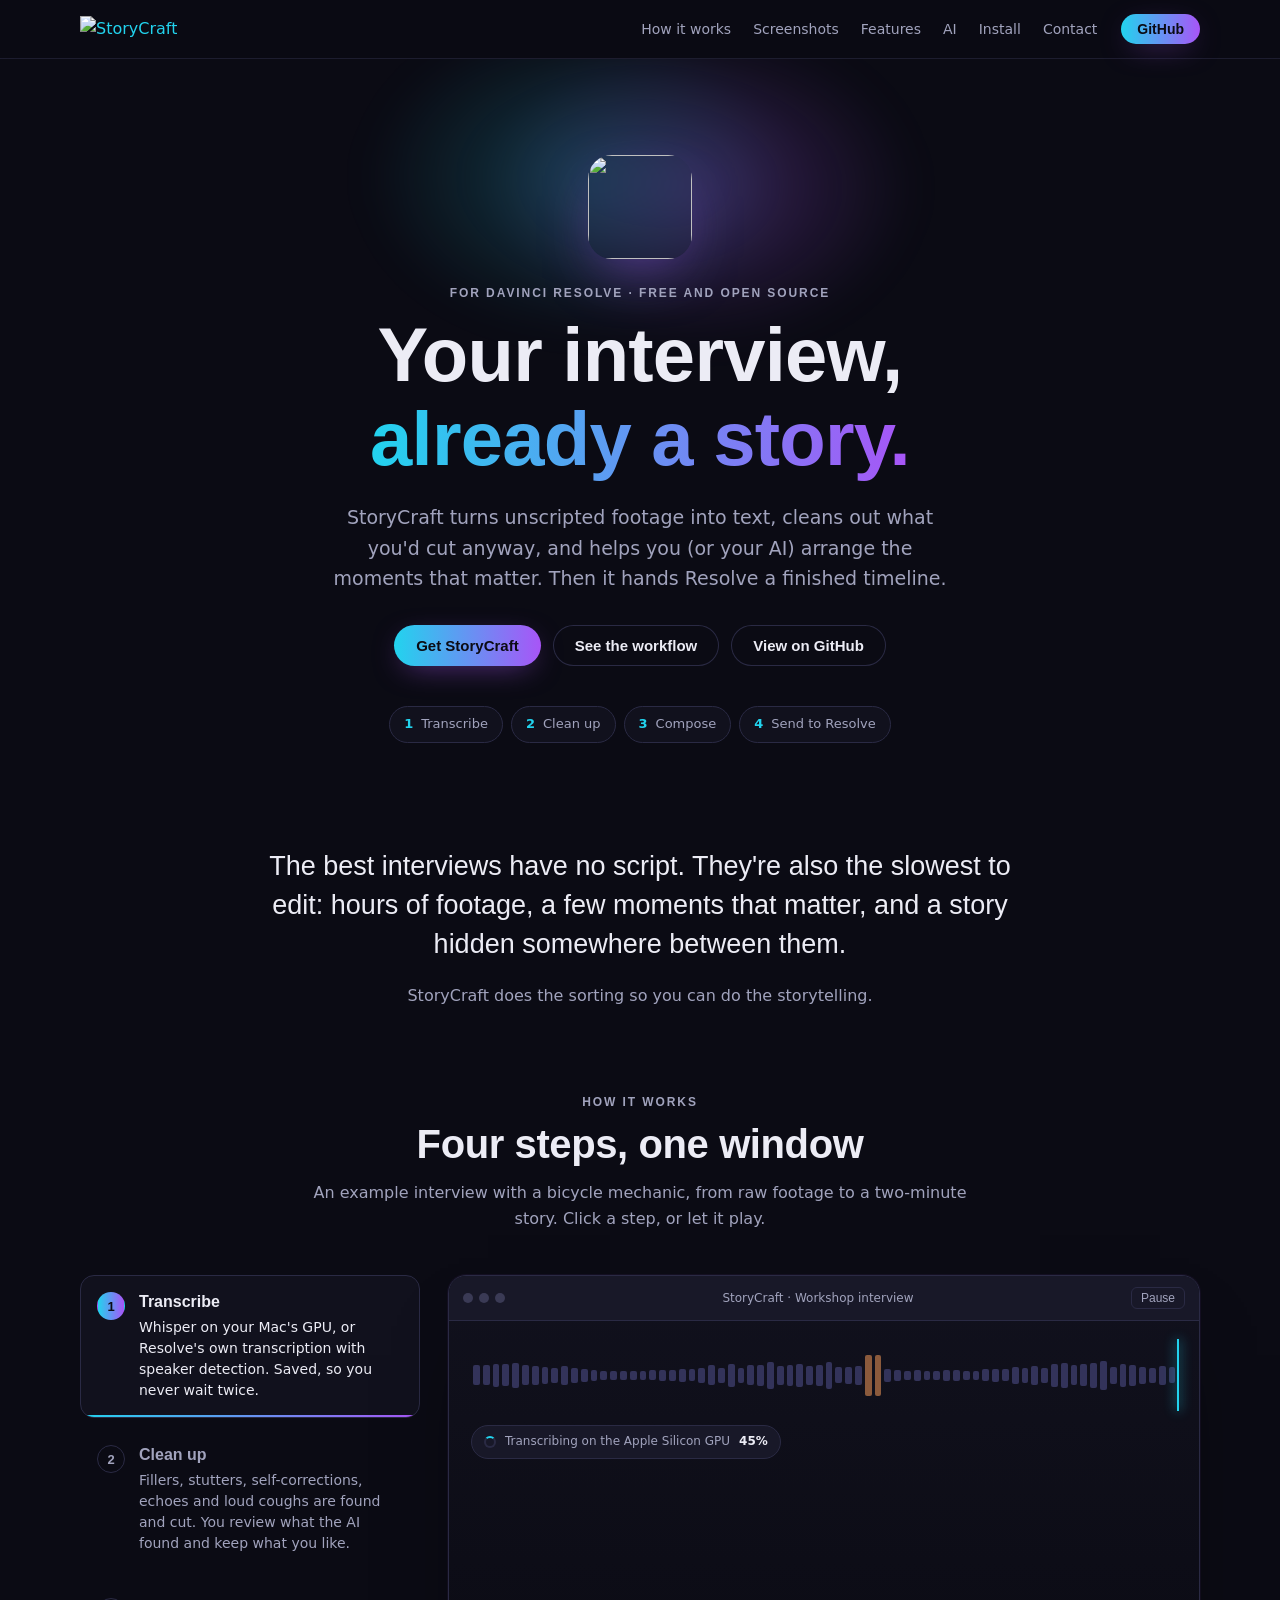
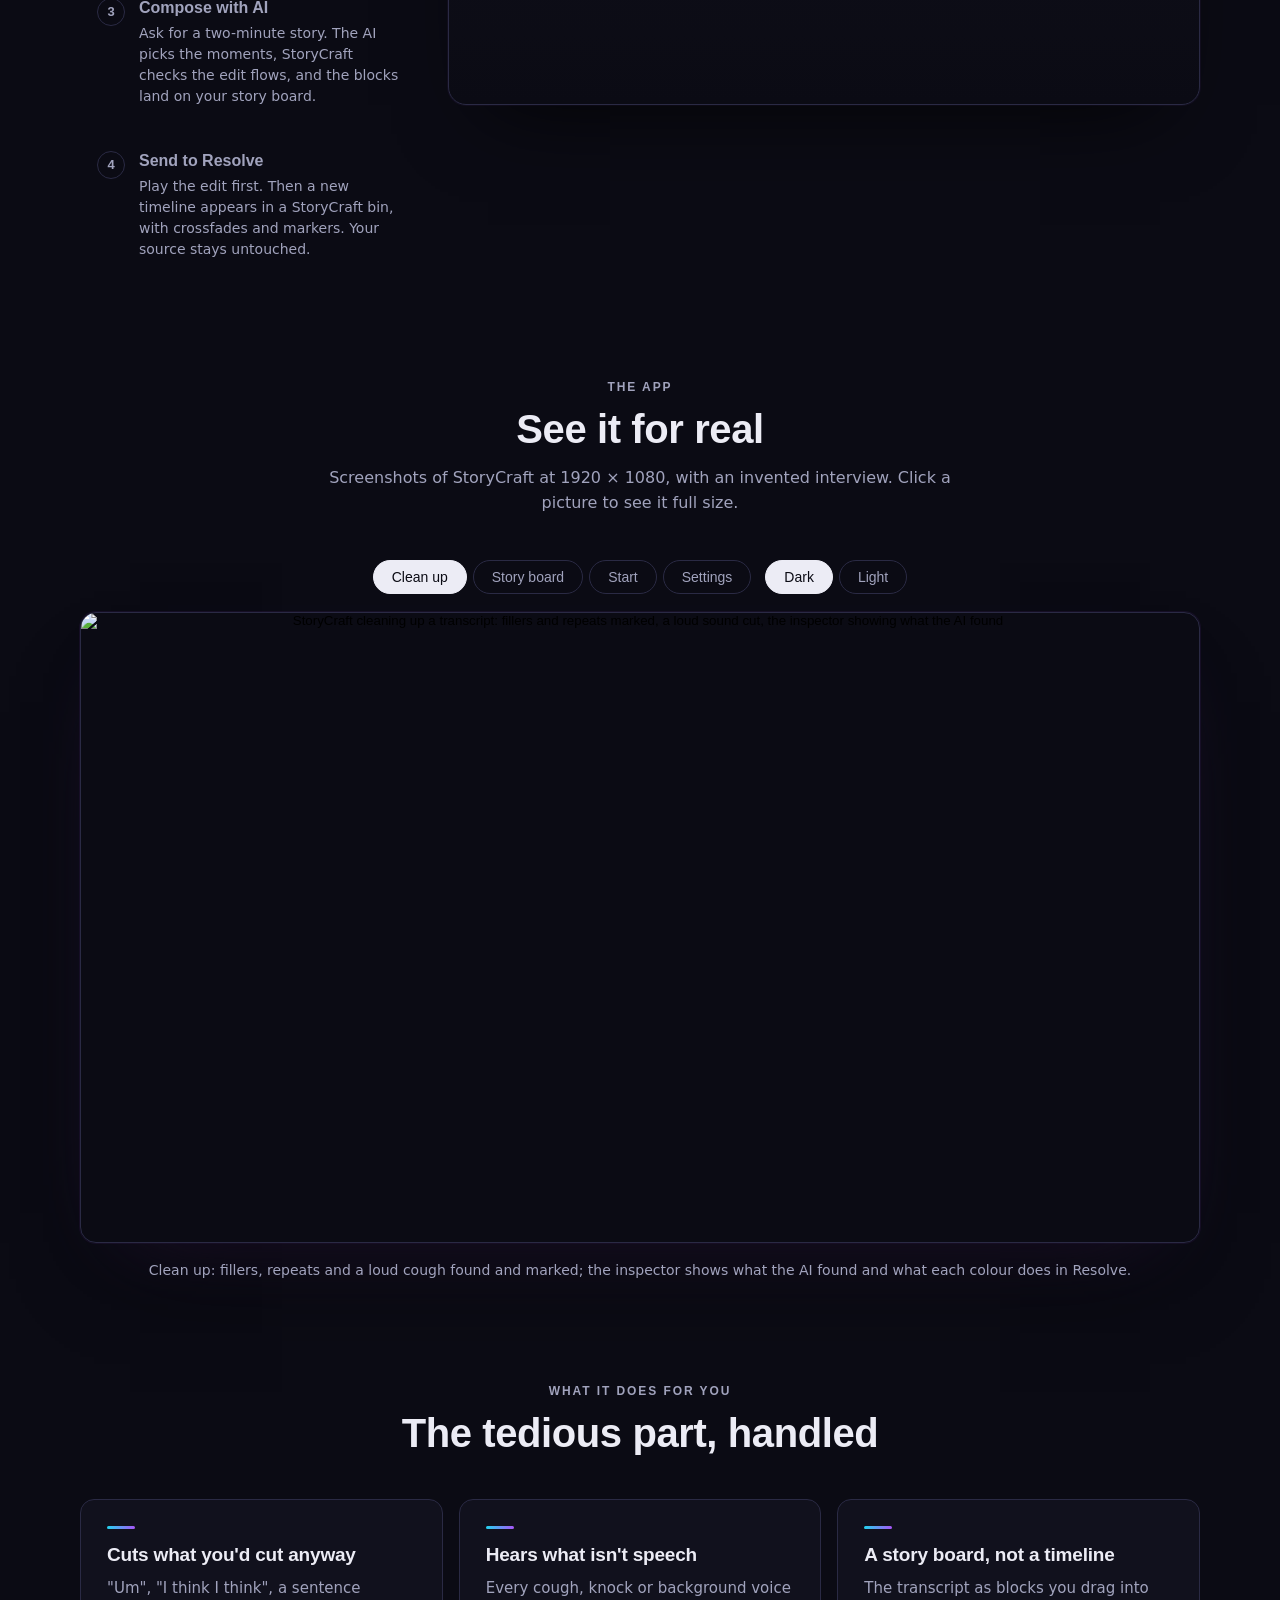
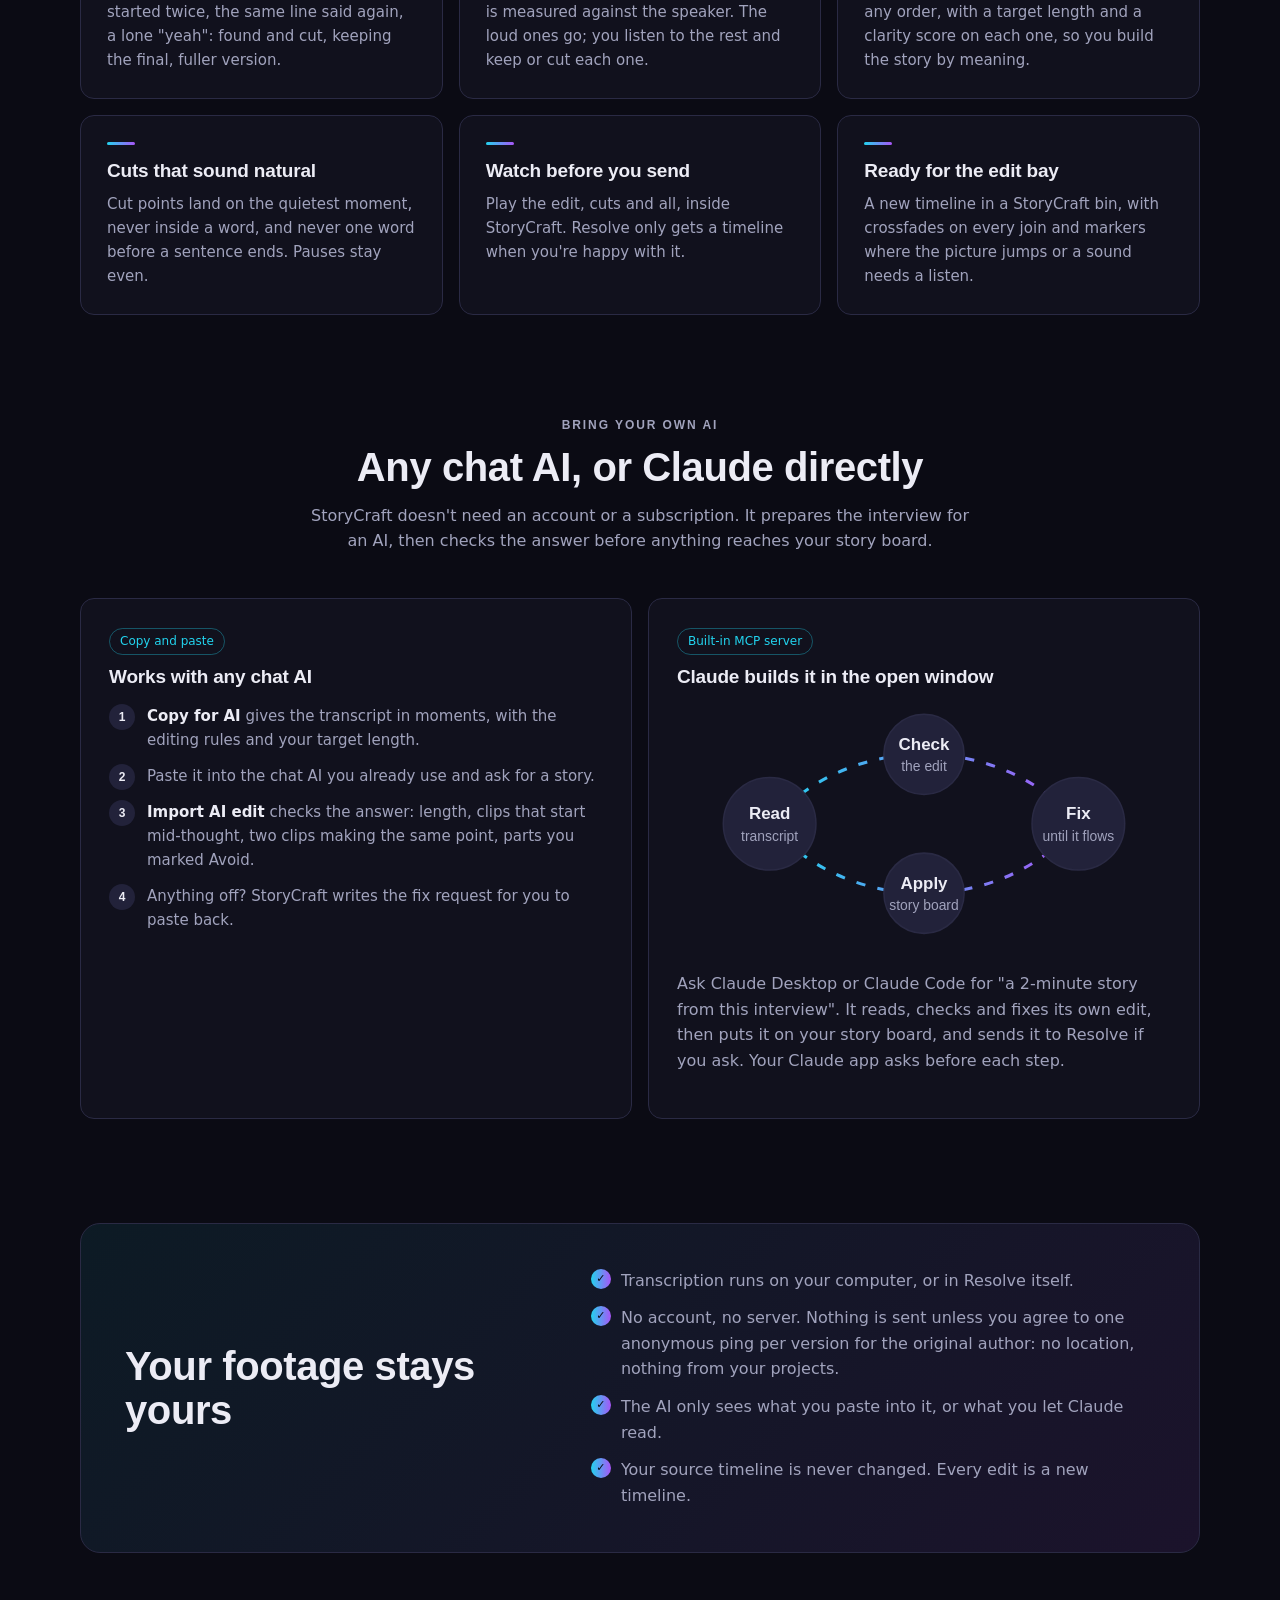
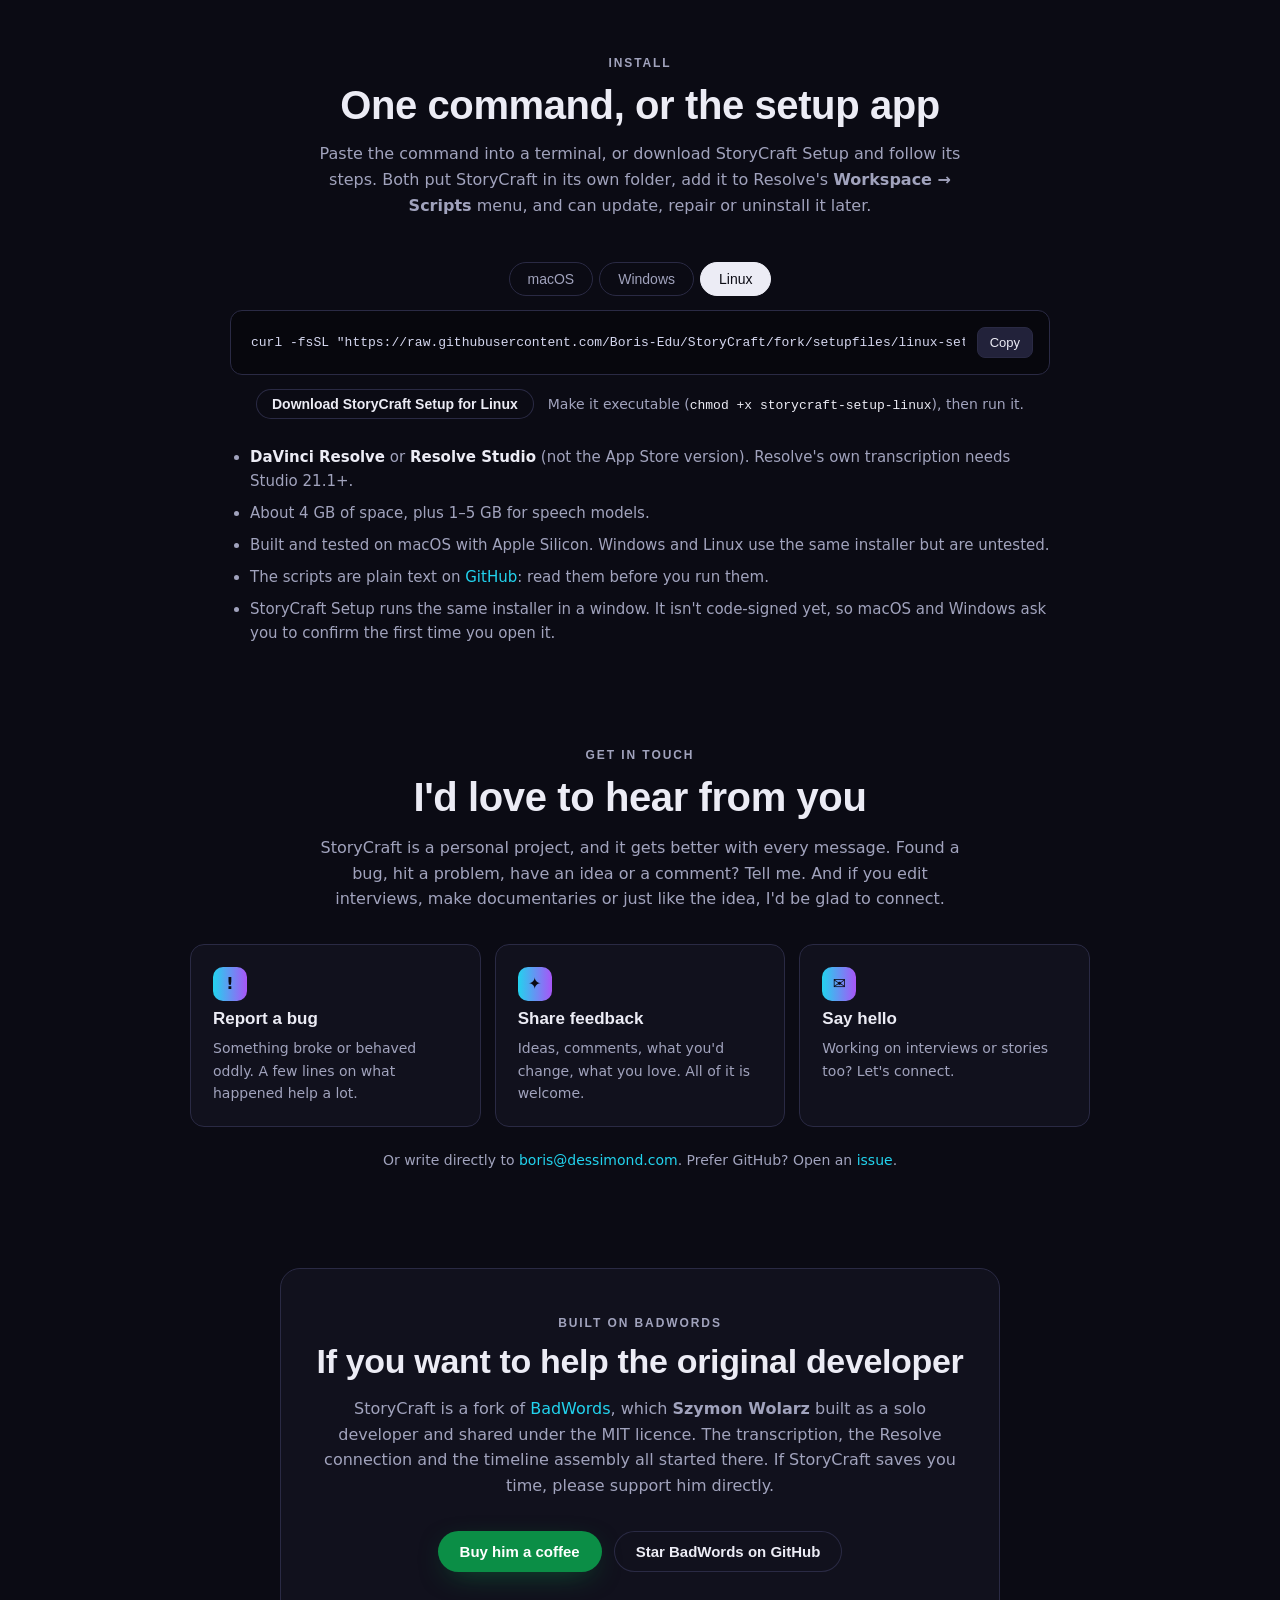
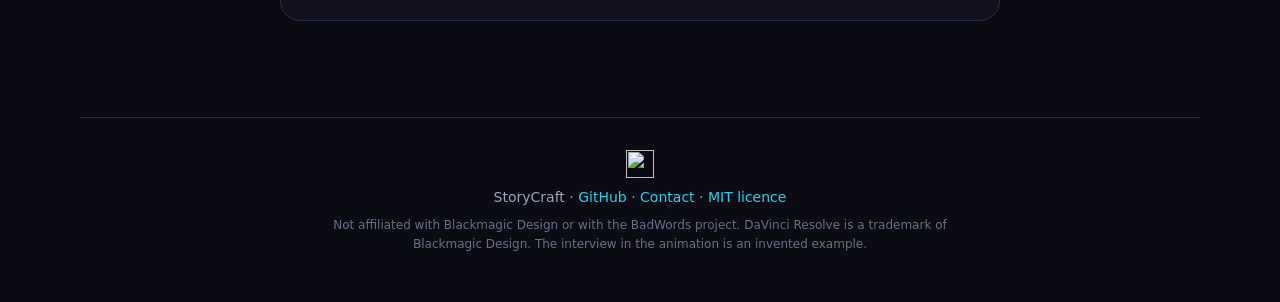
==== website/index.html @ 9e608525 "docs: link StoryCraft Setup from the README and the website Download buttons per system next to the " ====
<!doctype html>
<html lang="en">
<head>
<meta charset="utf-8">
<meta name="viewport" content="width=device-width, initial-scale=1">
<title>StoryCraft for DaVinci Resolve</title>
<meta name="description" content="StoryCraft turns an unscripted interview into a story inside DaVinci Resolve: it transcribes, cleans up, helps you or your AI build the edit, and hands Resolve a finished timeline. Free and open source.">
<meta name="theme-color" content="#0b0b14">
<meta property="og:title" content="StoryCraft for DaVinci Resolve">
<meta property="og:description" content="Turn an unscripted interview into a story, inside DaVinci Resolve.">
<meta property="og:image" content="assets/brand/icon-512.png">
<link rel="icon" href="assets/brand/favicon.svg" type="image/svg+xml">
<link rel="icon" href="assets/brand/favicon.ico" sizes="any">
<link rel="apple-touch-icon" href="assets/brand/apple-touch-icon.png">
<link rel="stylesheet" href="styles.css?v=7">
</head>
<body>

<header class="nav">
  <a class="nav-brand" href="#top" aria-label="StoryCraft home"><img src="assets/brand/storycraft-wordmark.svg" alt="StoryCraft" height="26"></a>
  <nav class="nav-links" aria-label="Sections">
    <a href="#how">How it works</a>
    <a href="#screens">Screenshots</a>
    <a href="#features">Features</a>
    <a href="#ai">AI</a>
    <a href="#install">Install</a>
    <a href="#contact">Contact</a>
  </nav>
  <a class="btn btn-small" href="https://github.com/Boris-Edu/StoryCraft">GitHub</a>
</header>

<main id="top">

<!-- ── Hero ─────────────────────────────────────────── -->
<section class="hero">
  <div class="hero-glow" aria-hidden="true"></div>
  <img class="hero-mark" src="assets/brand/storycraft-mark.svg" alt="" width="104" height="104">
  <p class="eyebrow">For DaVinci Resolve · Free and open source</p>
  <h1>Your interview,<br><span class="grad">already a story.</span></h1>
  <p class="lede">StoryCraft turns unscripted footage into text, cleans out what you'd cut anyway, and helps you (or your AI) arrange the moments that matter. Then it hands Resolve a finished timeline.</p>
  <div class="hero-cta">
    <a class="btn" href="#install">Get StoryCraft</a>
    <a class="btn btn-ghost" href="#how">See the workflow</a>
    <a class="btn btn-ghost" href="https://github.com/Boris-Edu/StoryCraft">View on GitHub</a>
  </div>
  <ol class="flow-pills" aria-label="The workflow">
    <li>Transcribe</li><li>Clean up</li><li>Compose</li><li>Send to Resolve</li>
  </ol>
</section>

<!-- ── Why ──────────────────────────────────────────── -->
<section class="why wrap">
  <p class="why-quote">The best interviews have no script. They're also the slowest to edit: hours of footage, a few moments that matter, and a story hidden somewhere between them.</p>
  <p class="why-answer">StoryCraft does the sorting so you can do the storytelling.</p>
</section>

<!-- ── How it works (animated) ──────────────────────── -->
<section id="how" class="how wrap">
  <div class="section-head">
    <p class="eyebrow">How it works</p>
    <h2>Four steps, one window</h2>
    <p class="section-lede">An example interview with a bicycle mechanic, from raw footage to a two-minute story. Click a step, or let it play.</p>
  </div>

  <div class="how-grid">
    <ol class="steps" role="tablist" aria-label="Workflow steps">
      <li><button class="step" role="tab" data-step="0" aria-selected="true">
        <span class="step-num">1</span>
        <span class="step-text"><b>Transcribe</b><span>Whisper on your Mac's GPU, or Resolve's own transcription with speaker detection. Saved, so you never wait twice.</span></span>
        <span class="step-progress" aria-hidden="true"></span>
      </button></li>
      <li><button class="step" role="tab" data-step="1" aria-selected="false">
        <span class="step-num">2</span>
        <span class="step-text"><b>Clean up</b><span>Fillers, stutters, self-corrections, echoes and loud coughs are found and cut. You review what the AI found and keep what you like.</span></span>
        <span class="step-progress" aria-hidden="true"></span>
      </button></li>
      <li><button class="step" role="tab" data-step="2" aria-selected="false">
        <span class="step-num">3</span>
        <span class="step-text"><b>Compose with AI</b><span>Ask for a two-minute story. The AI picks the moments, StoryCraft checks the edit flows, and the blocks land on your story board.</span></span>
        <span class="step-progress" aria-hidden="true"></span>
      </button></li>
      <li><button class="step" role="tab" data-step="3" aria-selected="false">
        <span class="step-num">4</span>
        <span class="step-text"><b>Send to Resolve</b><span>Play the edit first. Then a new timeline appears in a StoryCraft bin, with crossfades and markers. Your source stays untouched.</span></span>
        <span class="step-progress" aria-hidden="true"></span>
      </button></li>
    </ol>

    <div class="stage" aria-live="polite">
      <div class="stage-bar">
        <span class="dots" aria-hidden="true"><i></i><i></i><i></i></span>
        <span class="stage-title" id="stage-title">StoryCraft · Workshop interview</span>
        <button class="stage-pause" type="button" aria-label="Pause the animation">Pause</button>
      </div>

      <!-- Scene 1: transcribe -->
      <div class="scene" data-scene="0" aria-label="Transcribing the interview">
        <div class="wave" data-wave aria-hidden="true"><span class="wave-head" data-at="0" data-cls="run"></span></div>
        <div class="status-chip"><span class="spin" aria-hidden="true"></span>Transcribing on the Apple Silicon GPU
          <b class="pct"><span data-at="0" data-cls="count">0</span>%</b></div>
        <div class="transcript">
          <p class="line" data-at="500"><time>0:00</time> Um, so I, I started fixing bikes in my garage.</p>
          <p class="line" data-at="1300"><time>0:07</time> A neighbour brought me a broken one. Broken one.</p>
          <p class="line" data-at="2100"><time>0:12</time> <span class="sound">sound without words</span></p>
          <p class="line" data-at="2700"><time>0:14</time> It changed everything. You know? Changed everything.</p>
          <p class="line" data-at="3500"><time>0:21</time> Now kids come by after school to learn.</p>
        </div>
      </div>

      <!-- Scene 2: clean up -->
      <div class="scene" data-scene="1" aria-label="Cleaning up the transcript">
        <div class="clean" data-at="3900" data-cls="go">
          <div class="transcript">
            <p class="line show"><time>0:00</time> <span class="cut filler" data-at="700">Um, </span>so <span class="cut retake" data-at="1100">I, </span>I started fixing bikes in my garage.</p>
            <p class="line show"><time>0:07</time> A neighbour brought me a broken one.<span class="cut retake" data-at="1600"> Broken one.</span></p>
            <p class="line show gone-line"><time>0:12</time> <span class="cut sound loud" data-at="2100">sound without words · +15 dB</span></p>
            <p class="line show"><time>0:14</time> It changed everything.<span class="cut retake" data-at="2600"> You know? Changed everything.</span></p>
            <p class="line show"><time>0:21</time> Now kids come by after school to learn.</p>
          </div>
          <aside class="found">
            <p class="found-title">What the AI found</p>
            <p class="found-row" data-at="700"><i class="sw red"></i>Fillers<b>1</b></p>
            <p class="found-row" data-at="1100"><i class="sw blue"></i>Repeats &amp; restarts<b>3</b></p>
            <p class="found-row" data-at="2100"><i class="sw cocoa"></i>Loud sounds<b>1 cut</b></p>
            <p class="found-row" data-at="3000"><i class="sw tan"></i>Pauses<b>−0:41</b></p>
            <p class="found-total" data-at="3500">4:12 <span aria-hidden="true">→</span> <b>3:20</b> after cuts</p>
          </aside>
        </div>
      </div>

      <!-- Scene 3: compose with AI -->
      <div class="scene" data-scene="2" aria-label="Building the story with AI">
        <div class="compose">
          <div class="chat">
            <p class="bubble user" data-at="200">Build a 2-minute story from this interview.</p>
            <p class="tool" data-at="1000"><span class="tick ok"></span><code>get_transcript</code> 38 moments</p>
            <p class="tool" data-at="1700"><span class="tick warn"></span><code>check_edit</code> 2:31 · clips 3 and 5 make the same point</p>
            <p class="tool" data-at="2600"><span class="tick ok"></span><code>check_edit</code> 1:58 · the edit flows</p>
            <p class="tool" data-at="3200"><span class="tick ok"></span><code>apply_edit</code> on the story board</p>
            <p class="bubble reply" data-at="3700">Opens in the garage, the first bike, what changed, the kids, and ends on why it matters.</p>
          </div>
          <div class="board" data-at="2600" data-cls="sorted-meter">
            <div class="board-head"><span>Story board</span><span class="target">Target 2:00 · <b><span class="t-a" data-at="1700" data-cls="hide">—</span><span data-at="2600" data-cls="hide"><span class="t-b" data-at="1700">2:31</span></span><span class="t-c" data-at="2600">1:58</span></b></span></div>
            <div class="meter"><span data-at="1700" data-cls="over"></span></div>
            <div class="blocks">
              <div class="block" style="--from:0;--to:0" data-at="2600" data-cls="sorted"><i style="--c:#22d3ee"></i>The garage<em>0:14</em></div>
              <div class="block" style="--from:1;--to:3" data-at="2600" data-cls="sorted"><i style="--c:#60a5fa"></i>Kids after school<em>0:21</em></div>
              <div class="block" style="--from:2;--to:1" data-at="2600" data-cls="sorted"><i style="--c:#818cf8"></i>The first bike<em>0:26</em></div>
              <div class="block" style="--from:3;--to:2" data-at="2600" data-cls="sorted"><i style="--c:#a78bfa"></i>It changed everything<em>0:17</em></div>
              <div class="block drop" style="--from:4;--to:5" data-at="1700" data-cls="flag"><i style="--c:#c084fc"></i>Changed everything, again<em>0:33</em></div>
              <div class="block" style="--from:5;--to:4" data-at="2600" data-cls="sorted"><i style="--c:#a855f7"></i>Why it matters<em>0:40</em></div>
            </div>
          </div>
        </div>
      </div>

      <!-- Scene 4: send to Resolve -->
      <div class="scene" data-scene="3" aria-label="Sending the edit to DaVinci Resolve">
        <div class="resolve">
          <aside class="pool">
            <p class="pool-title">Media Pool</p>
            <p class="bin">Master</p>
            <p class="item">Workshop interview</p>
            <p class="bin open" data-at="400">StoryCraft</p>
            <p class="item new" data-at="900">Workshop interview StoryCraft Edit 1</p>
          </aside>
          <div class="tl">
            <div class="ruler"><span>00:00</span><span>00:30</span><span>01:00</span><span>01:30</span><span>02:00</span></div>
            <div class="track"><b>V1</b><div class="lane">
              <span class="clip v" style="--x:0;--w:12" data-at="1000"></span>
              <span class="clip v" style="--x:12;--w:22" data-at="1250"></span>
              <span class="clip v" style="--x:34;--w:14" data-at="1500"></span>
              <span class="clip v" style="--x:48;--w:18" data-at="1750"></span>
              <span class="clip v" style="--x:66;--w:34" data-at="2000"></span>
              <span class="marker" style="--x:34" data-at="2600" title="Jump cut"></span>
            </div></div>
            <div class="track"><b>A1</b><div class="lane">
              <span class="clip a" style="--x:0;--w:12" data-at="1000"></span>
              <span class="clip a" style="--x:12;--w:22" data-at="1250"></span>
              <span class="clip a" style="--x:34;--w:14" data-at="1500"></span>
              <span class="clip a" style="--x:48;--w:18" data-at="1750"></span>
              <span class="clip a" style="--x:66;--w:34" data-at="2000"></span>
              <span class="fade" style="--x:12" data-at="2300"></span><span class="fade" style="--x:34" data-at="2350"></span>
              <span class="fade" style="--x:48" data-at="2400"></span><span class="fade" style="--x:66" data-at="2450"></span>
            </div></div>
            <span class="playhead" data-at="3000" data-cls="run"></span>
            <p class="marker-note" data-at="2700"><i></i>Jump cut · cover with a punch-in or B-roll</p>
          </div>
        </div>
        <p class="toast" data-at="3300"><span class="tick ok"></span>Sent: 5 clips, 1:58 · 4 crossfades · 1 jump-cut marker · source timeline unchanged</p>
      </div>
    </div>
  </div>
</section>

<!-- ── Screenshots ──────────────────────────────────── -->
<section id="screens" class="screens wrap">
  <div class="section-head">
    <p class="eyebrow">The app</p>
    <h2>See it for real</h2>
    <p class="section-lede">Screenshots of StoryCraft at 1920 × 1080, with an invented interview. Click a picture to see it full size.</p>
  </div>
  <div class="screens-bar">
    <div class="tabs screens-tabs" role="tablist" aria-label="Screens">
      <button class="tab" role="tab" aria-selected="true" data-shot="clean-up">Clean up</button>
      <button class="tab" role="tab" aria-selected="false" data-shot="story-board">Story board</button>
      <button class="tab" role="tab" aria-selected="false" data-shot="start">Start</button>
      <button class="tab" role="tab" aria-selected="false" data-shot="settings">Settings</button>
    </div>
    <div class="tabs mode-tabs" role="group" aria-label="Theme">
      <button class="tab" aria-pressed="true" data-mode="dark">Dark</button>
      <button class="tab" aria-pressed="false" data-mode="light">Light</button>
    </div>
  </div>
  <figure class="shot">
    <button class="shot-open" type="button" aria-label="Open the screenshot full size">
      <img id="shot-img" src="assets/shots/clean-up.jpg?v=2" width="1920" height="1080" alt="StoryCraft cleaning up a transcript: fillers and repeats marked, a loud sound cut, the inspector showing what the AI found" loading="lazy">
    </button>
    <figcaption id="shot-caption">Clean up: fillers, repeats and a loud cough found and marked; the inspector shows what the AI found and what each colour does in Resolve.</figcaption>
  </figure>
</section>
<dialog class="lightbox" id="lightbox" aria-label="Screenshot">
  <form method="dialog"><button class="lightbox-close" aria-label="Close">×</button></form>
  <img id="lightbox-img" src="" alt="">
</dialog>

<!-- ── Features ─────────────────────────────────────── -->
<section id="features" class="features wrap">
  <div class="section-head">
    <p class="eyebrow">What it does for you</p>
    <h2>The tedious part, handled</h2>
  </div>
  <div class="cards">
    <article class="card">
      <h3>Cuts what you'd cut anyway</h3>
      <p>"Um", "I think I think", a sentence started twice, the same line said again, a lone "yeah": found and cut, keeping the final, fuller version.</p>
    </article>
    <article class="card">
      <h3>Hears what isn't speech</h3>
      <p>Every cough, knock or background voice is measured against the speaker. The loud ones go; you listen to the rest and keep or cut each one.</p>
    </article>
    <article class="card">
      <h3>A story board, not a timeline</h3>
      <p>The transcript as blocks you drag into any order, with a target length and a clarity score on each one, so you build the story by meaning.</p>
    </article>
    <article class="card">
      <h3>Cuts that sound natural</h3>
      <p>Cut points land on the quietest moment, never inside a word, and never one word before a sentence ends. Pauses stay even.</p>
    </article>
    <article class="card">
      <h3>Watch before you send</h3>
      <p>Play the edit, cuts and all, inside StoryCraft. Resolve only gets a timeline when you're happy with it.</p>
    </article>
    <article class="card">
      <h3>Ready for the edit bay</h3>
      <p>A new timeline in a StoryCraft bin, with crossfades on every join and markers where the picture jumps or a sound needs a listen.</p>
    </article>
  </div>
</section>

<!-- ── AI ───────────────────────────────────────────── -->
<section id="ai" class="ai wrap">
  <div class="section-head">
    <p class="eyebrow">Bring your own AI</p>
    <h2>Any chat AI, or Claude directly</h2>
    <p class="section-lede">StoryCraft doesn't need an account or a subscription. It prepares the interview for an AI, then checks the answer before anything reaches your story board.</p>
  </div>
  <div class="ai-grid">
    <article class="ai-card">
      <p class="ai-tag">Copy and paste</p>
      <h3>Works with any chat AI</h3>
      <ol class="loop">
        <li><b>Copy for AI</b> gives the transcript in moments, with the editing rules and your target length.</li>
        <li>Paste it into the chat AI you already use and ask for a story.</li>
        <li><b>Import AI edit</b> checks the answer: length, clips that start mid-thought, two clips making the same point, parts you marked Avoid.</li>
        <li>Anything off? StoryCraft writes the fix request for you to paste back.</li>
      </ol>
    </article>
    <article class="ai-card">
      <p class="ai-tag">Built-in MCP server</p>
      <h3>Claude builds it in the open window</h3>
      <svg class="loop-diagram" viewBox="0 0 320 150" role="img" aria-label="Claude reads the transcript, checks its edit until it flows, then applies it to the story board">
        <defs><linearGradient id="g" x1="0" x2="1"><stop offset="0" stop-color="#22d3ee"/><stop offset="1" stop-color="#a855f7"/></linearGradient></defs>
        <path class="flow" d="M60 75 C 110 15, 210 15, 260 75 C 210 135, 110 135, 60 75" fill="none" stroke="url(#g)" stroke-width="2"/>
        <g class="node"><circle cx="60" cy="75" r="30"/><text x="60" y="72">Read</text><text x="60" y="86" class="sub">transcript</text></g>
        <g class="node"><circle cx="160" cy="30" r="26"/><text x="160" y="27">Check</text><text x="160" y="41" class="sub">the edit</text></g>
        <g class="node"><circle cx="260" cy="75" r="30"/><text x="260" y="72">Fix</text><text x="260" y="86" class="sub">until it flows</text></g>
        <g class="node"><circle cx="160" cy="120" r="26"/><text x="160" y="117">Apply</text><text x="160" y="131" class="sub">story board</text></g>
      </svg>
      <p>Ask Claude Desktop or Claude Code for "a 2-minute story from this interview". It reads, checks and fixes its own edit, then puts it on your story board, and sends it to Resolve if you ask. Your Claude app asks before each step.</p>
    </article>
  </div>
</section>

<!-- ── Privacy ──────────────────────────────────────── -->
<section class="privacy wrap">
  <div class="privacy-inner">
    <h2>Your footage stays yours</h2>
    <ul class="ticks">
      <li>Transcription runs on your computer, or in Resolve itself.</li>
      <li>No account, no server. Nothing is sent unless you agree to one anonymous ping per version for the original author: no location, nothing from your projects.</li>
      <li>The AI only sees what you paste into it, or what you let Claude read.</li>
      <li>Your source timeline is never changed. Every edit is a new timeline.</li>
    </ul>
  </div>
</section>

<!-- ── Install ──────────────────────────────────────── -->
<section id="install" class="install wrap">
  <div class="section-head">
    <p class="eyebrow">Install</p>
    <h2>One command, or the setup app</h2>
    <p class="section-lede">Paste the command into a terminal, or download StoryCraft Setup and follow its steps. Both put StoryCraft in its own folder, add it to Resolve's <b>Workspace → Scripts</b> menu, and can update, repair or uninstall it later.</p>
  </div>
  <div class="tabs" role="tablist" aria-label="Operating system">
    <button class="tab" role="tab" aria-selected="true" data-os="mac">macOS</button>
    <button class="tab" role="tab" aria-selected="false" data-os="win">Windows</button>
    <button class="tab" role="tab" aria-selected="false" data-os="linux">Linux</button>
  </div>
  <div class="cmd" data-os="mac"><code>curl -fsSL "https://raw.githubusercontent.com/Boris-Edu/StoryCraft/fork/setupfiles/mac-setup.sh" | bash</code><button class="copy" type="button">Copy</button></div>
  <div class="cmd" data-os="win" hidden><code>irm "https://raw.githubusercontent.com/Boris-Edu/StoryCraft/fork/setupfiles/windows-setup.ps1" | iex</code><button class="copy" type="button">Copy</button></div>
  <div class="cmd" data-os="linux" hidden><code>curl -fsSL "https://raw.githubusercontent.com/Boris-Edu/StoryCraft/fork/setupfiles/linux-setup.sh" | bash</code><button class="copy" type="button">Copy</button></div>
  <p class="dl" data-os="mac"><a class="btn btn-ghost btn-small" href="https://github.com/Boris-Edu/StoryCraft/releases/latest/download/StoryCraft-Setup-macOS.zip">Download StoryCraft Setup for macOS</a><span>Unzip, then right-click the app and choose Open the first time.</span></p>
  <p class="dl" data-os="win" hidden><a class="btn btn-ghost btn-small" href="https://github.com/Boris-Edu/StoryCraft/releases/latest/download/storycraft-setup-windows.exe">Download StoryCraft Setup for Windows</a><span>If SmartScreen stops it: More info → Run anyway.</span></p>
  <p class="dl" data-os="linux" hidden><a class="btn btn-ghost btn-small" href="https://github.com/Boris-Edu/StoryCraft/releases/latest/download/storycraft-setup-linux">Download StoryCraft Setup for Linux</a><span>Make it executable (<code>chmod +x storycraft-setup-linux</code>), then run it.</span></p>
  <ul class="reqs">
    <li><b>DaVinci Resolve</b> or <b>Resolve Studio</b> (not the App Store version). Resolve's own transcription needs Studio 21.1+.</li>
    <li>About 4 GB of space, plus 1–5 GB for speech models.</li>
    <li>Built and tested on macOS with Apple Silicon. Windows and Linux use the same installer but are untested.</li>
    <li>The scripts are plain text on <a href="https://github.com/Boris-Edu/StoryCraft/tree/fork/setupfiles">GitHub</a>: read them before you run them.</li>
    <li>StoryCraft Setup runs the same installer in a window. It isn't code-signed yet, so macOS and Windows ask you to confirm the first time you open it.</li>
  </ul>
</section>

<!-- ── Contact ──────────────────────────────────────── -->
<section id="contact" class="contact wrap">
  <div class="contact-inner">
    <p class="eyebrow">Get in touch</p>
    <h2>I'd love to hear from you</h2>
    <p class="contact-lede">StoryCraft is a personal project, and it gets better with every message. Found a bug, hit a problem, have an idea or a comment? Tell me. And if you edit interviews, make documentaries or just like the idea, I'd be glad to connect.</p>
    <div class="contact-grid">
      <a class="contact-card" href="mailto:boris@dessimond.com?subject=StoryCraft%20bug%20report&amp;body=What%20happened%3A%0A%0AWhat%20I%20expected%3A%0A%0AmacOS%20%2F%20Windows%20%2F%20Linux%2C%20DaVinci%20Resolve%20version%3A%0A">
        <span class="contact-icon" aria-hidden="true">!</span>
        <b>Report a bug</b>
        <span>Something broke or behaved oddly. A few lines on what happened help a lot.</span>
      </a>
      <a class="contact-card" href="mailto:boris@dessimond.com?subject=StoryCraft%20feedback">
        <span class="contact-icon" aria-hidden="true">✦</span>
        <b>Share feedback</b>
        <span>Ideas, comments, what you'd change, what you love. All of it is welcome.</span>
      </a>
      <a class="contact-card" href="mailto:boris@dessimond.com?subject=Hello%20from%20a%20StoryCraft%20user">
        <span class="contact-icon" aria-hidden="true">✉</span>
        <b>Say hello</b>
        <span>Working on interviews or stories too? Let's connect.</span>
      </a>
    </div>
    <p class="contact-alt">Or write directly to <a href="mailto:boris@dessimond.com">boris@dessimond.com</a>. Prefer GitHub? Open an <a href="https://github.com/Boris-Edu/StoryCraft/issues">issue</a>.</p>
  </div>
</section>

<!-- ── Credits ──────────────────────────────────────── -->
<section class="credits wrap">
  <div class="credits-inner">
    <p class="eyebrow">Built on BadWords</p>
    <h2>If you want to help the original developer</h2>
    <p>StoryCraft is a fork of <a href="https://github.com/veritus-git/BadWords">BadWords</a>, which <b>Szymon Wolarz</b> built as a solo developer and shared under the MIT licence. The transcription, the Resolve connection and the timeline assembly all started there. If StoryCraft saves you time, please support him directly.</p>
    <div class="hero-cta">
      <a class="btn btn-coffee" href="https://www.buymeacoffee.com/BadWords">Buy him a coffee</a>
      <a class="btn btn-ghost" href="https://github.com/veritus-git/BadWords">Star BadWords on GitHub</a>
    </div>
  </div>
</section>

</main>

<footer class="footer wrap">
  <img src="assets/brand/storycraft-glyph.svg" alt="" width="28" height="28">
  <p>StoryCraft · <a href="https://github.com/Boris-Edu/StoryCraft">GitHub</a> · <a href="mailto:boris@dessimond.com">Contact</a> · <a href="https://github.com/Boris-Edu/StoryCraft/blob/fork/LICENSE">MIT licence</a></p>
  <p class="fine">Not affiliated with Blackmagic Design or with the BadWords project. DaVinci Resolve is a trademark of Blackmagic Design. The interview in the animation is an invented example.</p>
</footer>

<script src="app.js?v=8"></script>
</body>
</html>
---- website/styles.css ----
@font-face { font-family: "Outfit"; src: url("assets/fonts/Outfit-Variable.ttf") format("truetype"); font-weight: 100 900; font-display: swap; }
@font-face { font-family: "Inter"; src: url("assets/fonts/Inter-Variable.ttf") format("truetype"); font-weight: 100 900; font-display: swap; }

:root {
  --ink: #0b0b14;
  --ink-2: #11111d;
  --ink-3: #181828;
  --ink-4: #22223a;
  --line: #2a2a44;
  --text: #ececf5;
  --muted: #a1a3bd;
  --faint: #6c6e8a;
  --cyan: #22d3ee;
  --violet: #a855f7;
  --grad: linear-gradient(90deg, var(--cyan), var(--violet));
  --red: #f05252;
  --blue: #5b8def;
  --tan: #c8a97e;
  --cocoa: #8b5a3c;
  --yellow: #f5c542;
  --green: #34d399;
  --radius: 14px;
}

* { box-sizing: border-box; }
html { scroll-behavior: smooth; }
body {
  margin: 0;
  background: var(--ink);
  color: var(--text);
  font: 16px/1.6 "Inter", system-ui, sans-serif;
  -webkit-font-smoothing: antialiased;
  overflow-x: hidden;
}
a { color: var(--cyan); text-decoration: none; }
a:hover { text-decoration: underline; }
h1, h2, h3 { font-family: "Outfit", "Inter", sans-serif; line-height: 1.1; margin: 0; letter-spacing: -0.01em; }
h2 { font-size: clamp(28px, 4vw, 40px); font-weight: 600; }
h3 { font-size: 19px; font-weight: 600; }
code { font: 13px/1.4 ui-monospace, "SF Mono", Menlo, monospace; }
.wrap { width: min(1120px, 100% - 32px); margin-inline: auto; }
.grad { background: var(--grad); -webkit-background-clip: text; background-clip: text; color: transparent; }
.eyebrow { font: 600 12px/1 "Outfit", sans-serif; letter-spacing: .16em; text-transform: uppercase; color: var(--muted); margin: 0 0 14px; }
.section-head { text-align: center; max-width: 680px; margin: 0 auto 44px; }
.section-lede { color: var(--muted); margin: 14px 0 0; }

/* ── Buttons ── */
.btn {
  display: inline-flex; align-items: center; justify-content: center; gap: 8px;
  padding: 13px 22px; border-radius: 999px; border: 0;
  background: var(--grad); color: #0b0b14; font: 600 15px/1 "Inter", sans-serif;
  box-shadow: 0 8px 30px -10px rgba(168, 85, 247, .6);
  transition: transform .2s, box-shadow .2s;
}
.btn:hover { text-decoration: none; transform: translateY(-1px); box-shadow: 0 12px 34px -10px rgba(168, 85, 247, .8); }
.btn-ghost { background: transparent; color: var(--text); box-shadow: inset 0 0 0 1px var(--line); }
.btn-ghost:hover { box-shadow: inset 0 0 0 1px var(--muted); }
.btn-small { padding: 8px 16px; font-size: 14px; }
.btn-coffee { background: #0b8e46; color: #fff; box-shadow: 0 8px 30px -12px rgba(11, 142, 70, .8); }

/* ── Nav ── */
.nav {
  position: sticky; top: 0; z-index: 10;
  display: flex; align-items: center; gap: 24px;
  padding: 14px max(16px, calc((100% - 1120px) / 2));
  background: rgba(11, 11, 20, .78); backdrop-filter: blur(12px);
  border-bottom: 1px solid rgba(42, 42, 68, .6);
}
.nav-brand { display: flex; }
.nav-links { display: flex; gap: 22px; margin-left: auto; }
.nav-links a { color: var(--muted); font-size: 14px; }
.nav-links a:hover { color: var(--text); text-decoration: none; }

/* ── Hero ── */
.hero { position: relative; text-align: center; padding: 96px 16px 72px; overflow: hidden; }
.hero-glow {
  position: absolute; inset: -20% 10% auto; height: 560px; z-index: -1;
  background: radial-gradient(closest-side, rgba(34, 211, 238, .22), transparent 70%) 35% 40% / 60% 80% no-repeat,
              radial-gradient(closest-side, rgba(168, 85, 247, .28), transparent 70%) 65% 50% / 60% 80% no-repeat;
  filter: blur(20px);
  animation: breathe 9s ease-in-out infinite alternate;
}
@keyframes breathe { from { opacity: .7; transform: scale(.96); } to { opacity: 1; transform: scale(1.04); } }
.hero-mark { display: block; margin: 0 auto 28px; border-radius: 24px; box-shadow: 0 20px 60px -20px rgba(168, 85, 247, .6); }
.hero h1 { font-size: clamp(40px, 7vw, 76px); font-weight: 600; }
.lede { max-width: 640px; margin: 22px auto 0; color: var(--muted); font-size: clamp(16px, 2vw, 19px); }
.hero-cta { display: flex; gap: 12px; justify-content: center; flex-wrap: wrap; margin-top: 32px; }
.flow-pills { list-style: none; display: flex; flex-wrap: wrap; justify-content: center; gap: 8px; padding: 0; margin: 40px 0 0; counter-reset: p; }
.flow-pills li {
  counter-increment: p; font-size: 13px; color: var(--muted);
  padding: 7px 14px; border-radius: 999px; border: 1px solid var(--line); background: var(--ink-2);
}
.flow-pills li::before { content: counter(p); color: var(--cyan); font-weight: 600; margin-right: 8px; }

/* ── Why ── */
.why { text-align: center; max-width: 760px; padding: 32px 0 88px; }
.why-quote { font: 500 clamp(20px, 2.6vw, 27px)/1.45 "Outfit", sans-serif; margin: 0; }
.why-answer { color: var(--muted); margin: 18px 0 0; }

/* ── How: steps ── */
.how { padding-bottom: 104px; }
.how-grid > *, .clean > *, .compose > *, .resolve > *, .ai-grid > *, .cards > * { min-width: 0; }
.how-grid { display: grid; grid-template-columns: minmax(260px, 340px) 1fr; gap: 28px; align-items: start; }
.steps { list-style: none; margin: 0; padding: 0; display: grid; gap: 10px; }
.step {
  position: relative; overflow: hidden; width: 100%; text-align: left; cursor: pointer;
  display: flex; gap: 14px; padding: 16px; border-radius: var(--radius);
  background: transparent; border: 1px solid transparent; color: var(--muted); font: inherit;
  transition: background .25s, border-color .25s, color .25s;
}
.step:hover { background: var(--ink-2); }
.step[aria-selected="true"] { background: var(--ink-2); border-color: var(--line); color: var(--text); }
.step-num {
  flex: none; width: 28px; height: 28px; border-radius: 50%; display: grid; place-items: center;
  font: 600 13px/1 "Outfit", sans-serif; border: 1px solid var(--line); color: var(--muted);
}
.step[aria-selected="true"] .step-num { background: var(--grad); color: #0b0b14; border-color: transparent; }
.step-text { display: grid; gap: 4px; }
.step-text b { font: 600 16px/1.3 "Outfit", sans-serif; }
.step-text span { font-size: 14px; line-height: 1.5; }
.step-progress { position: absolute; left: 0; bottom: 0; height: 2px; width: 0; background: var(--grad); }
.step[aria-selected="true"] .step-progress { animation: progress var(--dur, 6s) linear forwards; }
.paused .step[aria-selected="true"] .step-progress { animation-play-state: paused; }
@keyframes progress { to { width: 100%; } }

/* ── How: stage ── */
.stage {
  position: relative; min-height: 430px; border-radius: 18px; overflow: hidden;
  background: linear-gradient(180deg, var(--ink-2), var(--ink));
  border: 1px solid var(--line);
  box-shadow: 0 40px 80px -40px rgba(0, 0, 0, .8), 0 0 0 1px rgba(168, 85, 247, .06);
}
.stage-bar { display: flex; align-items: center; gap: 12px; padding: 11px 14px; border-bottom: 1px solid var(--line); background: var(--ink-3); }
.dots { display: flex; gap: 6px; }
.dots i { width: 10px; height: 10px; border-radius: 50%; background: #3a3a55; }
.stage-title { font-size: 12px; color: var(--muted); flex: 1; text-align: center; }
.stage-pause { font: 12px "Inter", sans-serif; color: var(--muted); background: transparent; border: 1px solid var(--line); border-radius: 6px; padding: 3px 9px; cursor: pointer; }
.stage-pause:hover { color: var(--text); }
.scene { position: absolute; inset: 45px 0 0; padding: 22px; opacity: 0; visibility: hidden; transition: opacity .4s; }
.scene.active { opacity: 1; visibility: visible; }

/* animated pieces: [data-at] elements get their class at their time */
.resetting, .resetting * { transition: none !important; }
[data-at] { transition: opacity .45s, transform .45s, max-width .5s, color .3s, background-color .3s; }

/* Scene 1: transcribe */
.wave { position: relative; height: 64px; display: flex; align-items: center; gap: 3px; padding: 0 2px; margin-bottom: 18px; }
.wave > i { flex: 1; border-radius: 2px; background: #33335a; min-height: 3px; }
.wave-head { position: absolute; top: -4px; bottom: -4px; left: 0; width: 2px; background: var(--cyan); box-shadow: 0 0 12px var(--cyan); }
.wave-head.run { animation: sweep 4s linear forwards; }
@keyframes sweep { to { left: 100%; } }
.status-chip { display: inline-flex; align-items: center; gap: 9px; font-size: 12px; color: var(--muted); padding: 6px 12px; border-radius: 999px; background: var(--ink-3); border: 1px solid var(--line); margin-bottom: 16px; }
.status-chip .pct { color: var(--text); font-weight: 600; min-width: 3.4ch; }
.spin { width: 12px; height: 12px; border-radius: 50%; border: 2px solid var(--line); border-top-color: var(--cyan); animation: rot 0.9s linear infinite; }
@keyframes rot { to { transform: rotate(360deg); } }
.transcript { display: grid; gap: 4px; }
.line { margin: 0; padding: 7px 10px; border-radius: 8px; font-size: 15px; opacity: 0; transform: translateY(6px); }
.line.on, .line.show { opacity: 1; transform: none; }
.line:hover { background: var(--ink-3); }
.line time { display: inline-block; width: 42px; color: var(--faint); font: 12px ui-monospace, Menlo, monospace; }
.sound { font-size: 13px; color: #d9b49a; background: rgba(139, 90, 60, .28); border: 1px solid rgba(139, 90, 60, .6); border-radius: 6px; padding: 1px 8px; }

/* Scene 2: clean up */
.clean { display: grid; grid-template-columns: 1fr 210px; gap: 18px; }
.cut { display: inline-block; vertical-align: bottom; white-space: pre; max-width: 30em; overflow: hidden; border-radius: 4px; }
.cut.on { text-decoration: line-through; text-decoration-thickness: 2px; }
.cut.filler.on { background-color: rgba(240, 82, 82, .22); color: #ffb4b4; }
.cut.retake.on { background-color: rgba(91, 141, 239, .22); color: #b9cdfa; }
.cut.sound { color: #d9b49a; background: rgba(139, 90, 60, .28); padding: 0 8px; }
.cut.sound.on { background-color: rgba(139, 90, 60, .5); color: #f3d3bd; }
.go .cut { max-width: 0; padding: 0; opacity: 0; }
.gone-line { max-height: 3em; transition: max-height .5s, padding .5s, opacity .4s; overflow: hidden; }
.go .gone-line { max-height: 0; padding-block: 0; opacity: 0; }
.found { background: var(--ink-3); border: 1px solid var(--line); border-radius: 12px; padding: 14px; align-self: start; }
.found-title { margin: 0 0 10px; font: 600 13px "Outfit", sans-serif; }
.found-row { display: flex; align-items: center; gap: 8px; margin: 0; padding: 6px 0; font-size: 13px; color: var(--muted); opacity: .25; }
.found-row.on { opacity: 1; }
.found-row b { margin-left: auto; color: var(--text); }
.sw { width: 10px; height: 10px; border-radius: 3px; }
.sw.red { background: var(--red); } .sw.blue { background: var(--blue); } .sw.cocoa { background: var(--cocoa); } .sw.tan { background: var(--tan); }
.found-total { margin: 10px 0 0; padding-top: 10px; border-top: 1px solid var(--line); font-size: 13px; color: var(--muted); opacity: 0; }
.found-total.on { opacity: 1; }
.found-total b { color: var(--text); font-size: 16px; }

/* Scene 3: compose */
.compose { display: grid; grid-template-columns: 1fr 1fr; gap: 18px; }
.chat { display: flex; flex-direction: column; gap: 8px; min-width: 0; }
.bubble { margin: 0; padding: 10px 13px; border-radius: 12px; font-size: 14px; opacity: 0; transform: translateY(6px); }
.bubble.user { background: var(--ink-4); align-self: flex-end; border-bottom-right-radius: 4px; max-width: 90%; }
.bubble.reply { background: rgba(168, 85, 247, .14); border: 1px solid rgba(168, 85, 247, .35); border-bottom-left-radius: 4px; }
.tool { margin: 0; display: flex; align-items: center; gap: 8px; font-size: 12.5px; color: var(--muted); opacity: 0; transform: translateY(6px); }
.tool code { color: var(--cyan); font-size: 12px; }
.bubble.on, .tool.on { opacity: 1; transform: none; }
.tick { flex: none; width: 16px; height: 16px; border-radius: 50%; display: grid; place-items: center; font-size: 10px; font-weight: 700; color: #0b0b14; }
.tick.ok { background: var(--green); } .tick.ok::after { content: "✓"; }
.tick.warn { background: var(--yellow); } .tick.warn::after { content: "!"; }
.board { background: var(--ink-3); border: 1px solid var(--line); border-radius: 12px; padding: 12px; }
.board-head { display: flex; justify-content: space-between; font: 600 13px "Outfit", sans-serif; margin-bottom: 8px; }
.target { color: var(--muted); font: 12px "Inter", sans-serif; }
.target b { color: var(--text); display: inline-grid; }
.target b > span { grid-area: 1 / 1; }
.target .t-c { opacity: 0; }
.target b > span > span { opacity: 0; }
.target .t-a { opacity: 1; }
.target .t-b.on { opacity: 1; color: var(--yellow); }
.target .t-c.on { opacity: 1; color: var(--green); }
.target b > span.hide { opacity: 0; }
.meter { height: 4px; border-radius: 4px; background: var(--ink-4); margin-bottom: 12px; overflow: hidden; }
.meter span { display: block; height: 100%; width: 8%; background: var(--grad); transition: width .8s, background .3s; }
.meter span.over { width: 100%; background: var(--yellow); }
.sorted-meter .meter span { width: 98%; background: var(--grad); }
.blocks { position: relative; height: calc(6 * 40px); }
.block {
  position: absolute; left: 0; right: 0; height: 34px; top: calc(var(--from) * 40px);
  display: flex; align-items: center; gap: 9px; padding: 0 10px; border-radius: 8px;
  background: var(--ink-4); border: 1px solid var(--line); font-size: 13px;
  transition: top .7s cubic-bezier(.6, .05, .3, 1), opacity .4s, border-color .3s;
}
.block i { width: 4px; height: 18px; border-radius: 2px; background: var(--c); }
.block em { margin-left: auto; font-style: normal; color: var(--faint); font-size: 12px; }
.block.sorted { top: calc(var(--to) * 40px); }
.block.drop.flag { border-color: var(--yellow); }
.sorted-meter .block.drop { opacity: 0; top: calc(var(--to) * 40px); }

/* Scene 4: Resolve */
.resolve { display: grid; grid-template-columns: 190px 1fr; gap: 14px; }
.pool { background: var(--ink-3); border: 1px solid var(--line); border-radius: 12px; padding: 12px; font-size: 12.5px; }
.pool-title { margin: 0 0 8px; font: 600 13px "Outfit", sans-serif; }
.pool p { margin: 0; padding: 4px 0; }
.bin { color: var(--muted); }
.bin::before { content: "▸ "; color: var(--faint); }
.bin.open { opacity: 0; } .bin.open.on { opacity: 1; }
.item { padding-left: 14px !important; color: var(--text); }
.item.new { opacity: 0; transform: translateX(-6px); color: var(--cyan); }
.item.new.on { opacity: 1; transform: none; }
.tl { position: relative; background: #121218; border: 1px solid var(--line); border-radius: 12px; padding: 10px 12px 44px; }
.ruler { display: flex; justify-content: space-between; margin-left: 30px; font: 10px ui-monospace, Menlo, monospace; color: var(--faint); padding-bottom: 6px; border-bottom: 1px solid var(--line); }
.track { display: flex; align-items: center; gap: 8px; margin-top: 10px; }
.track b { width: 22px; font: 600 11px "Inter", sans-serif; color: var(--muted); }
.lane { position: relative; flex: 1; height: 44px; background: #191921; border-radius: 6px; }
.clip { position: absolute; top: 4px; bottom: 4px; left: calc(var(--x) * 1%); width: calc(var(--w) * 1% - 2px); border-radius: 4px; opacity: 0; transform: translateY(-14px); }
.clip.v { background: linear-gradient(180deg, #3b5f9e, #2d4a7c); }
.clip.a { background: linear-gradient(180deg, #2f7a5a, #245e46); }
.clip.on { opacity: 1; transform: none; }
.fade { position: absolute; top: 4px; bottom: 4px; left: calc(var(--x) * 1% - 7px); width: 12px; opacity: 0;
  background: linear-gradient(135deg, transparent 45%, rgba(255, 255, 255, .7) 50%, transparent 55%), rgba(255, 255, 255, .15); border-radius: 2px; }
.fade.on { opacity: 1; }
.marker { position: absolute; top: -14px; left: calc(var(--x) * 1% - 6px); width: 12px; height: 14px; background: var(--yellow); clip-path: polygon(0 0, 100% 0, 100% 60%, 50% 100%, 0 60%); opacity: 0; transform: translateY(-6px); }
.marker.on { opacity: 1; transform: none; }
.playhead { position: absolute; top: 6px; bottom: 34px; left: calc(30px + 12px); width: 2px; background: #ff4d4d; opacity: 0; }
.playhead.run { opacity: 1; animation: play 2.8s linear forwards; }
@keyframes play { to { left: calc(100% - 14px); } }
.marker-note { position: absolute; left: 12px; bottom: 10px; margin: 0; font-size: 12px; color: var(--muted); display: flex; align-items: center; gap: 7px; opacity: 0; }
.marker-note i { width: 9px; height: 9px; background: var(--yellow); clip-path: polygon(0 0, 100% 0, 100% 60%, 50% 100%, 0 60%); }
.marker-note.on { opacity: 1; }
.toast { position: absolute; left: 22px; right: 22px; bottom: 22px; margin: 0; display: flex; align-items: center; gap: 10px; padding: 12px 14px; border-radius: 12px; background: var(--ink-3); border: 1px solid var(--line); font-size: 13.5px; opacity: 0; transform: translateY(10px); }
.toast.on { opacity: 1; transform: none; }

/* ── Screenshots ── */
.screens { padding-bottom: 104px; }
.screens-bar { display: flex; justify-content: center; align-items: center; gap: 14px; flex-wrap: wrap; margin-bottom: 18px; }
.screens-bar .tabs { margin: 0; flex-wrap: wrap; }
.mode-tabs .tab[aria-pressed="true"] { color: #0b0b14; background: var(--text); border-color: var(--text); }
.shot { margin: 0; }
.shot-open { display: block; width: 100%; padding: 0; border: 0; background: none; cursor: zoom-in; border-radius: 16px; }
.shot img {
  display: block; width: 100%; height: auto; border-radius: 16px; border: 1px solid var(--line);
  box-shadow: 0 50px 100px -50px rgba(0, 0, 0, .9), 0 0 0 1px rgba(168, 85, 247, .08), 0 30px 80px -60px rgba(168, 85, 247, .5);
  transition: opacity .25s;
}
.shot img.loading { opacity: .4; }
.shot figcaption { text-align: center; color: var(--muted); font-size: 14px; margin-top: 16px; }
.lightbox { padding: 0; border: 0; background: transparent; max-width: 96vw; max-height: 96vh; }
.lightbox::backdrop { background: rgba(5, 5, 10, .86); backdrop-filter: blur(4px); }
.lightbox img { display: block; max-width: 96vw; max-height: 92vh; border-radius: 10px; }
.lightbox-close { position: fixed; top: 16px; right: 20px; width: 40px; height: 40px; border-radius: 50%; border: 1px solid var(--line); background: var(--ink-3); color: var(--text); font-size: 22px; cursor: pointer; }

/* ── Features ── */
.features { padding-bottom: 104px; }
.cards { display: grid; grid-template-columns: repeat(3, 1fr); gap: 16px; }
.card { padding: 26px; border-radius: var(--radius); background: var(--ink-2); border: 1px solid var(--line); transition: border-color .25s, transform .25s; }
.card:hover { border-color: #3d3d63; transform: translateY(-2px); }
.card h3 { margin-bottom: 10px; }
.card h3::before { content: ""; display: block; width: 28px; height: 3px; border-radius: 3px; background: var(--grad); margin-bottom: 16px; }
.card p { margin: 0; color: var(--muted); font-size: 15px; }

/* ── AI ── */
.ai { padding-bottom: 104px; }
.ai-grid { display: grid; grid-template-columns: 1fr 1fr; gap: 16px; }
.ai-card { padding: 28px; border-radius: var(--radius); background: var(--ink-2); border: 1px solid var(--line); }
.ai-card p { color: var(--muted); }
.ai-tag { display: inline-block; margin: 0 0 12px; font-size: 12px; color: var(--cyan) !important; border: 1px solid rgba(34, 211, 238, .35); padding: 3px 10px; border-radius: 999px; }
.ai-card h3 { margin-bottom: 16px; }
.loop { margin: 0; padding: 0; list-style: none; counter-reset: s; display: grid; gap: 12px; }
.loop li { counter-increment: s; position: relative; padding-left: 38px; color: var(--muted); font-size: 15px; }
.loop li b { color: var(--text); }
.loop li::before { content: counter(s); position: absolute; left: 0; top: 0; width: 26px; height: 26px; border-radius: 50%; display: grid; place-items: center; background: var(--ink-4); color: var(--text); font: 600 12px "Outfit", sans-serif; }
.loop-diagram { width: 100%; height: auto; margin: 4px 0 8px; }
.loop-diagram .flow { stroke-dasharray: 6 8; animation: dash 2.4s linear infinite; }
@keyframes dash { to { stroke-dashoffset: -56; } }
.loop-diagram circle { fill: var(--ink-4); stroke: var(--line); }
.loop-diagram text { fill: var(--text); font: 600 11px "Outfit", sans-serif; text-anchor: middle; }
.loop-diagram text.sub { fill: var(--muted); font: 9px "Inter", sans-serif; }

/* ── Privacy ── */
.privacy { padding-bottom: 104px; }
.privacy-inner { padding: 44px; border-radius: 20px; background: linear-gradient(135deg, rgba(34, 211, 238, .08), rgba(168, 85, 247, .1)); border: 1px solid var(--line); display: grid; grid-template-columns: 1fr 1.3fr; gap: 32px; align-items: center; }
.ticks { list-style: none; margin: 0; padding: 0; display: grid; gap: 12px; }
.ticks li { position: relative; padding-left: 30px; color: var(--muted); }
.ticks li::before { content: "✓"; position: absolute; left: 0; top: 1px; width: 20px; height: 20px; border-radius: 50%; display: grid; place-items: center; font-size: 11px; font-weight: 700; color: #0b0b14; background: var(--grad); }

/* ── Install ── */
.install { padding-bottom: 104px; max-width: 820px; }
.tabs { display: flex; gap: 6px; justify-content: center; margin-bottom: 14px; }
.tab { font: 500 14px "Inter", sans-serif; color: var(--muted); background: transparent; border: 1px solid var(--line); padding: 8px 18px; border-radius: 999px; cursor: pointer; }
.tab[aria-selected="true"] { color: #0b0b14; background: var(--text); border-color: var(--text); }
.cmd { display: flex; align-items: center; gap: 12px; padding: 16px 16px 16px 20px; border-radius: 12px; background: #07070d; border: 1px solid var(--line); }
.cmd[hidden] { display: none; }
.cmd code { flex: 1; min-width: 0; overflow-x: auto; white-space: nowrap; color: #d6d8f0; scrollbar-width: thin; }
.copy { flex: none; font: 500 13px "Inter", sans-serif; color: var(--text); background: var(--ink-4); border: 1px solid var(--line); border-radius: 8px; padding: 7px 12px; cursor: pointer; }
.copy:hover { border-color: var(--muted); }
.dl { display: flex; flex-wrap: wrap; align-items: center; justify-content: center; gap: 8px 14px; margin: 14px 0 0; color: var(--muted); font-size: 14px; }
.dl[hidden] { display: none; }
.dl code { color: var(--text); }
.reqs { margin: 26px 0 0; padding-left: 20px; color: var(--muted); display: grid; gap: 8px; font-size: 15px; }
.reqs b { color: var(--text); }

/* ── Contact ── */
.contact { padding-bottom: 96px; }
.contact-inner { text-align: center; max-width: 900px; margin: 0 auto; }
.contact-lede { color: var(--muted); max-width: 640px; margin: 16px auto 0; }
.contact-grid { display: grid; grid-template-columns: repeat(3, 1fr); gap: 14px; margin-top: 32px; text-align: left; }
.contact-card {
  display: grid; gap: 8px; align-content: start; padding: 22px; border-radius: var(--radius);
  background: var(--ink-2); border: 1px solid var(--line); color: var(--text);
  transition: border-color .25s, transform .25s, box-shadow .25s;
}
.contact-card:hover { text-decoration: none; transform: translateY(-2px); border-color: #4a3a75; box-shadow: 0 16px 40px -24px rgba(168, 85, 247, .6); }
.contact-card b { font: 600 17px/1.2 "Outfit", sans-serif; }
.contact-card span:not(.contact-icon) { color: var(--muted); font-size: 14px; }
.contact-icon { width: 34px; height: 34px; border-radius: 10px; display: grid; place-items: center; background: var(--grad); color: #0b0b14; font-weight: 700; }
.contact-alt { color: var(--muted); font-size: 14px; margin: 22px 0 0; }

/* ── Credits ── */
.credits { padding-bottom: 96px; }
.credits-inner { text-align: center; max-width: 720px; margin: 0 auto; padding: 48px 32px; border-radius: 20px; border: 1px solid var(--line); background: var(--ink-2); }
.credits-inner h2 { font-size: clamp(24px, 3.4vw, 34px); }
.credits-inner p:not(.eyebrow) { color: var(--muted); margin: 16px 0 0; }

/* ── Footer ── */
.footer { display: grid; justify-items: center; gap: 8px; padding: 32px 0 48px; border-top: 1px solid var(--line); text-align: center; color: var(--muted); font-size: 14px; }
.footer p { margin: 0; }
.footer .fine { font-size: 12px; color: var(--faint); max-width: 620px; }

/* ── Small screens ── */
@media (max-width: 900px) {
  .how-grid { grid-template-columns: 1fr; }
  .steps { grid-template-columns: repeat(4, 1fr); gap: 6px; }
  .step { flex-direction: column; align-items: center; gap: 6px; padding: 10px 4px; text-align: center; }
  .step-text span { display: none; }
  .step-text b { font-size: 13px; }
  .cards { grid-template-columns: 1fr 1fr; }
  .ai-grid, .privacy-inner, .contact-grid { grid-template-columns: 1fr; }
}
@media (max-width: 640px) {
  .nav-links { display: none; }
  .nav .btn-small { margin-left: auto; }
  .hero { padding-top: 64px; }
  .stage { min-height: 520px; }
  .scene { padding: 14px; }
  .clean, .compose, .resolve { grid-template-columns: 1fr; }
  .found { display: grid; grid-template-columns: 1fr 1fr; gap: 0 12px; }
  .found-title, .found-total { grid-column: 1 / -1; }
  .pool { display: none; }
  .chat .bubble.reply { display: none; }
  .cards { grid-template-columns: 1fr; }
  .privacy-inner { padding: 28px; }
  .line { font-size: 14px; }
  .toast { font-size: 12.5px; }
}

/* ── Reduced motion: final states, no movement ── */
@media (prefers-reduced-motion: reduce) {
  *, *::before, *::after { animation: none !important; transition: none !important; }
  html { scroll-behavior: auto; }
}
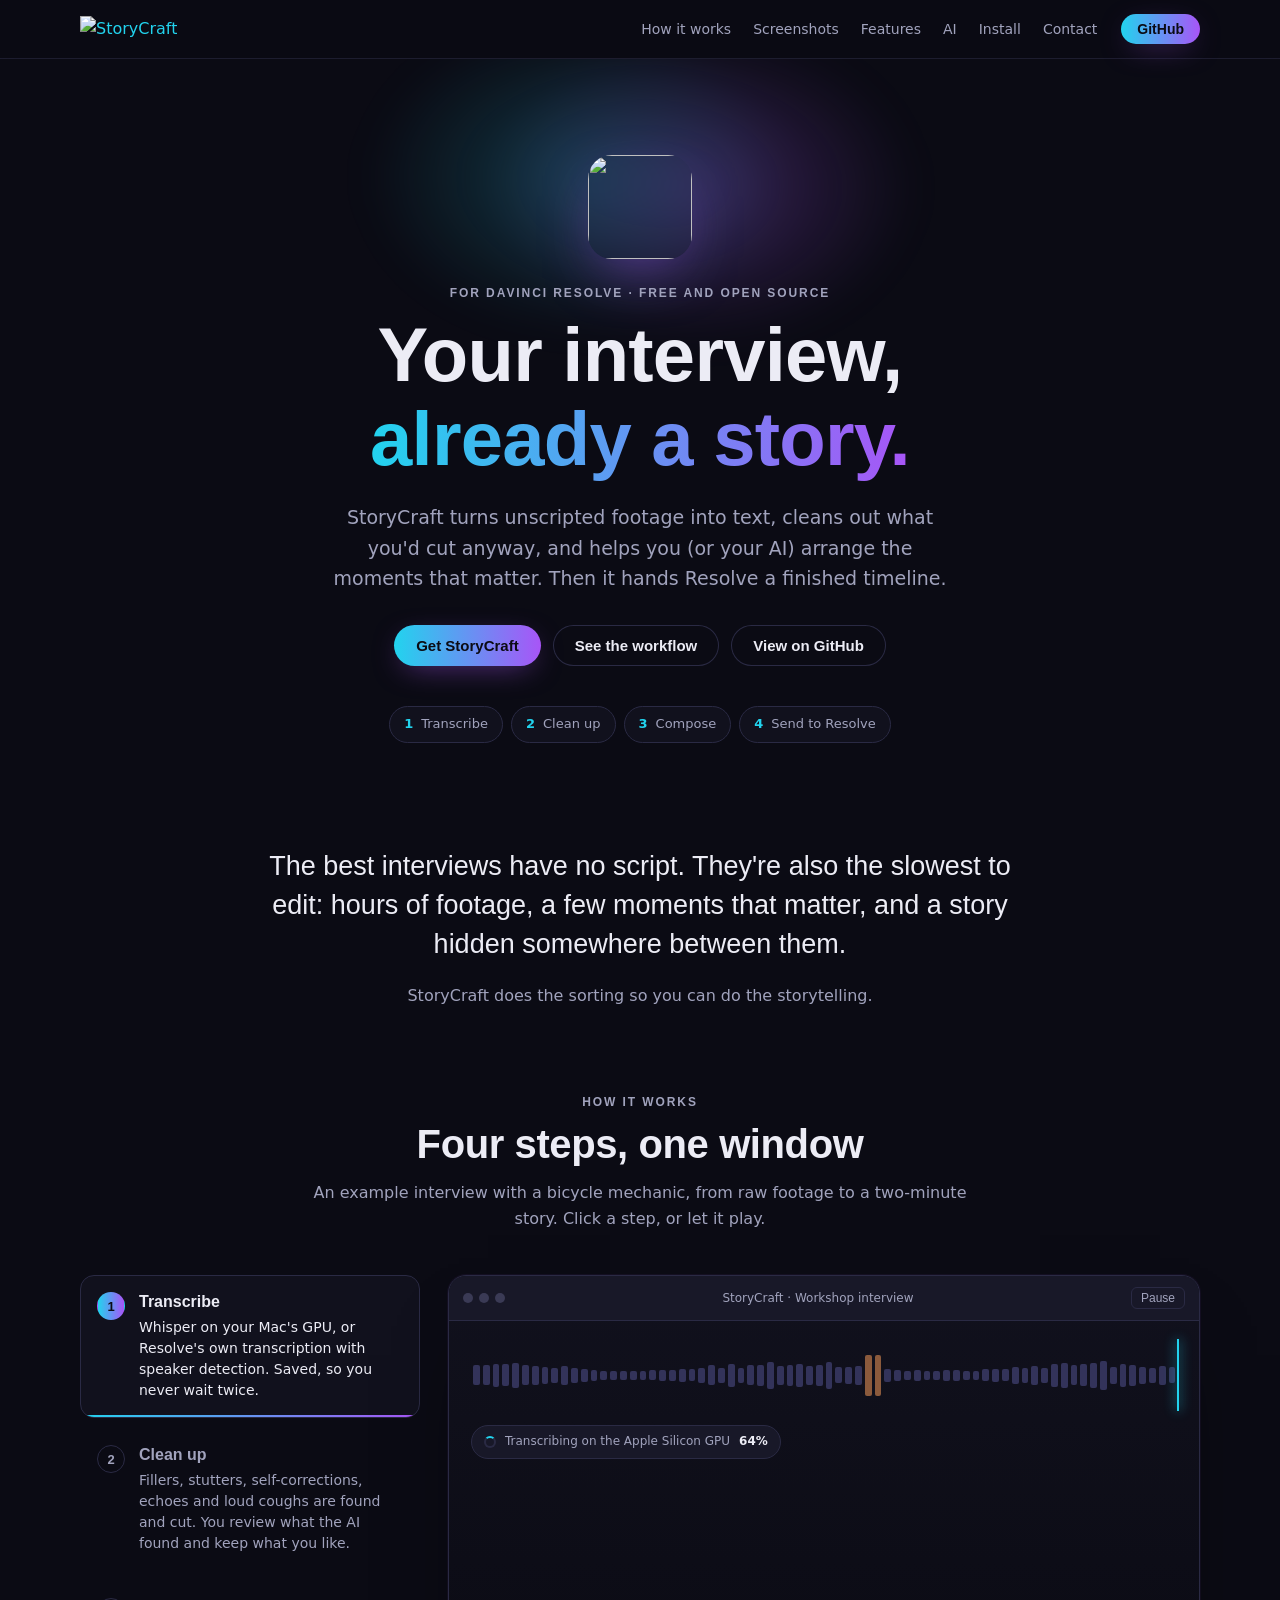
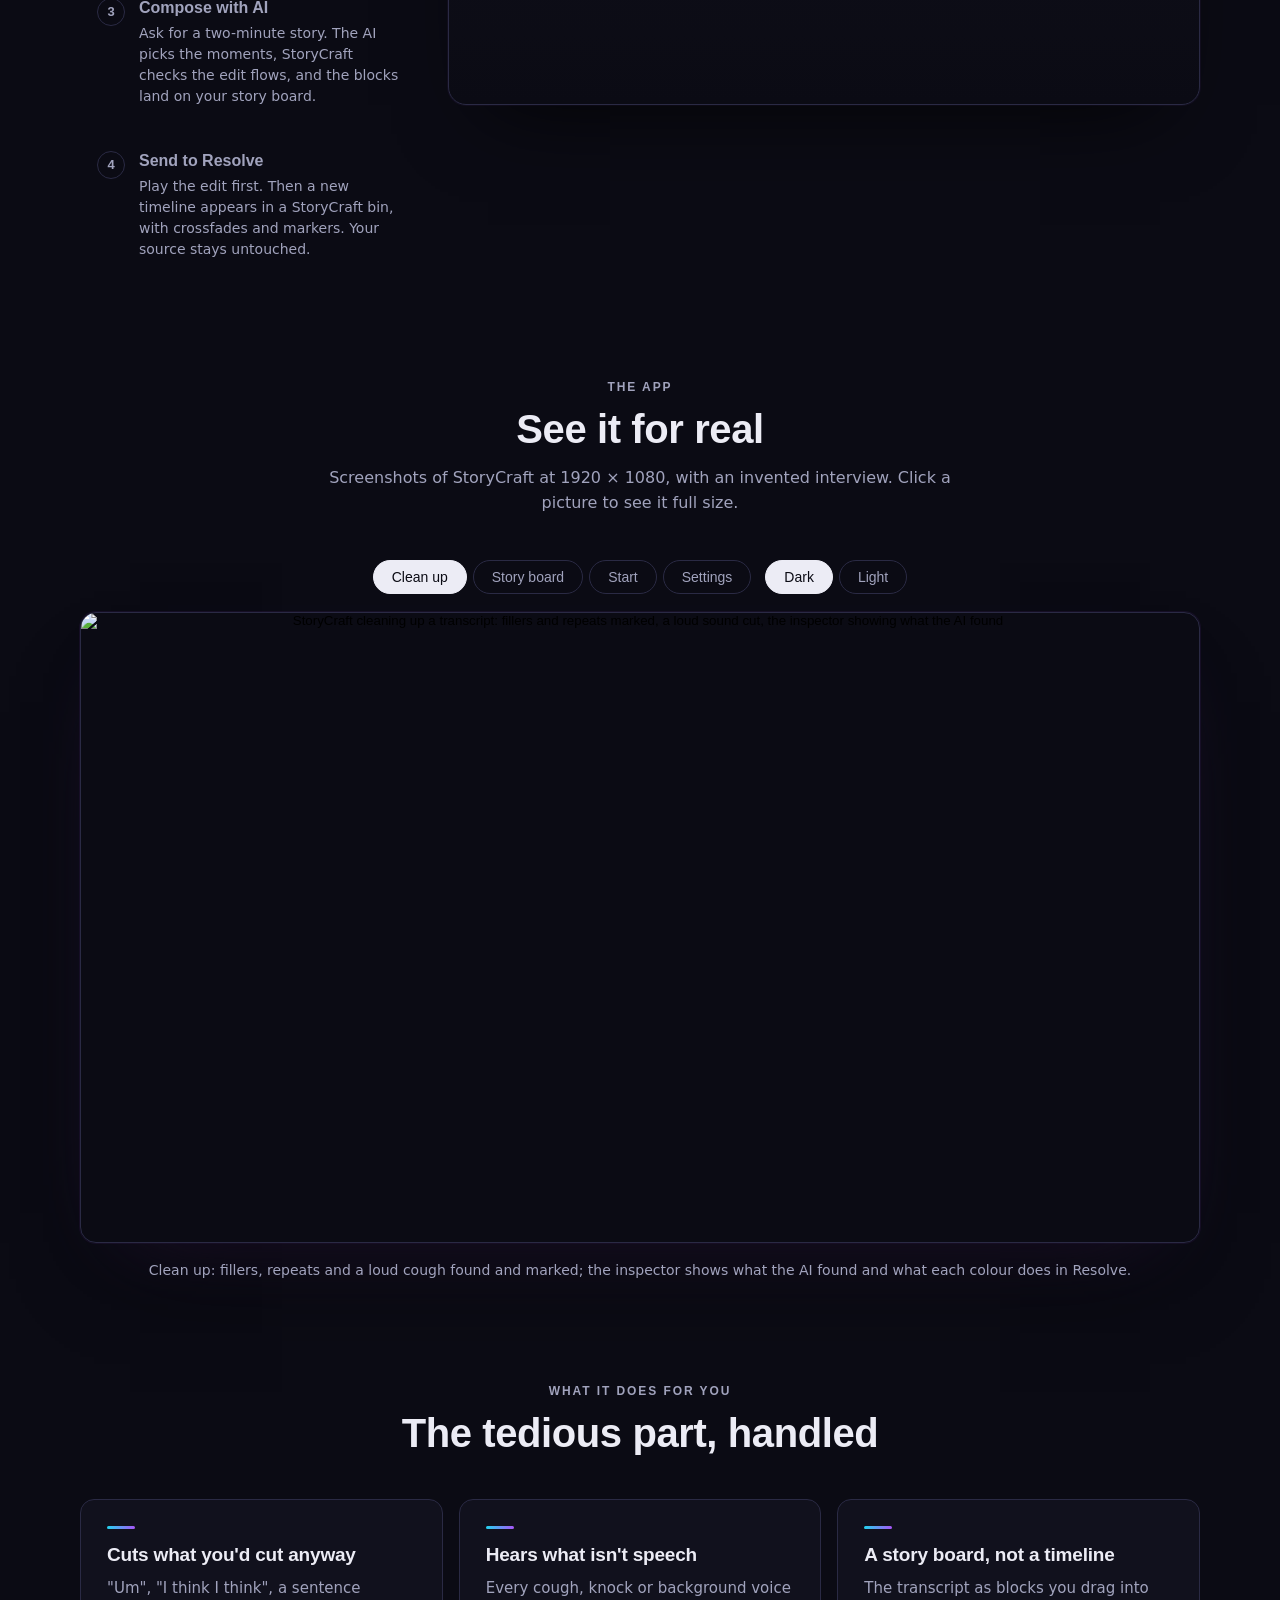
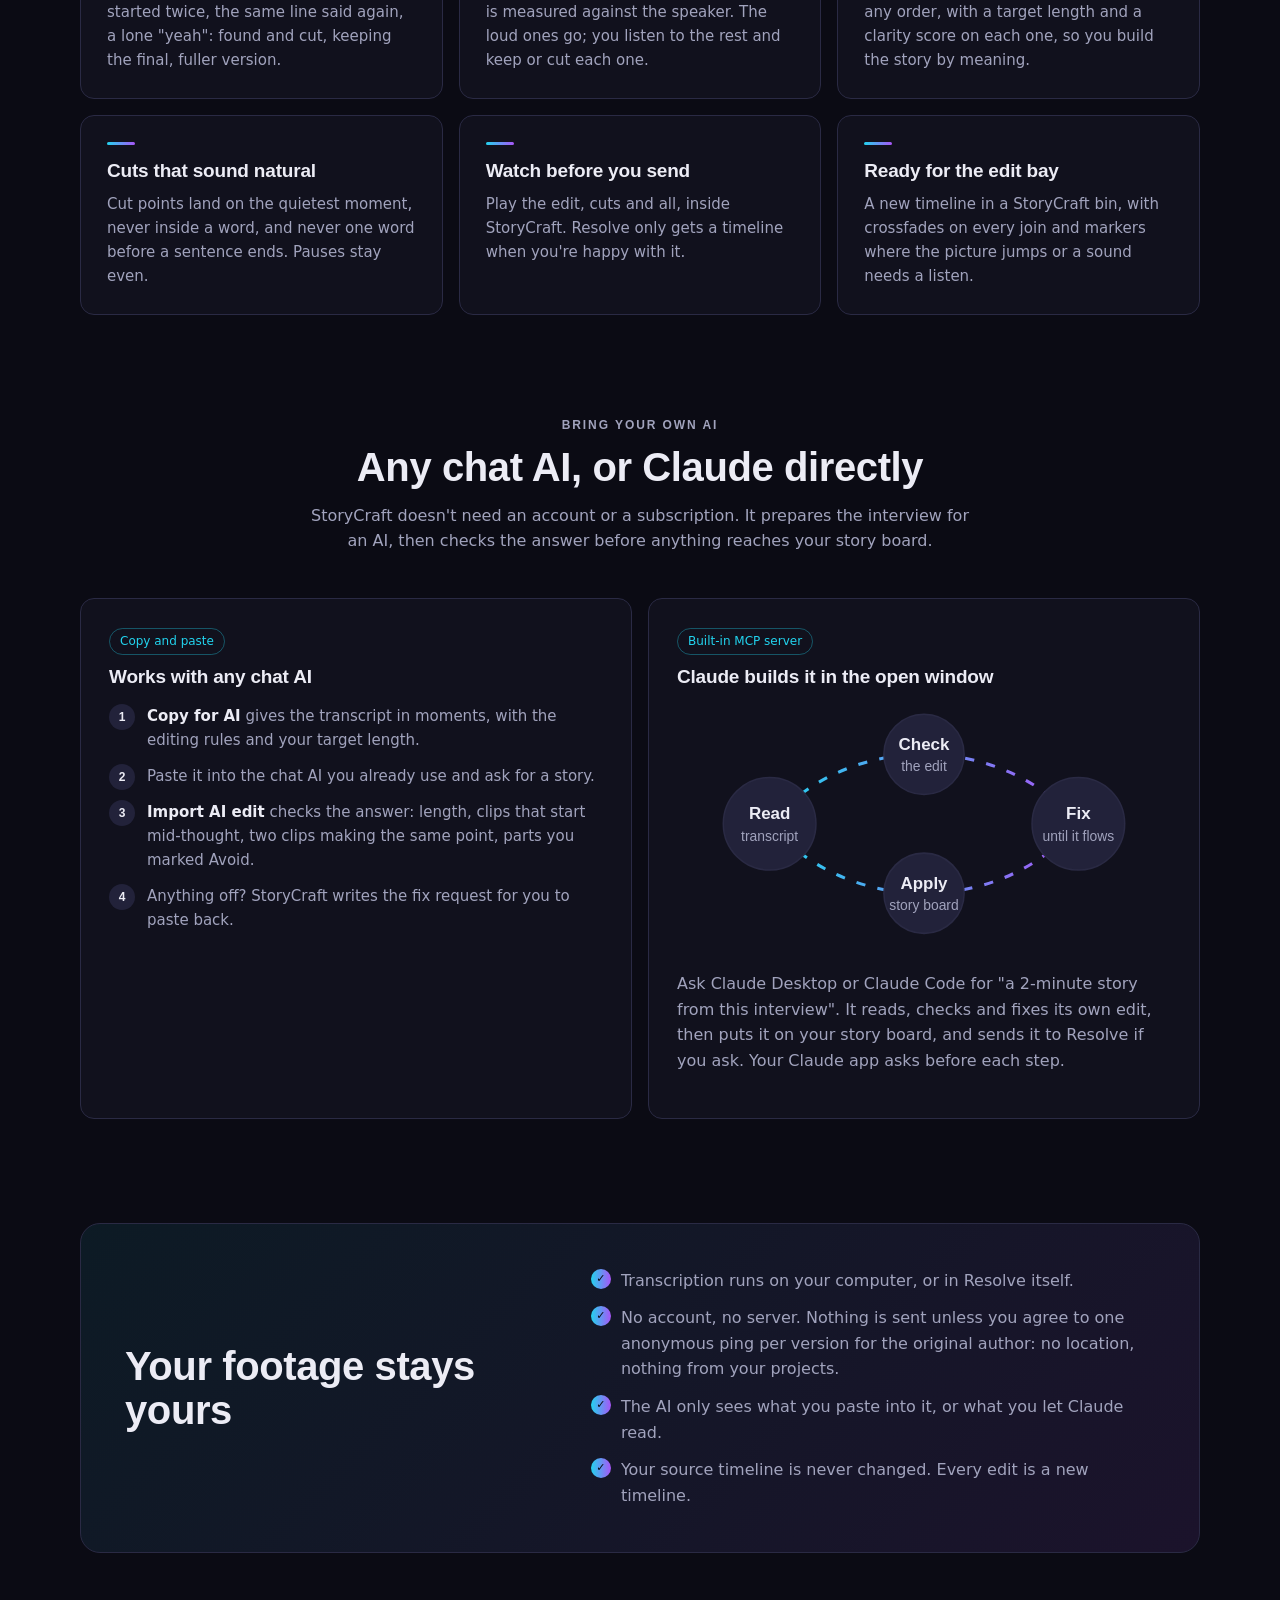
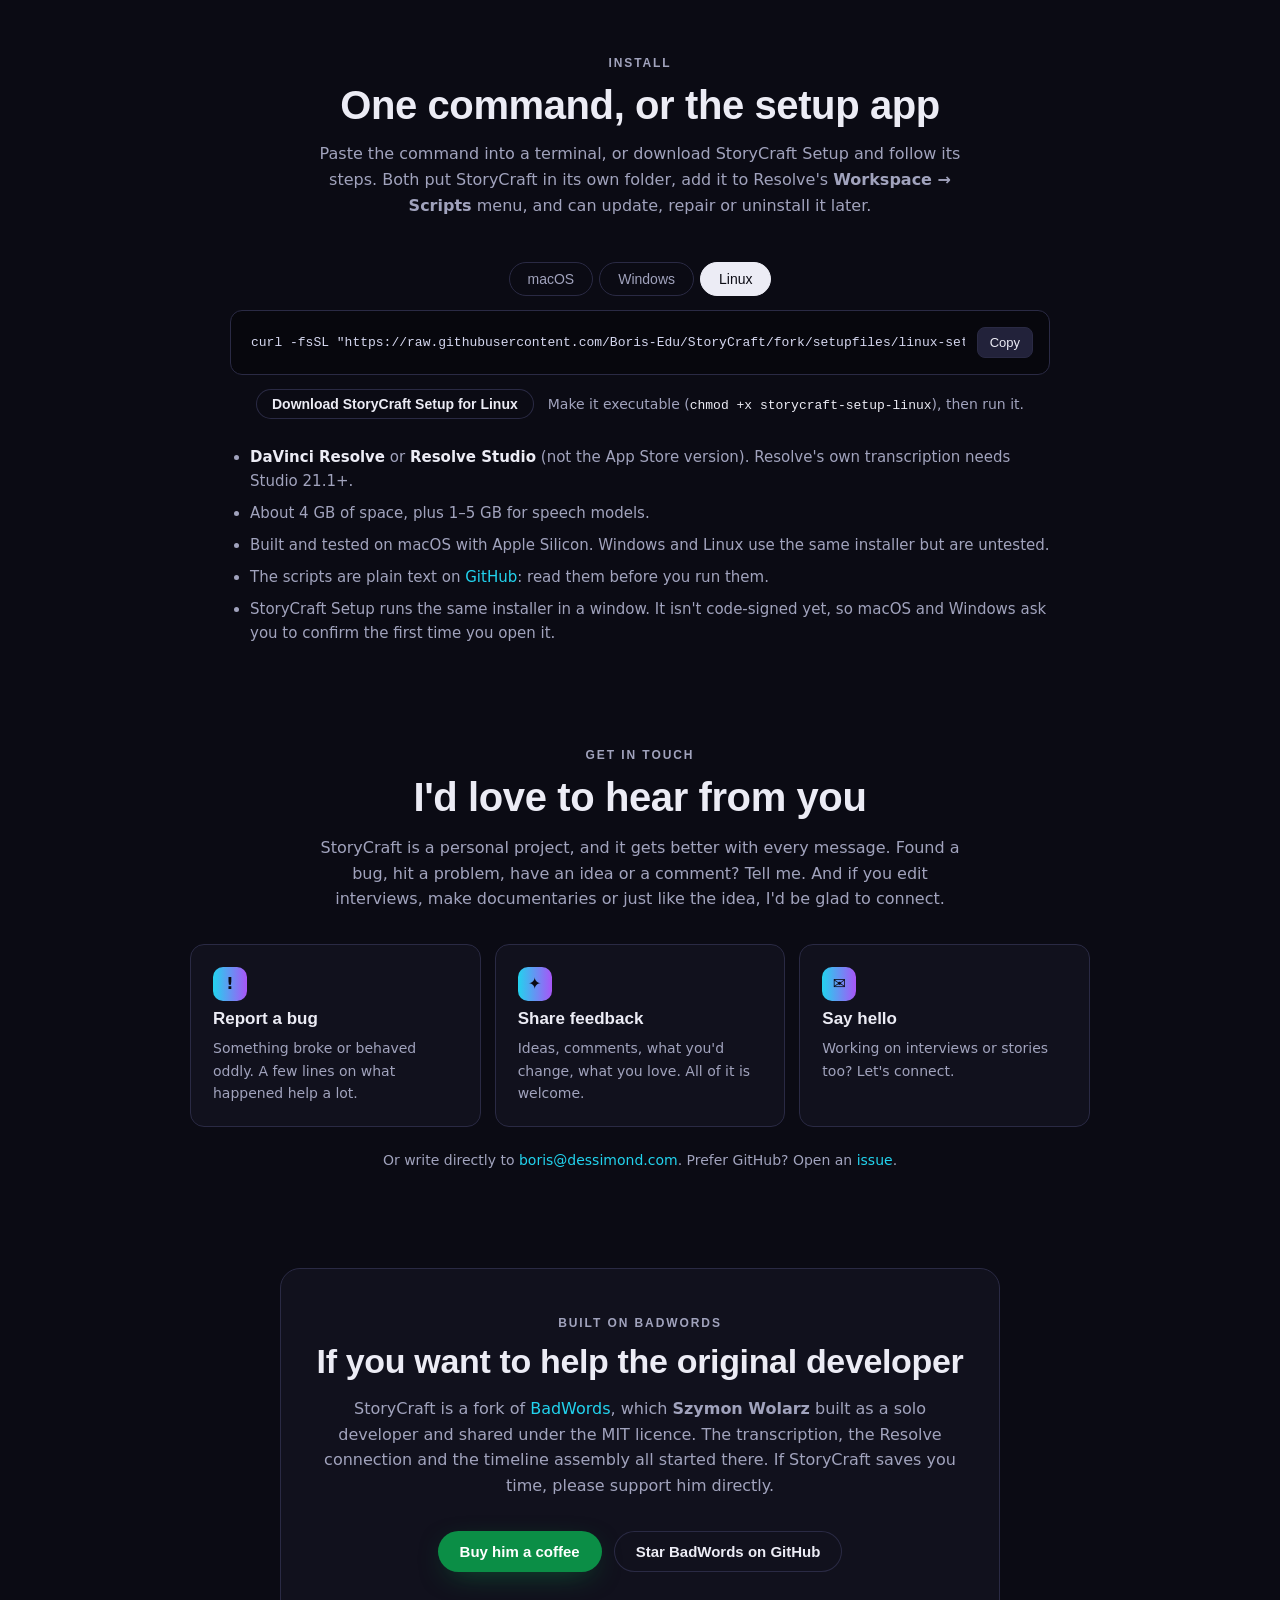
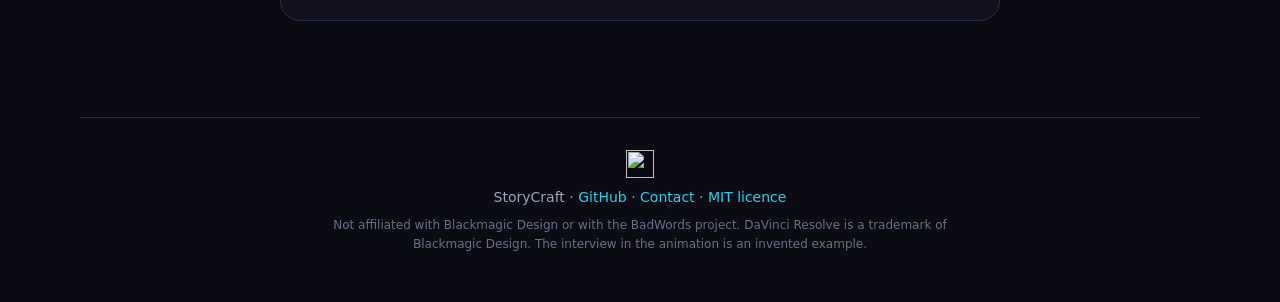
==== commit 51a0dd47: "fix(installer): ad-hoc sign the macOS app; correct the first-open hint Tested with the setup app bui" ====
--- a/website/index.html
+++ b/website/index.html
@@ -320,7 +320,7 @@
   <div class="cmd" data-os="mac"><code>curl -fsSL "https://raw.githubusercontent.com/Boris-Edu/StoryCraft/fork/setupfiles/mac-setup.sh" | bash</code><button class="copy" type="button">Copy</button></div>
   <div class="cmd" data-os="win" hidden><code>irm "https://raw.githubusercontent.com/Boris-Edu/StoryCraft/fork/setupfiles/windows-setup.ps1" | iex</code><button class="copy" type="button">Copy</button></div>
   <div class="cmd" data-os="linux" hidden><code>curl -fsSL "https://raw.githubusercontent.com/Boris-Edu/StoryCraft/fork/setupfiles/linux-setup.sh" | bash</code><button class="copy" type="button">Copy</button></div>
-  <p class="dl" data-os="mac"><a class="btn btn-ghost btn-small" href="https://github.com/Boris-Edu/StoryCraft/releases/latest/download/StoryCraft-Setup-macOS.zip">Download StoryCraft Setup for macOS</a><span>Unzip, then right-click the app and choose Open the first time.</span></p>
+  <p class="dl" data-os="mac"><a class="btn btn-ghost btn-small" href="https://github.com/Boris-Edu/StoryCraft/releases/latest/download/StoryCraft-Setup-macOS.zip">Download StoryCraft Setup for macOS</a><span>Unzip and open it. The first time, macOS can't check the app: go to System Settings → Privacy &amp; Security → Open Anyway.</span></p>
   <p class="dl" data-os="win" hidden><a class="btn btn-ghost btn-small" href="https://github.com/Boris-Edu/StoryCraft/releases/latest/download/storycraft-setup-windows.exe">Download StoryCraft Setup for Windows</a><span>If SmartScreen stops it: More info → Run anyway.</span></p>
   <p class="dl" data-os="linux" hidden><a class="btn btn-ghost btn-small" href="https://github.com/Boris-Edu/StoryCraft/releases/latest/download/storycraft-setup-linux">Download StoryCraft Setup for Linux</a><span>Make it executable (<code>chmod +x storycraft-setup-linux</code>), then run it.</span></p>
   <ul class="reqs">
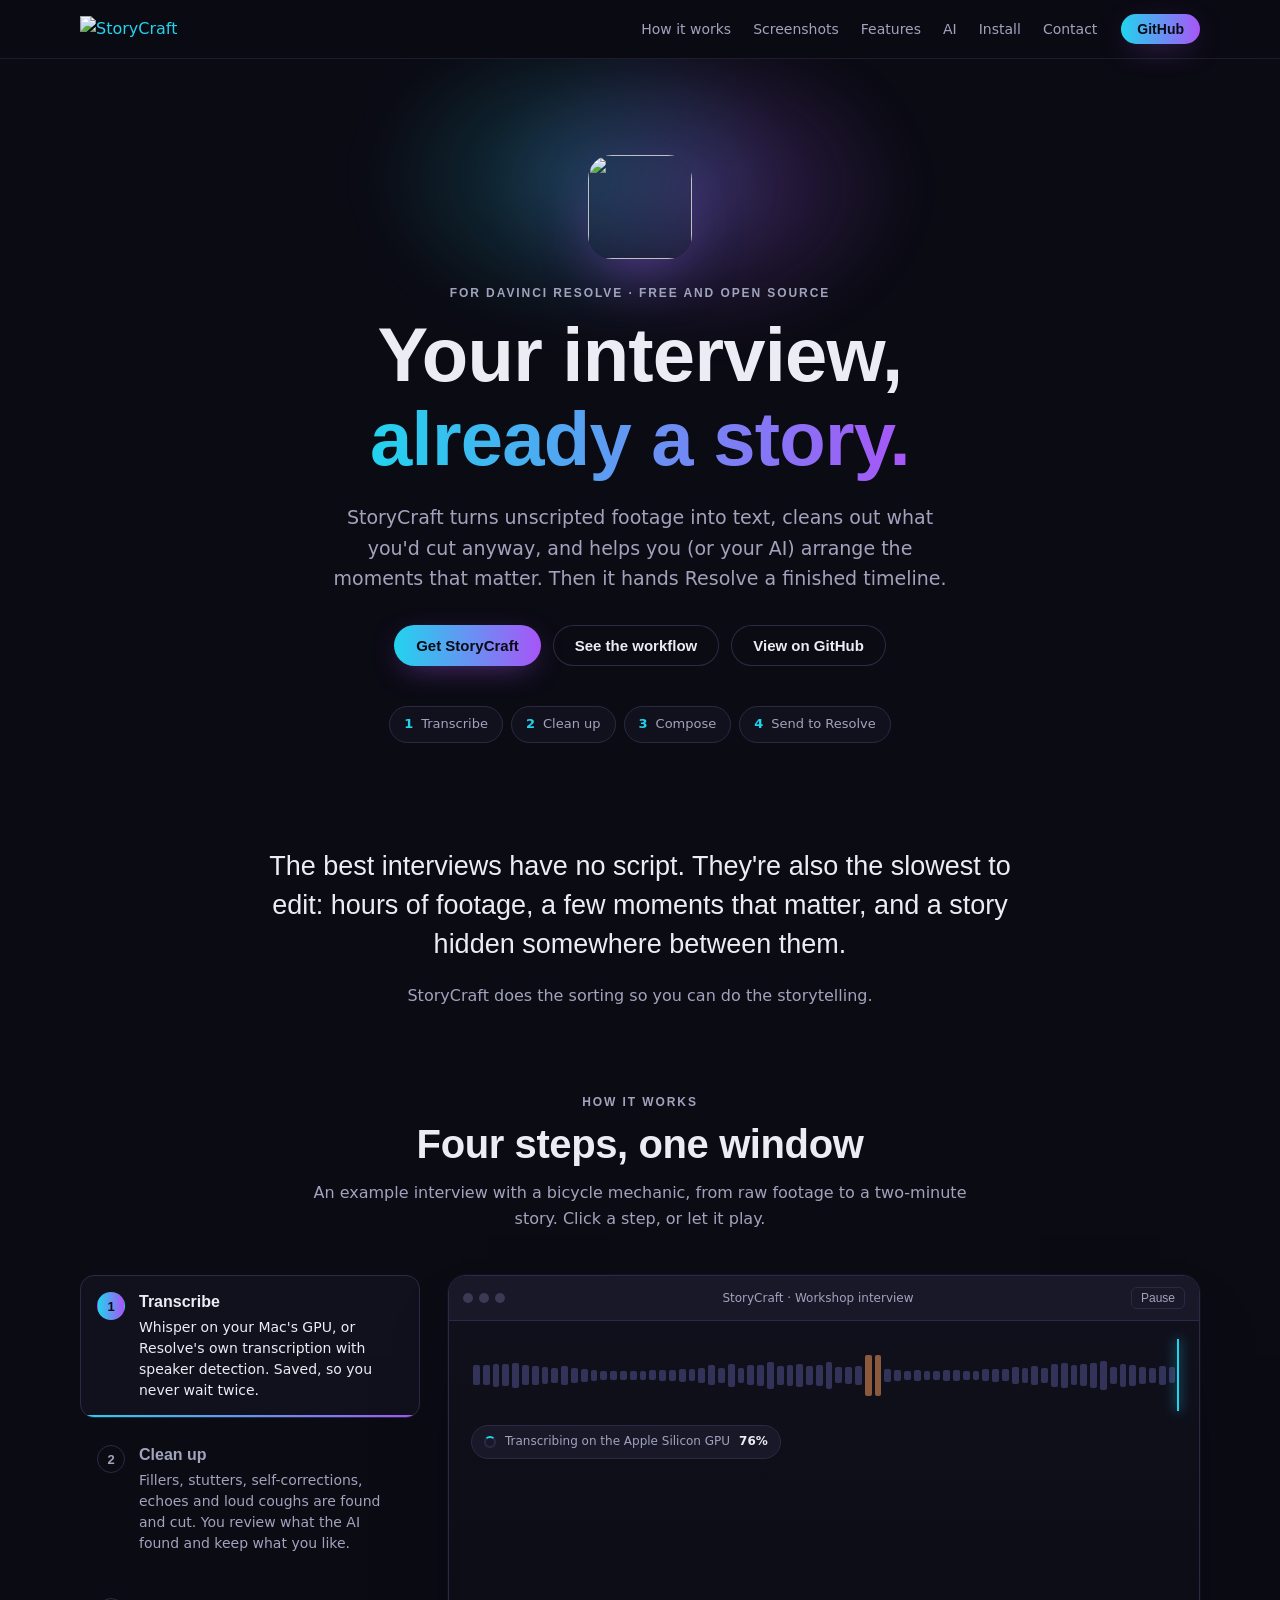
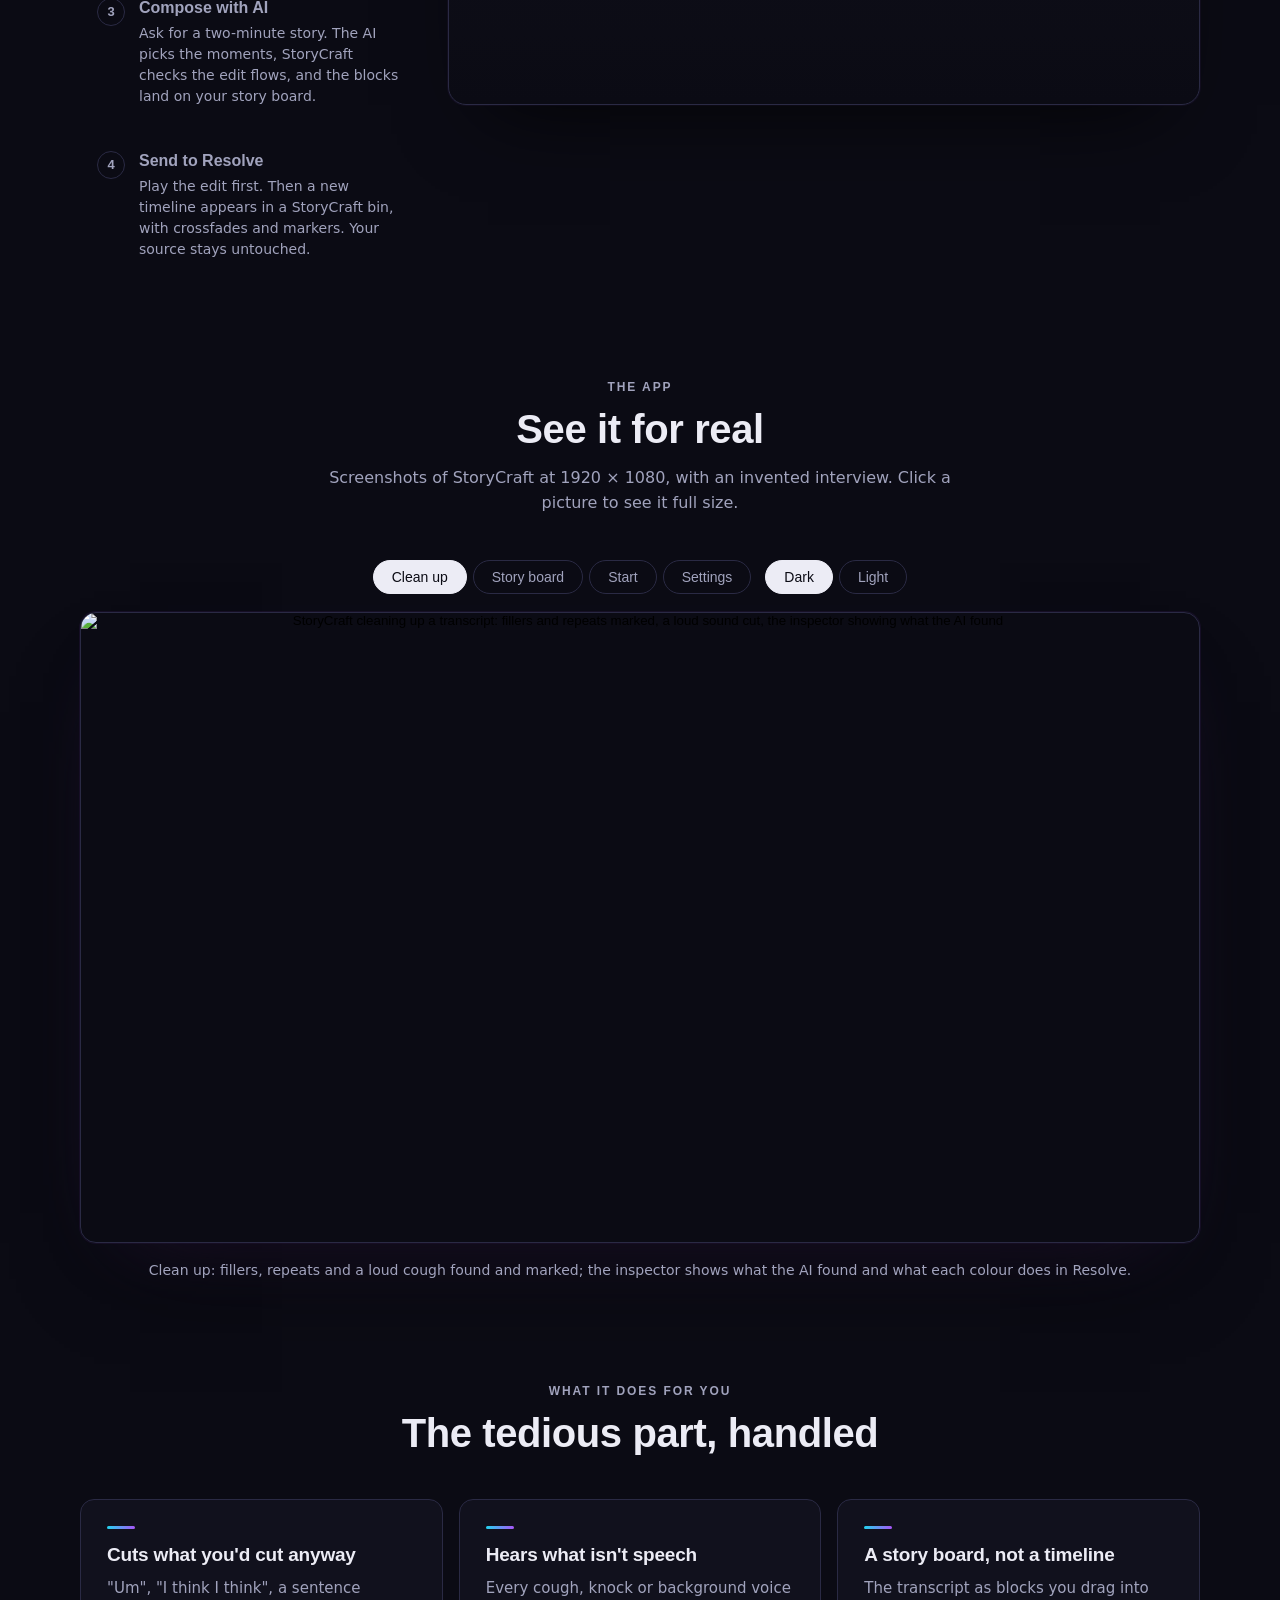
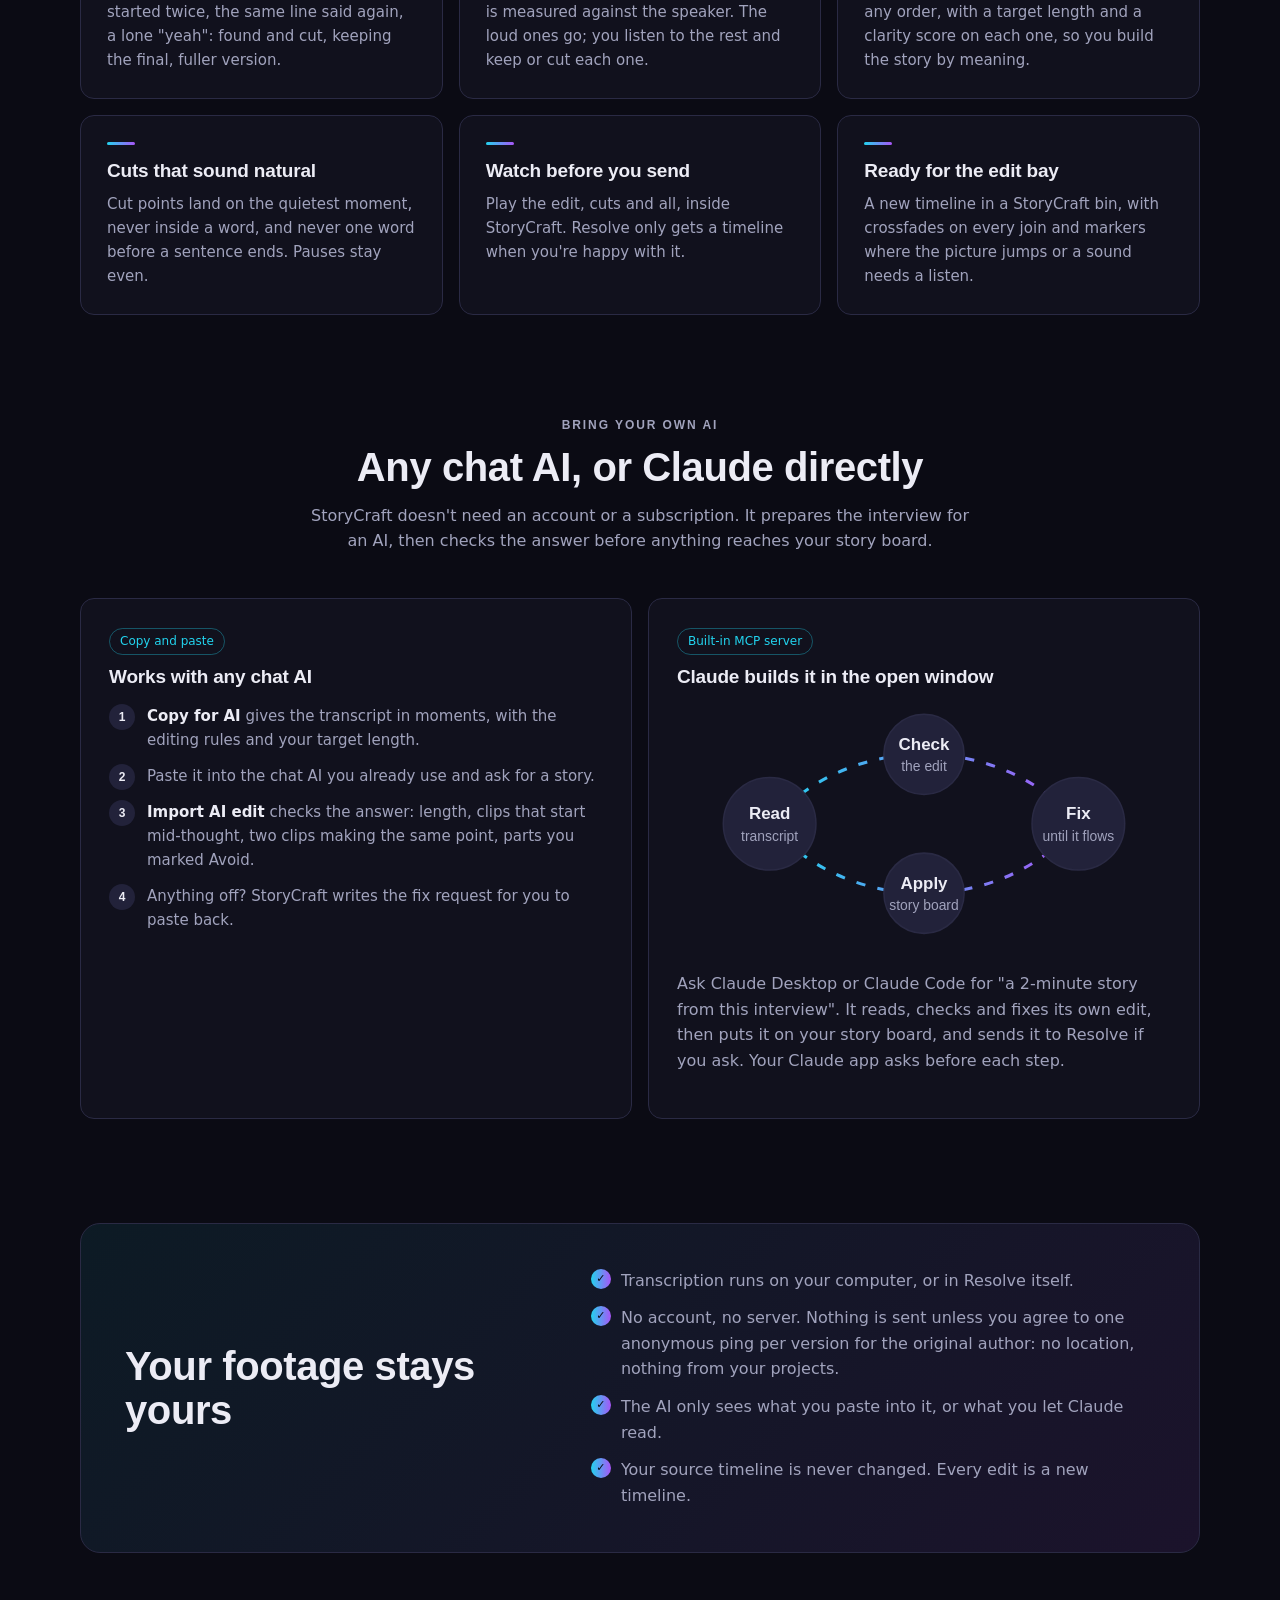
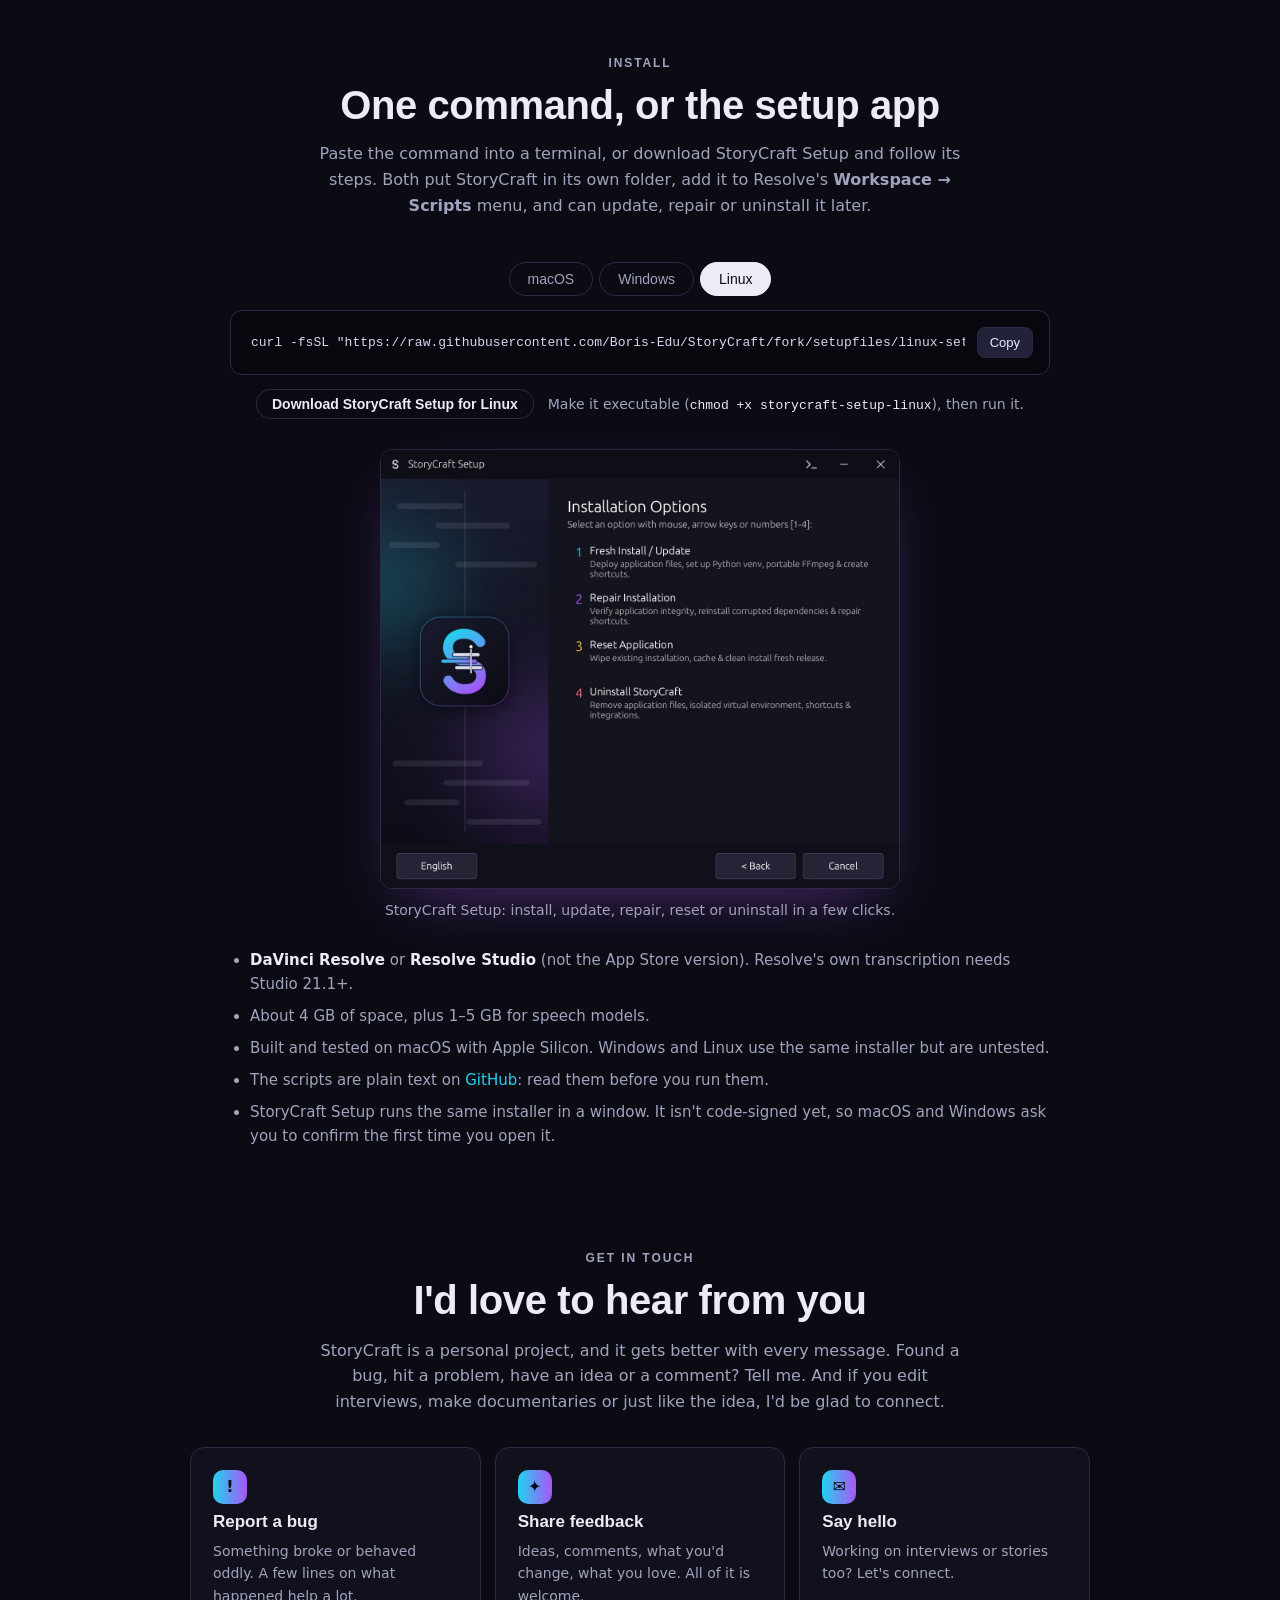
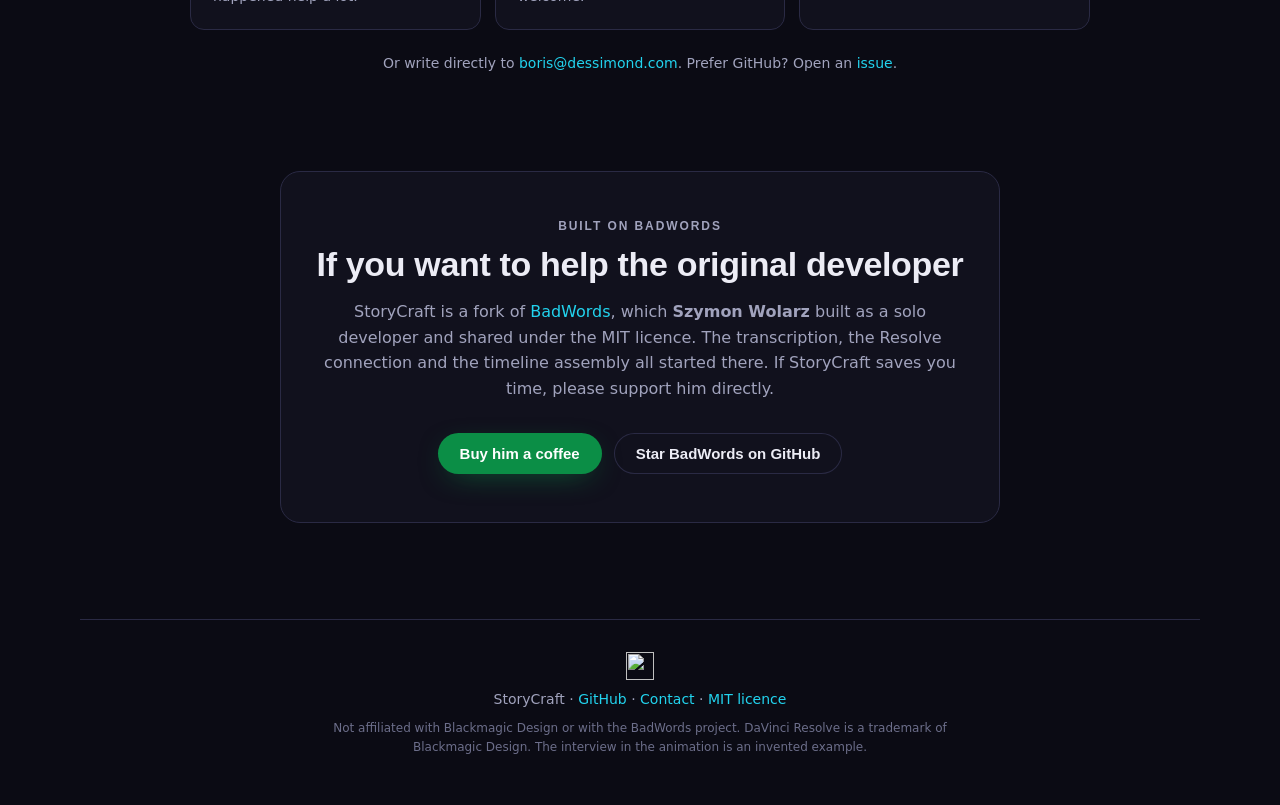
==== commit 961511d2: "docs: show StoryCraft Setup's main menu on the website and in the README Screenshot taken from the s" ====
--- a/website/index.html
+++ b/website/index.html
@@ -323,6 +323,10 @@
   <p class="dl" data-os="mac"><a class="btn btn-ghost btn-small" href="https://github.com/Boris-Edu/StoryCraft/releases/latest/download/StoryCraft-Setup-macOS.zip">Download StoryCraft Setup for macOS</a><span>Unzip and open it. The first time, macOS can't check the app: go to System Settings → Privacy &amp; Security → Open Anyway.</span></p>
   <p class="dl" data-os="win" hidden><a class="btn btn-ghost btn-small" href="https://github.com/Boris-Edu/StoryCraft/releases/latest/download/storycraft-setup-windows.exe">Download StoryCraft Setup for Windows</a><span>If SmartScreen stops it: More info → Run anyway.</span></p>
   <p class="dl" data-os="linux" hidden><a class="btn btn-ghost btn-small" href="https://github.com/Boris-Edu/StoryCraft/releases/latest/download/storycraft-setup-linux">Download StoryCraft Setup for Linux</a><span>Make it executable (<code>chmod +x storycraft-setup-linux</code>), then run it.</span></p>
+  <figure class="setup-shot">
+    <img src="assets/shots/setup-menu.jpg" width="1300" height="1100" alt="StoryCraft Setup, the main menu: Fresh install / update, Repair, Reset and Uninstall StoryCraft" loading="lazy">
+    <figcaption>StoryCraft Setup: install, update, repair, reset or uninstall in a few clicks.</figcaption>
+  </figure>
   <ul class="reqs">
     <li><b>DaVinci Resolve</b> or <b>Resolve Studio</b> (not the App Store version). Resolve's own transcription needs Studio 21.1+.</li>
     <li>About 4 GB of space, plus 1–5 GB for speech models.</li>
--- a/website/styles.css
+++ b/website/styles.css
@@ -322,6 +322,9 @@
 .dl { display: flex; flex-wrap: wrap; align-items: center; justify-content: center; gap: 8px 14px; margin: 14px 0 0; color: var(--muted); font-size: 14px; }
 .dl[hidden] { display: none; }
 .dl code { color: var(--text); }
+.setup-shot { margin: 30px auto 0; max-width: 520px; text-align: center; }
+.setup-shot img { display: block; width: 100%; height: auto; border-radius: 12px; border: 1px solid var(--line); box-shadow: 0 24px 60px -24px rgba(168, 85, 247, .45); }
+.setup-shot figcaption { margin-top: 10px; color: var(--muted); font-size: 14px; }
 .reqs { margin: 26px 0 0; padding-left: 20px; color: var(--muted); display: grid; gap: 8px; font-size: 15px; }
 .reqs b { color: var(--text); }
 
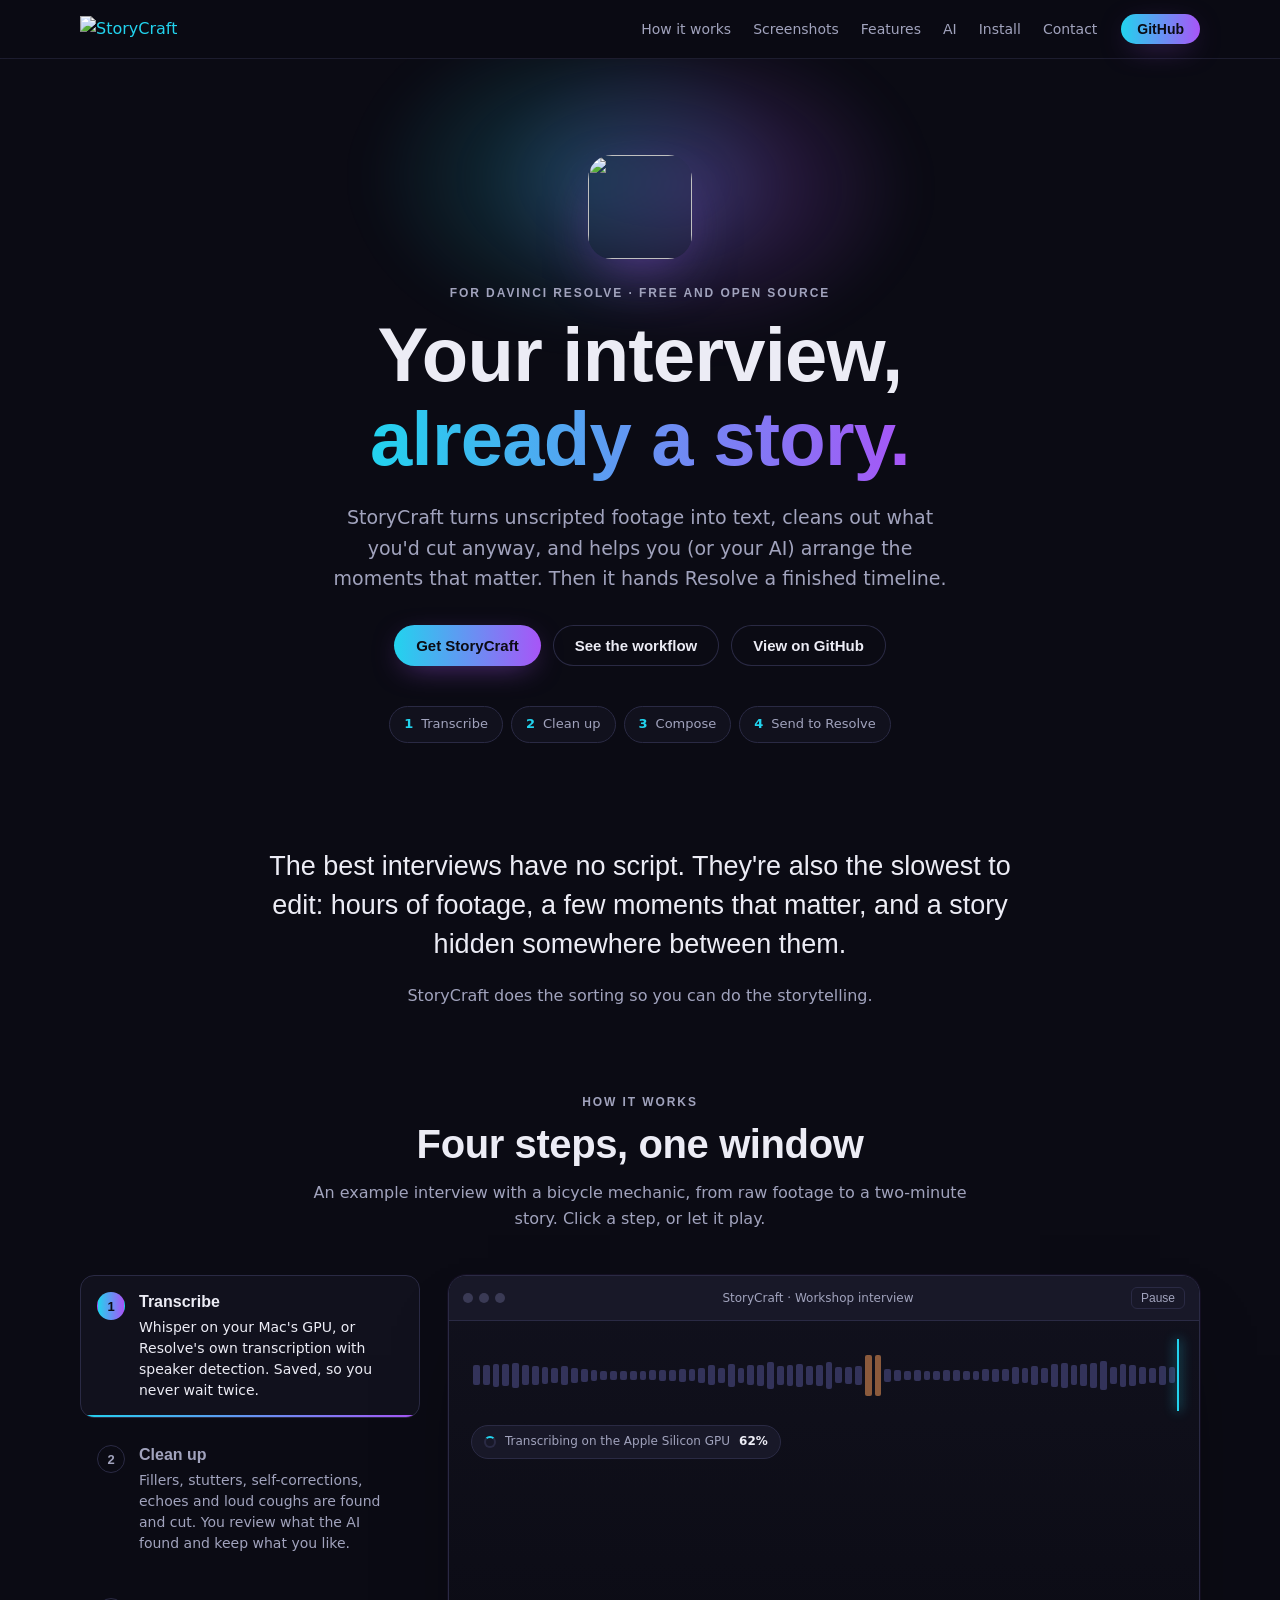
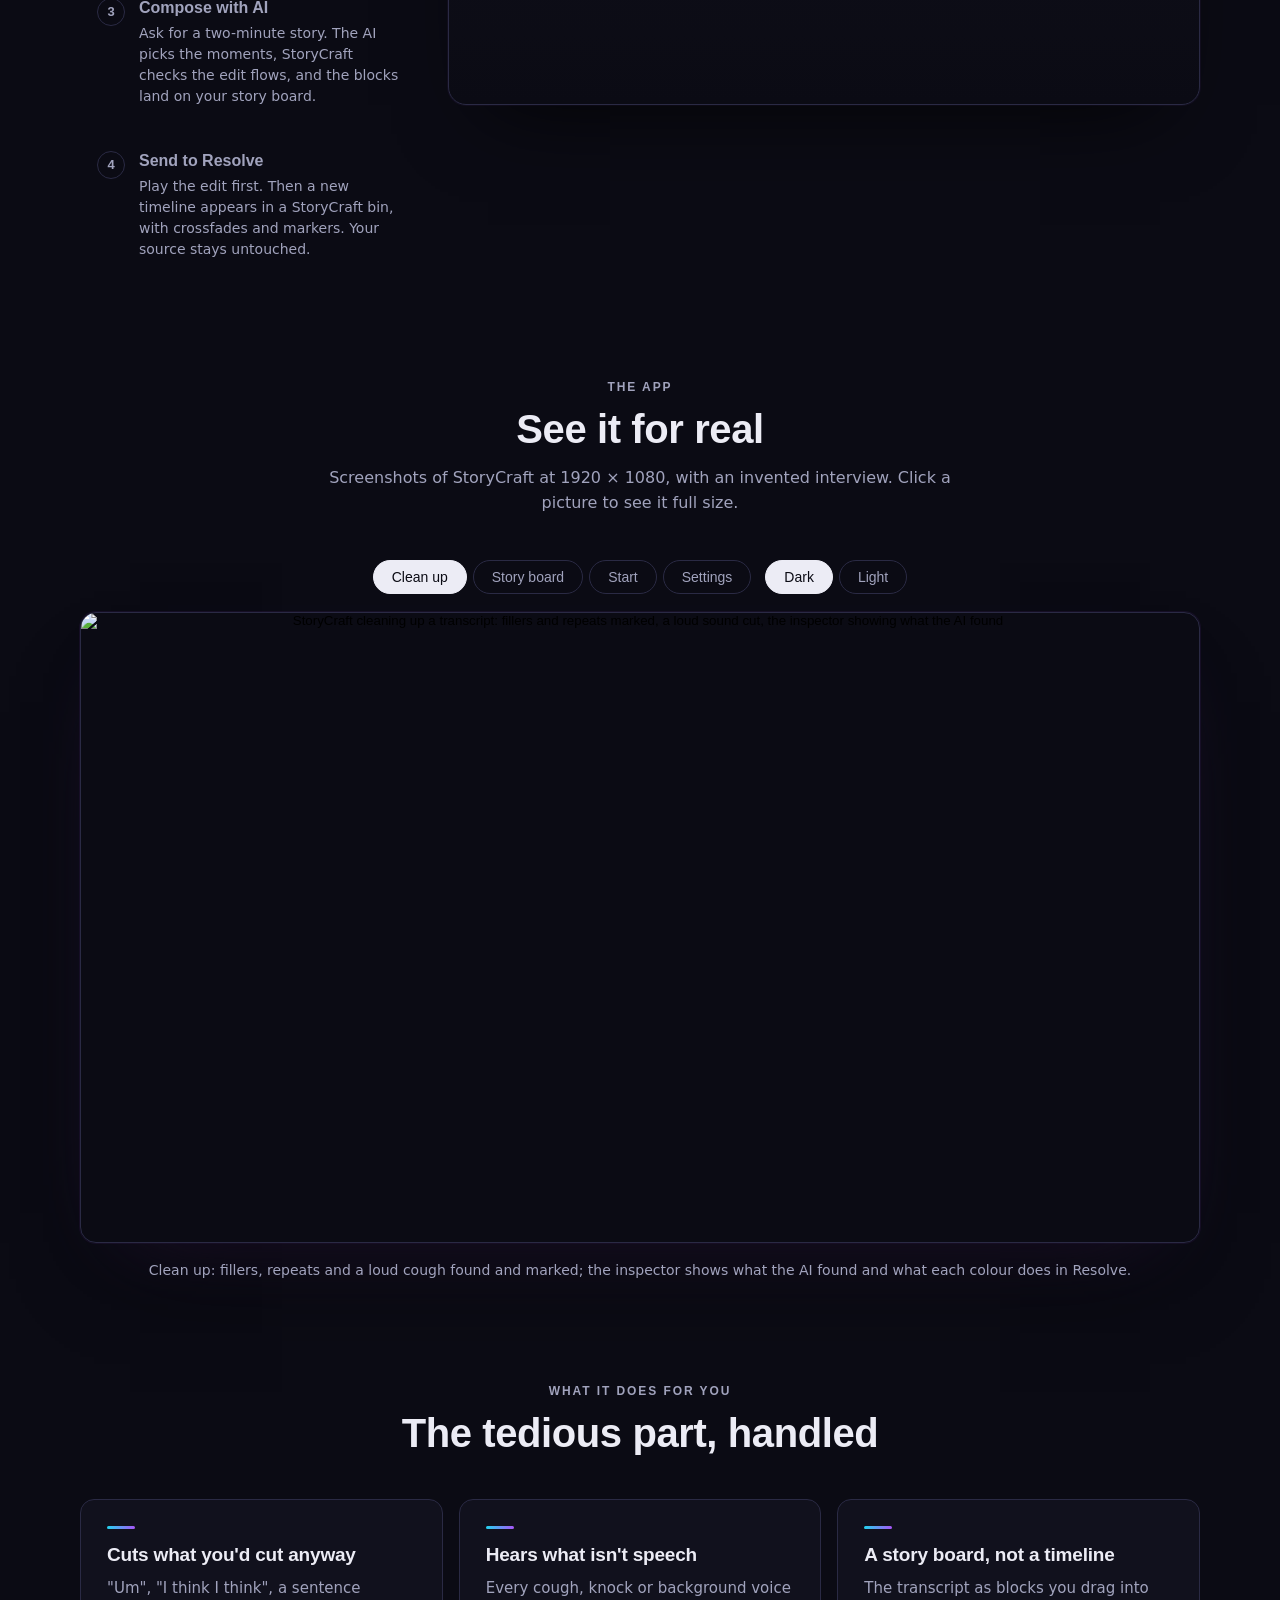
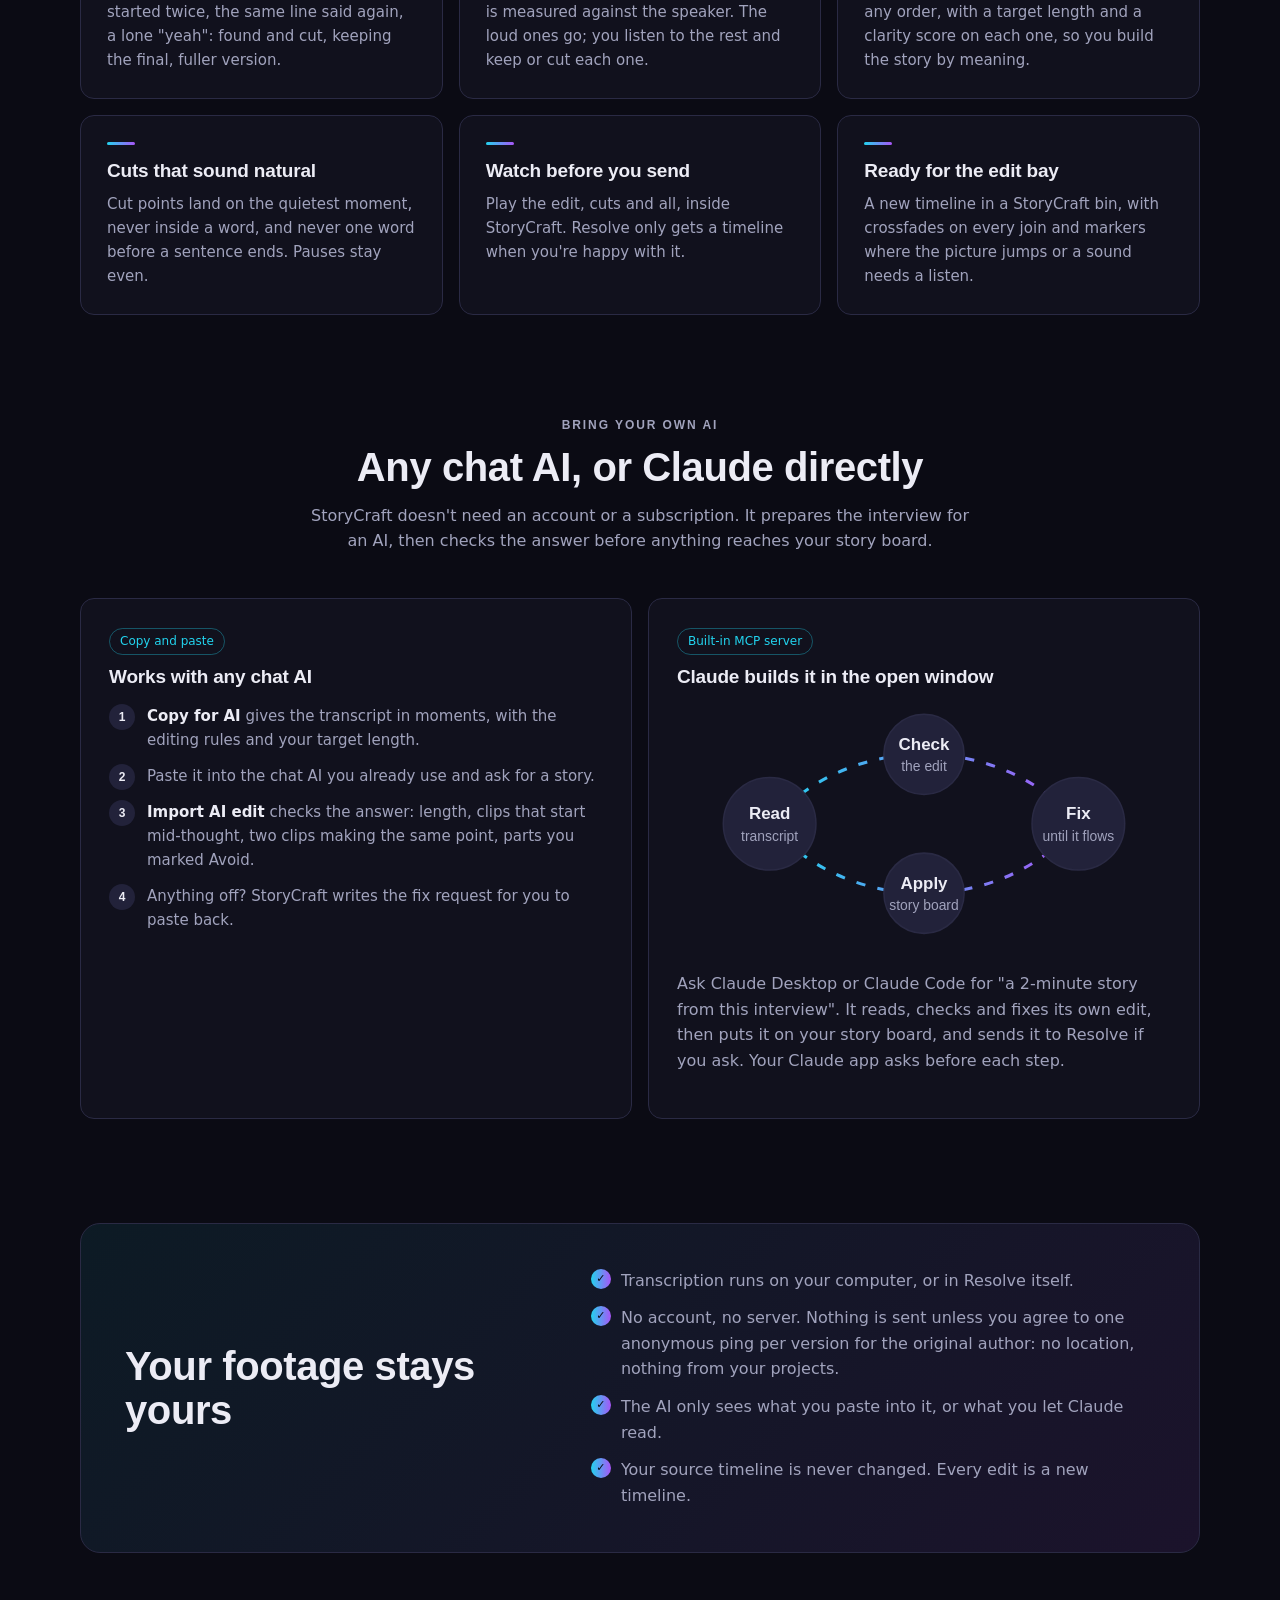
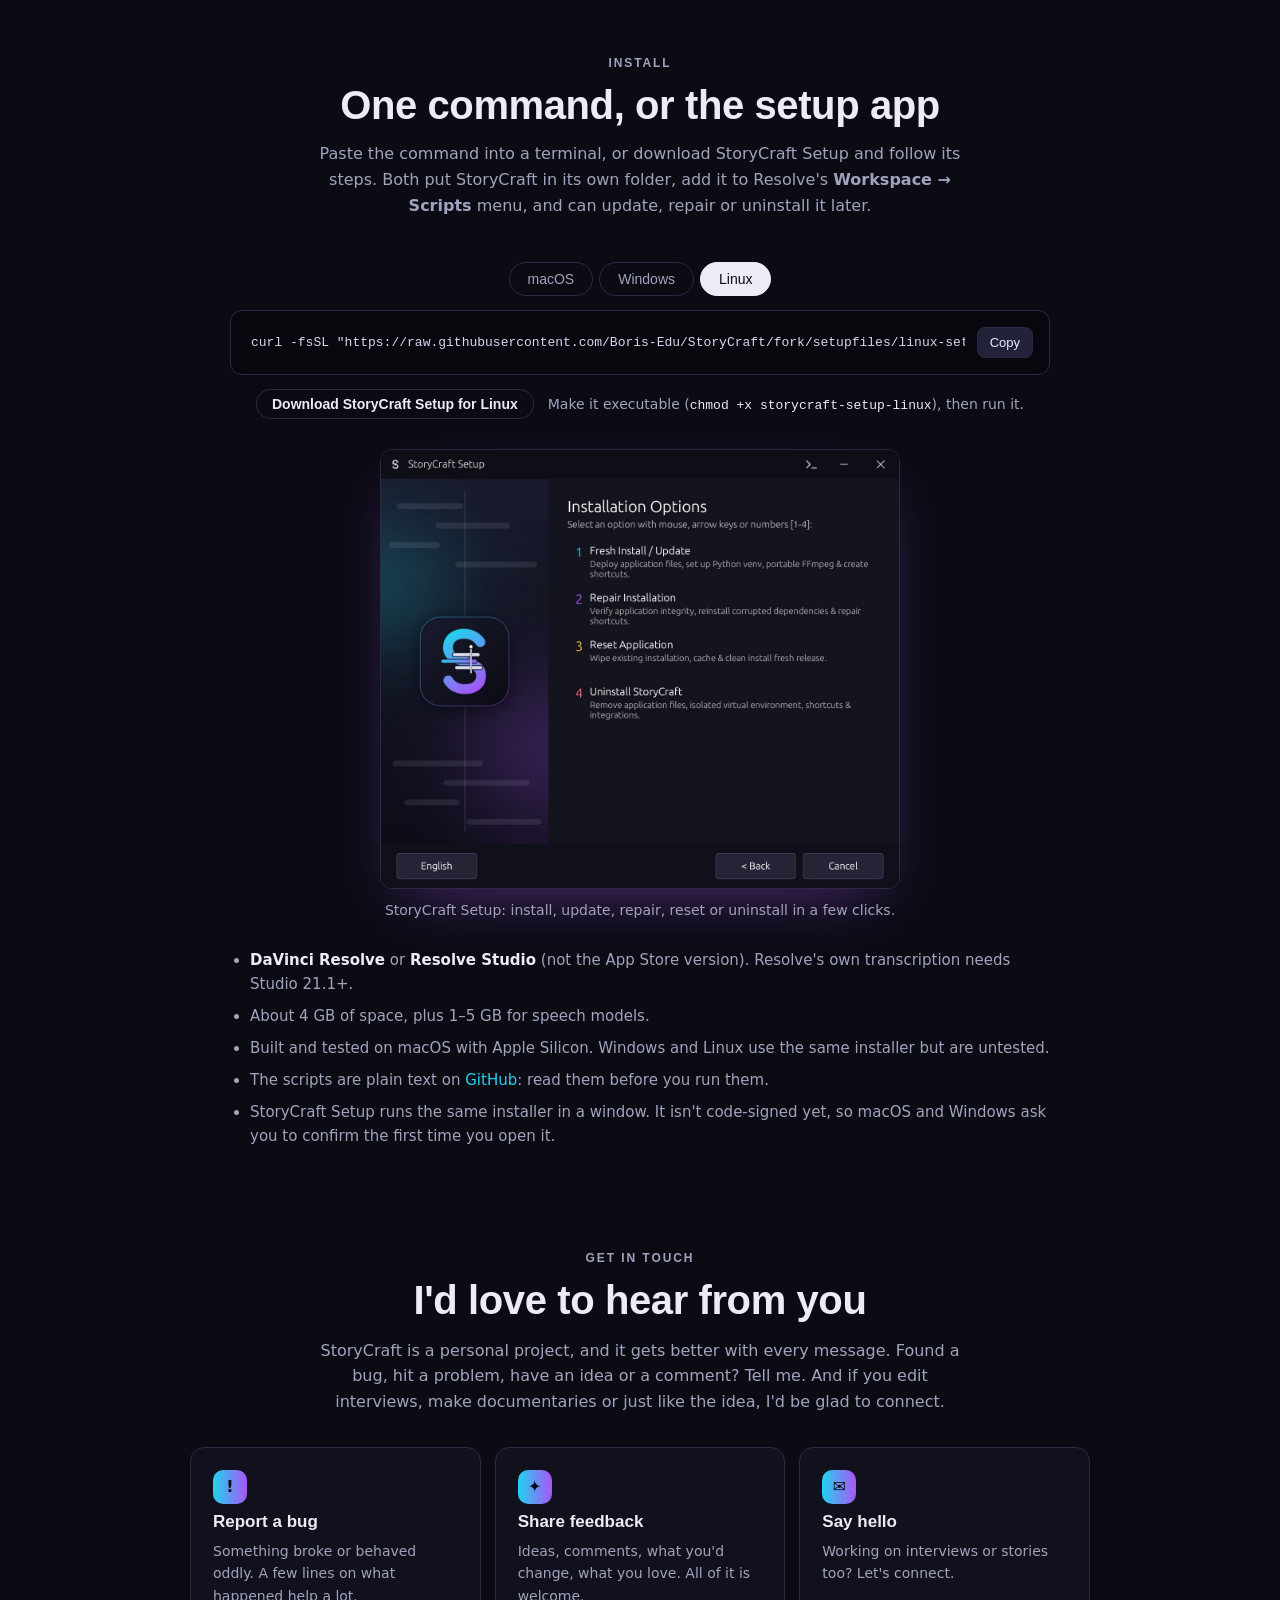
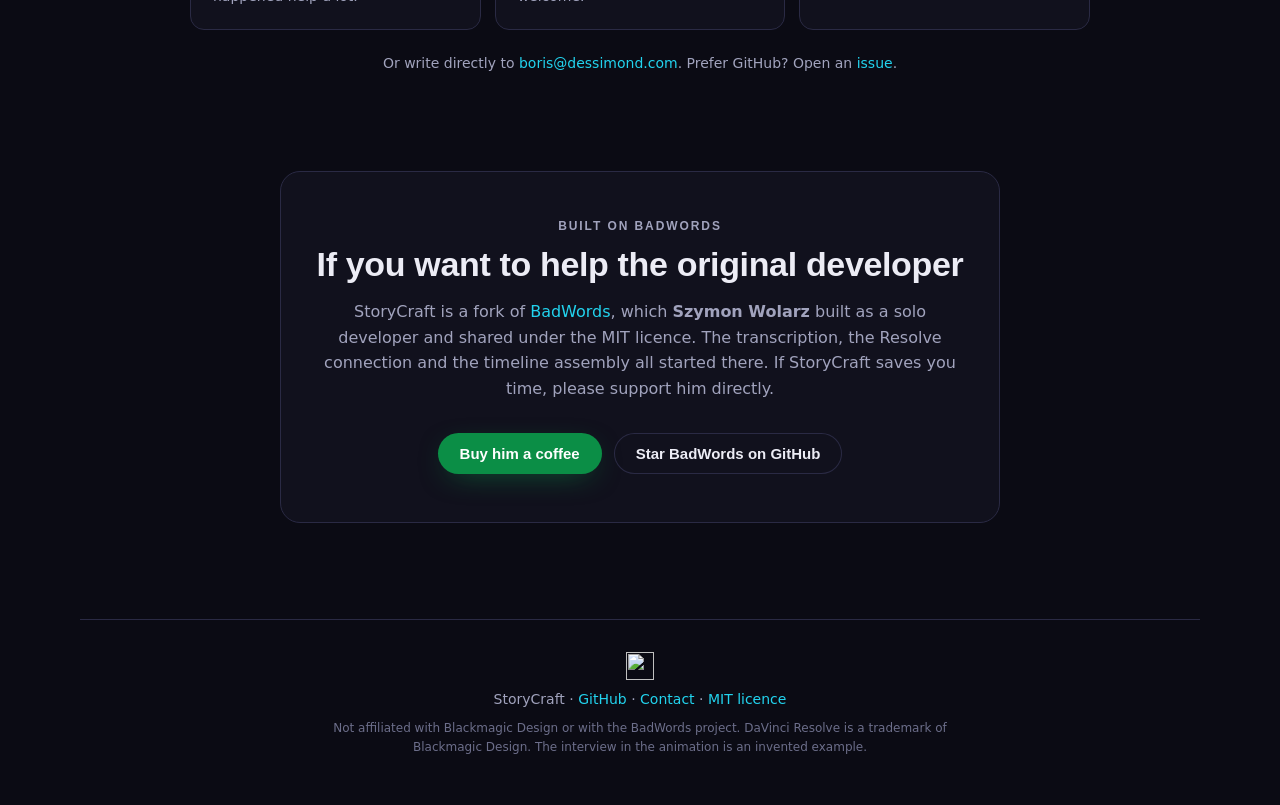
==== commit 87e24f1c: "fix(website): load the new stylesheet and script (cache numbers); cap the setup screenshot styles.cs" ====
--- a/website/index.html
+++ b/website/index.html
@@ -12,7 +12,7 @@
 <link rel="icon" href="assets/brand/favicon.svg" type="image/svg+xml">
 <link rel="icon" href="assets/brand/favicon.ico" sizes="any">
 <link rel="apple-touch-icon" href="assets/brand/apple-touch-icon.png">
-<link rel="stylesheet" href="styles.css?v=7">
+<link rel="stylesheet" href="styles.css?v=8">
 </head>
 <body>
 
@@ -324,7 +324,7 @@
   <p class="dl" data-os="win" hidden><a class="btn btn-ghost btn-small" href="https://github.com/Boris-Edu/StoryCraft/releases/latest/download/storycraft-setup-windows.exe">Download StoryCraft Setup for Windows</a><span>If SmartScreen stops it: More info → Run anyway.</span></p>
   <p class="dl" data-os="linux" hidden><a class="btn btn-ghost btn-small" href="https://github.com/Boris-Edu/StoryCraft/releases/latest/download/storycraft-setup-linux">Download StoryCraft Setup for Linux</a><span>Make it executable (<code>chmod +x storycraft-setup-linux</code>), then run it.</span></p>
   <figure class="setup-shot">
-    <img src="assets/shots/setup-menu.jpg" width="1300" height="1100" alt="StoryCraft Setup, the main menu: Fresh install / update, Repair, Reset and Uninstall StoryCraft" loading="lazy">
+    <img src="assets/shots/setup-menu.jpg" width="520" height="440" alt="StoryCraft Setup, the main menu: Fresh install / update, Repair, Reset and Uninstall StoryCraft" loading="lazy">
     <figcaption>StoryCraft Setup: install, update, repair, reset or uninstall in a few clicks.</figcaption>
   </figure>
   <ul class="reqs">
@@ -384,6 +384,6 @@
   <p class="fine">Not affiliated with Blackmagic Design or with the BadWords project. DaVinci Resolve is a trademark of Blackmagic Design. The interview in the animation is an invented example.</p>
 </footer>
 
-<script src="app.js?v=8"></script>
+<script src="app.js?v=9"></script>
 </body>
 </html>
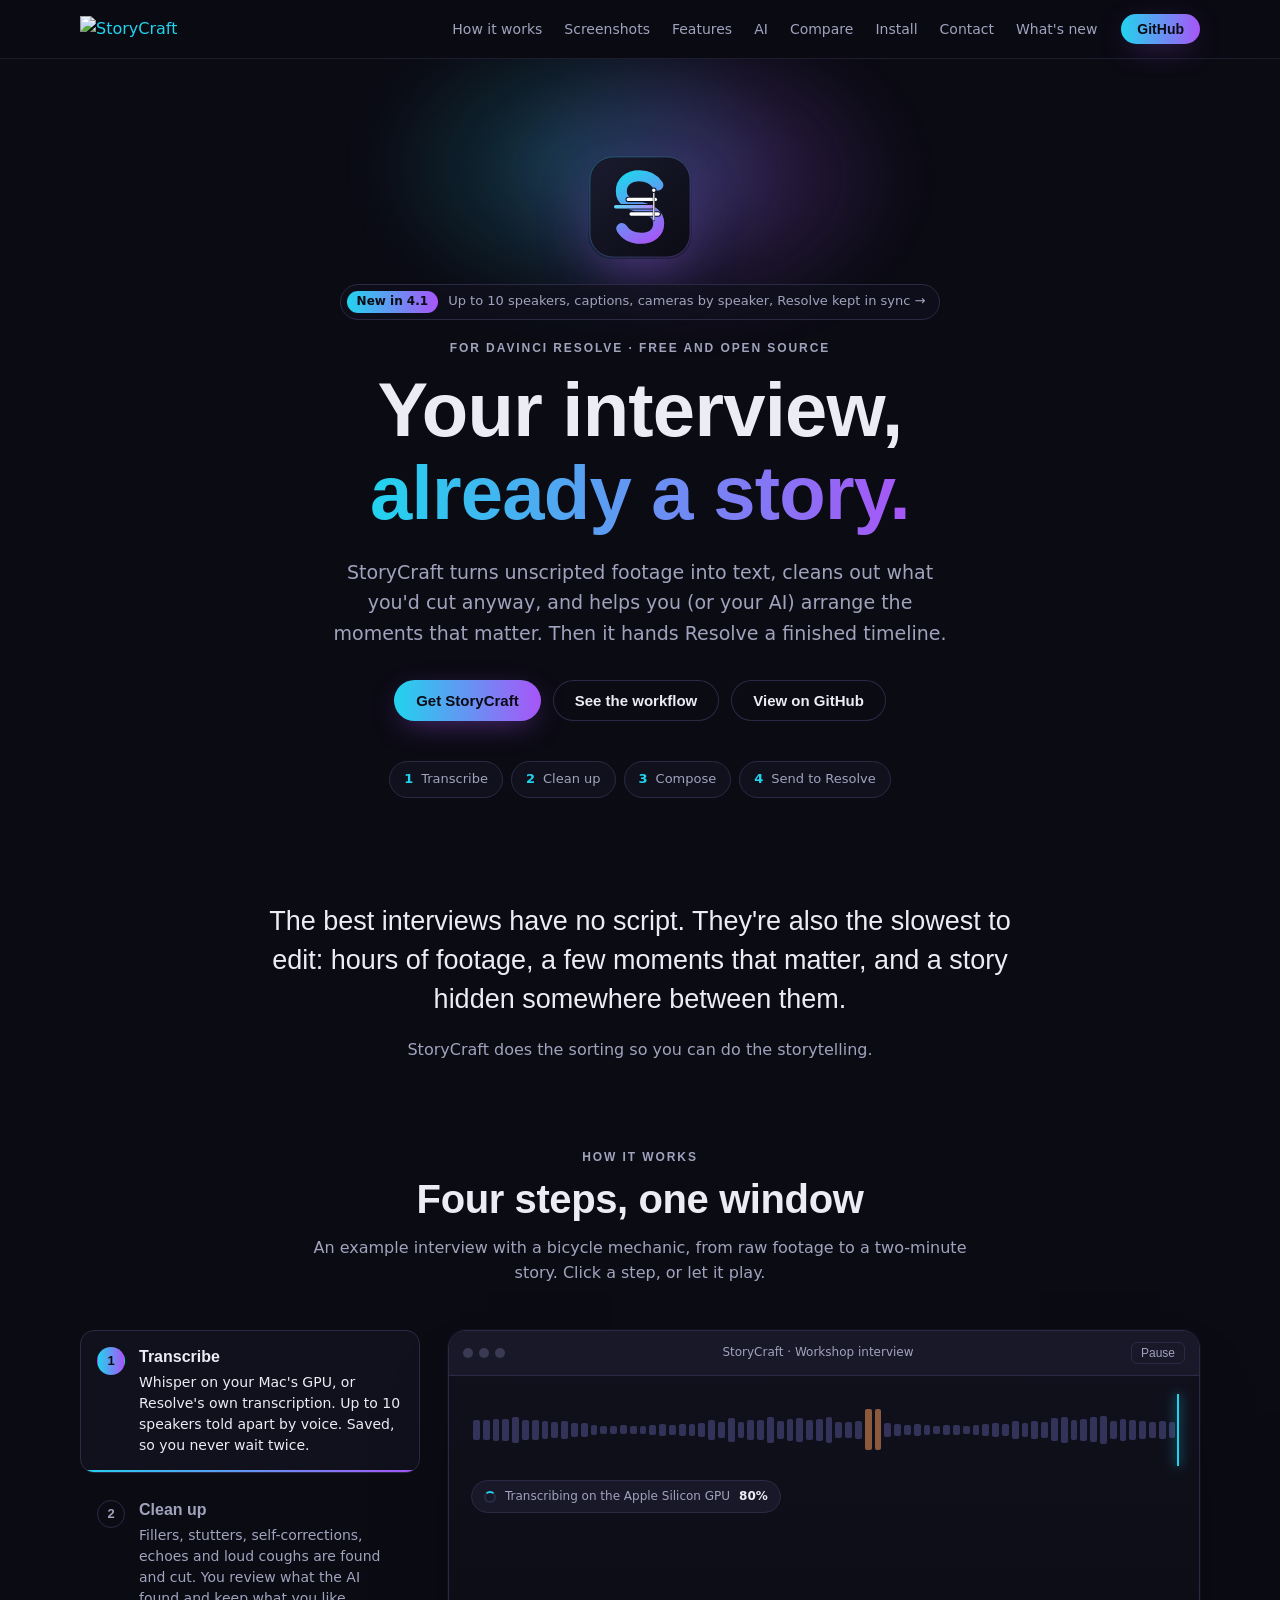
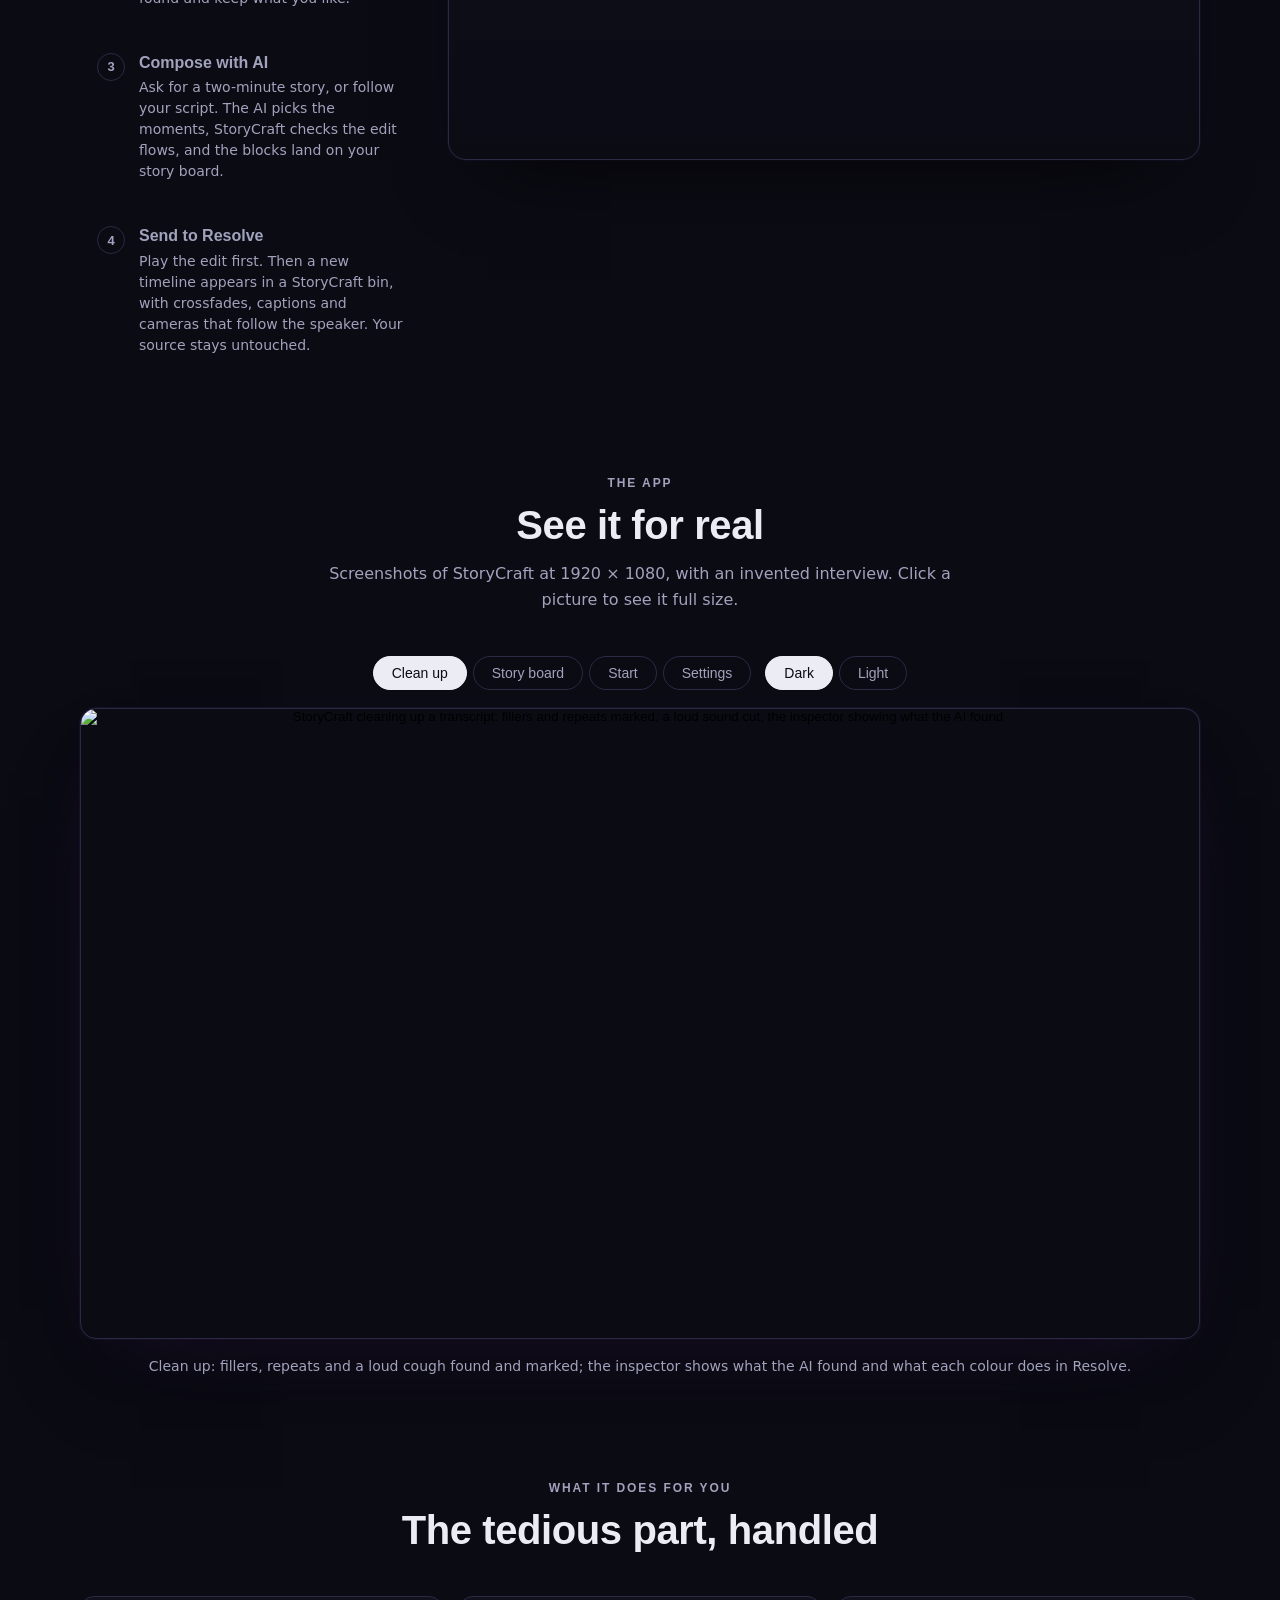
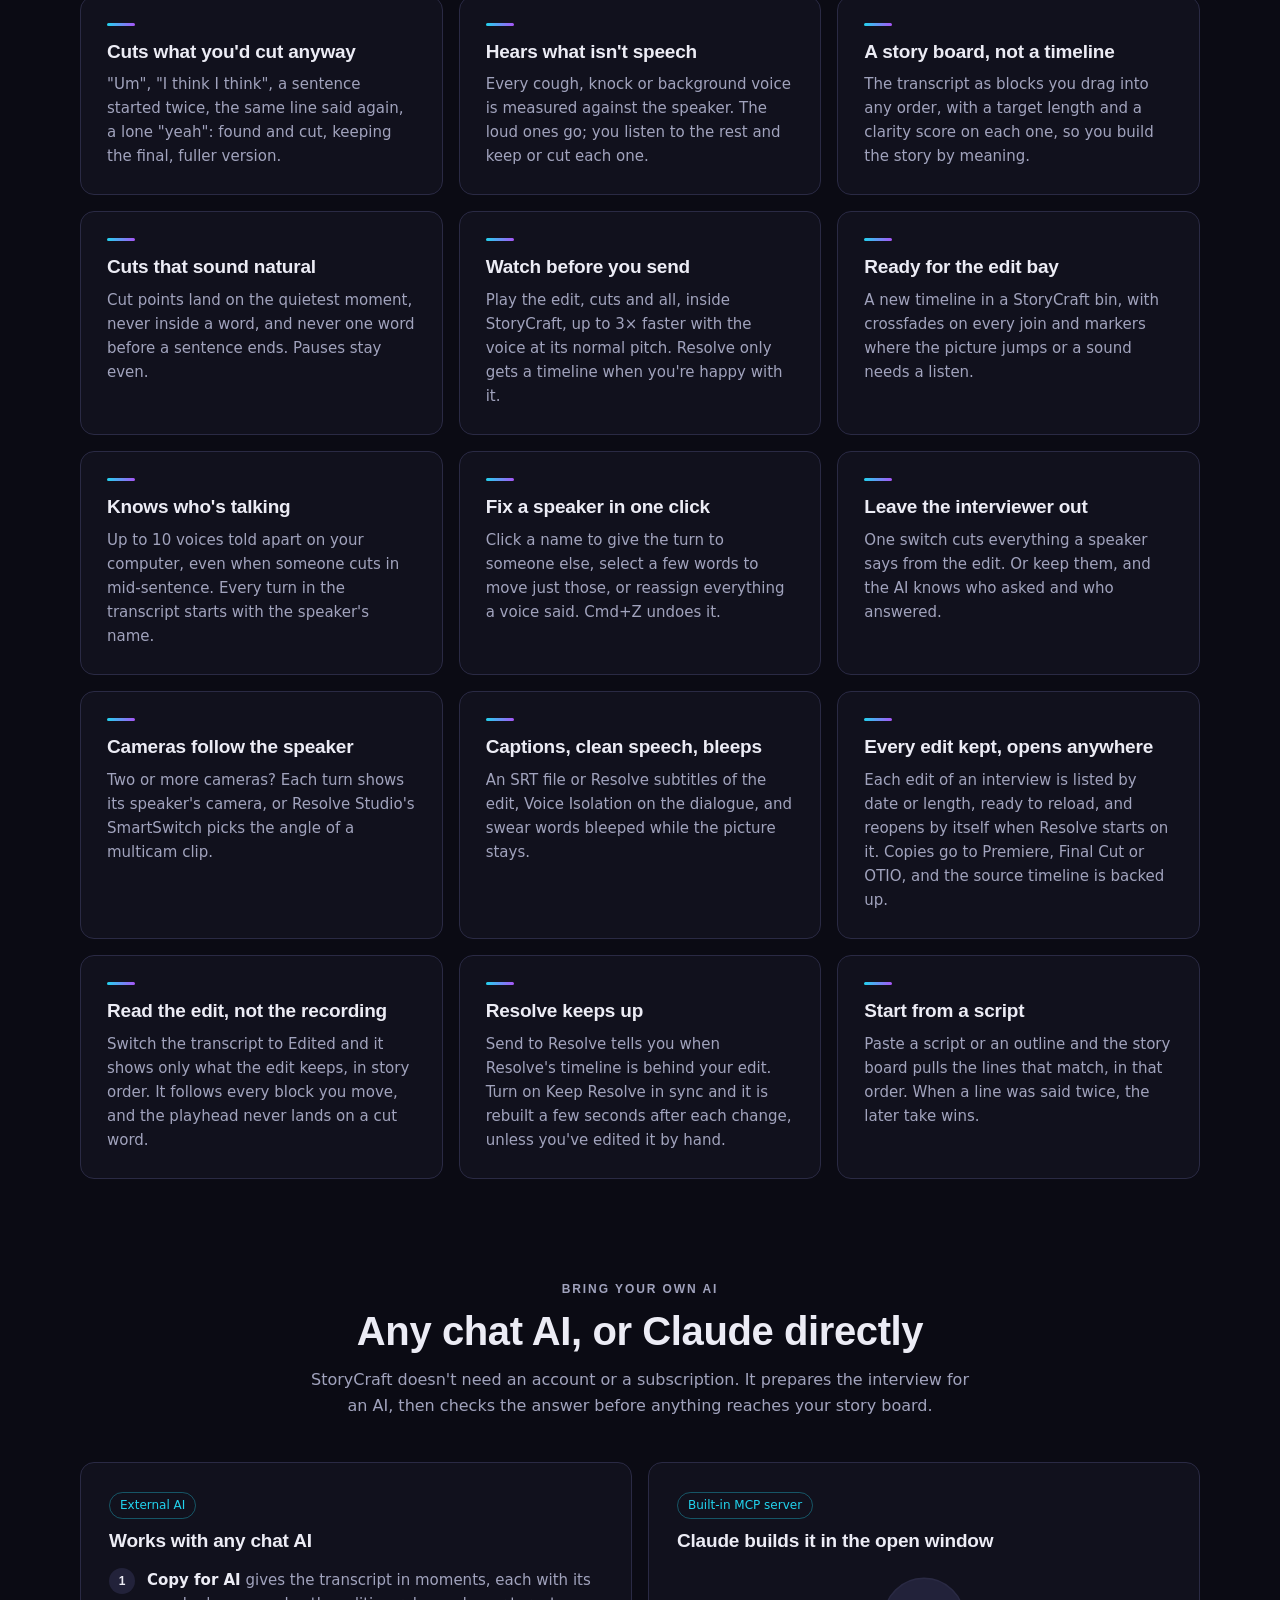
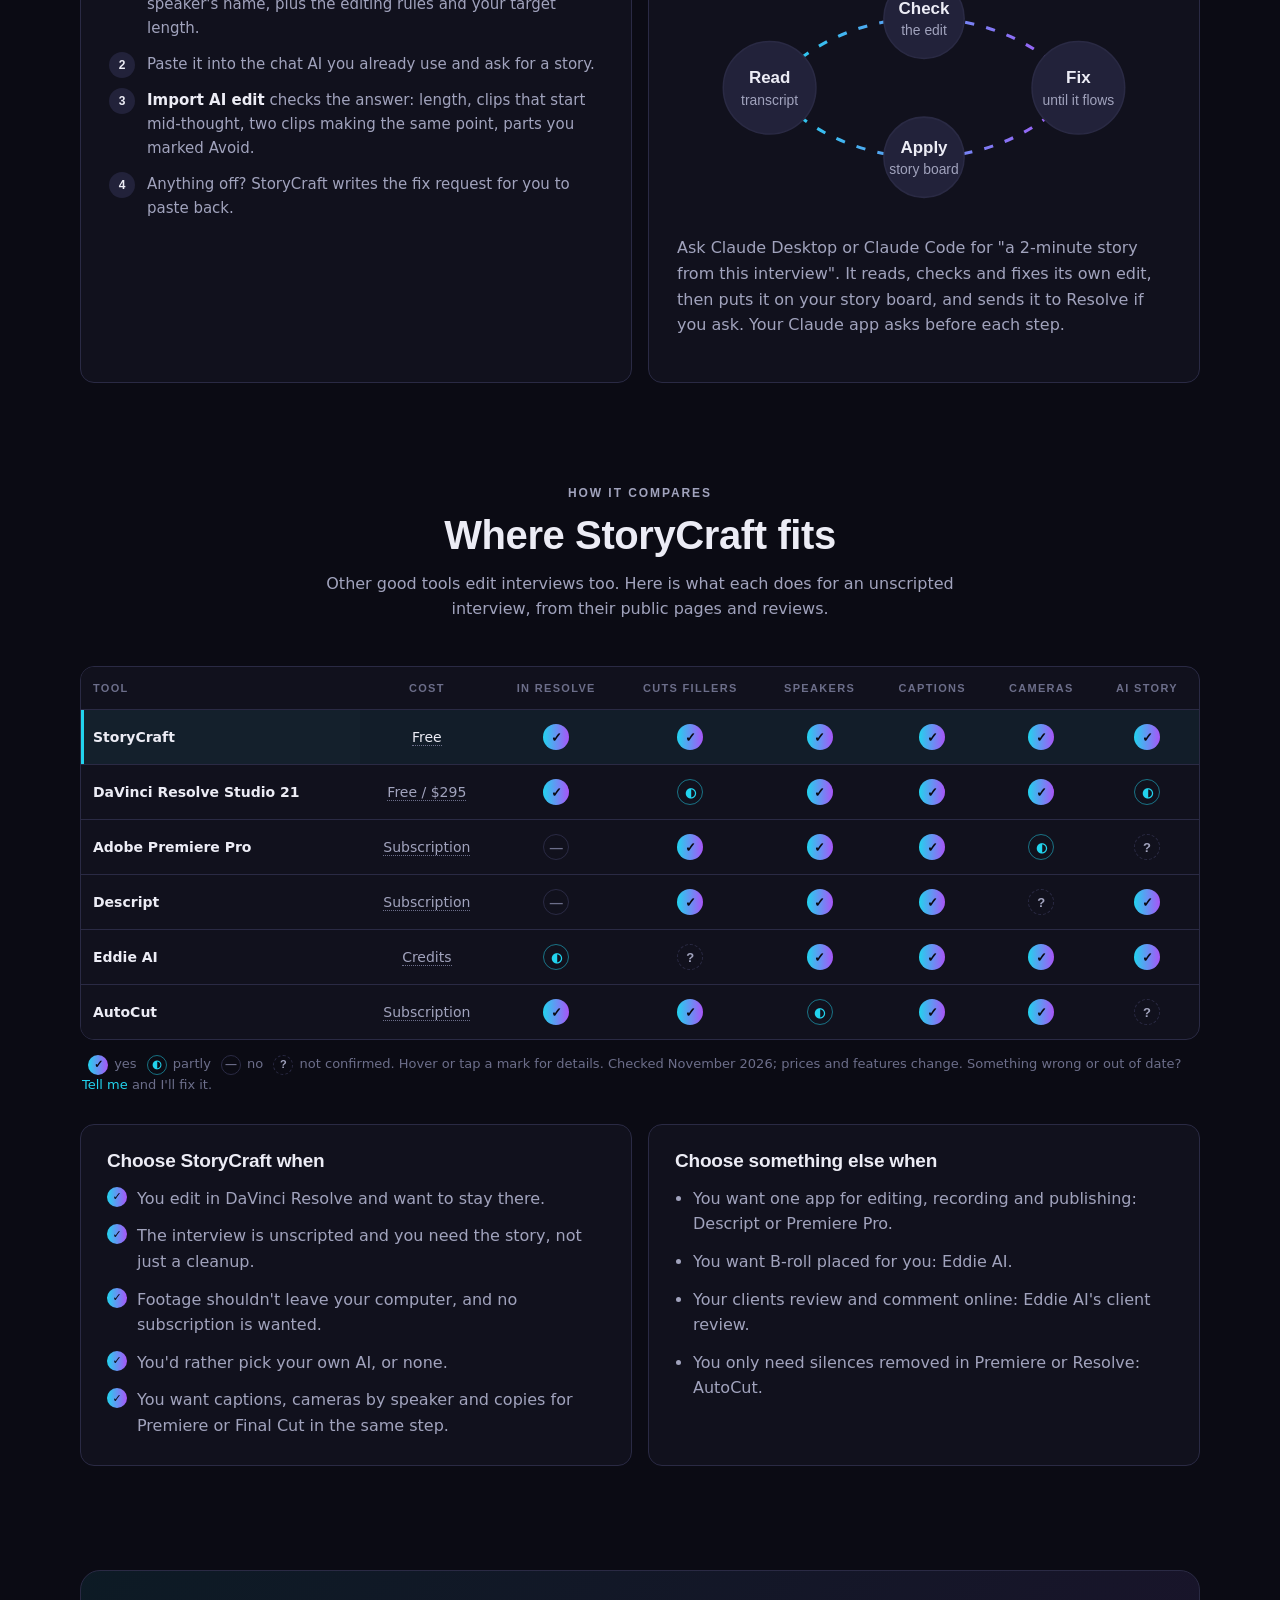
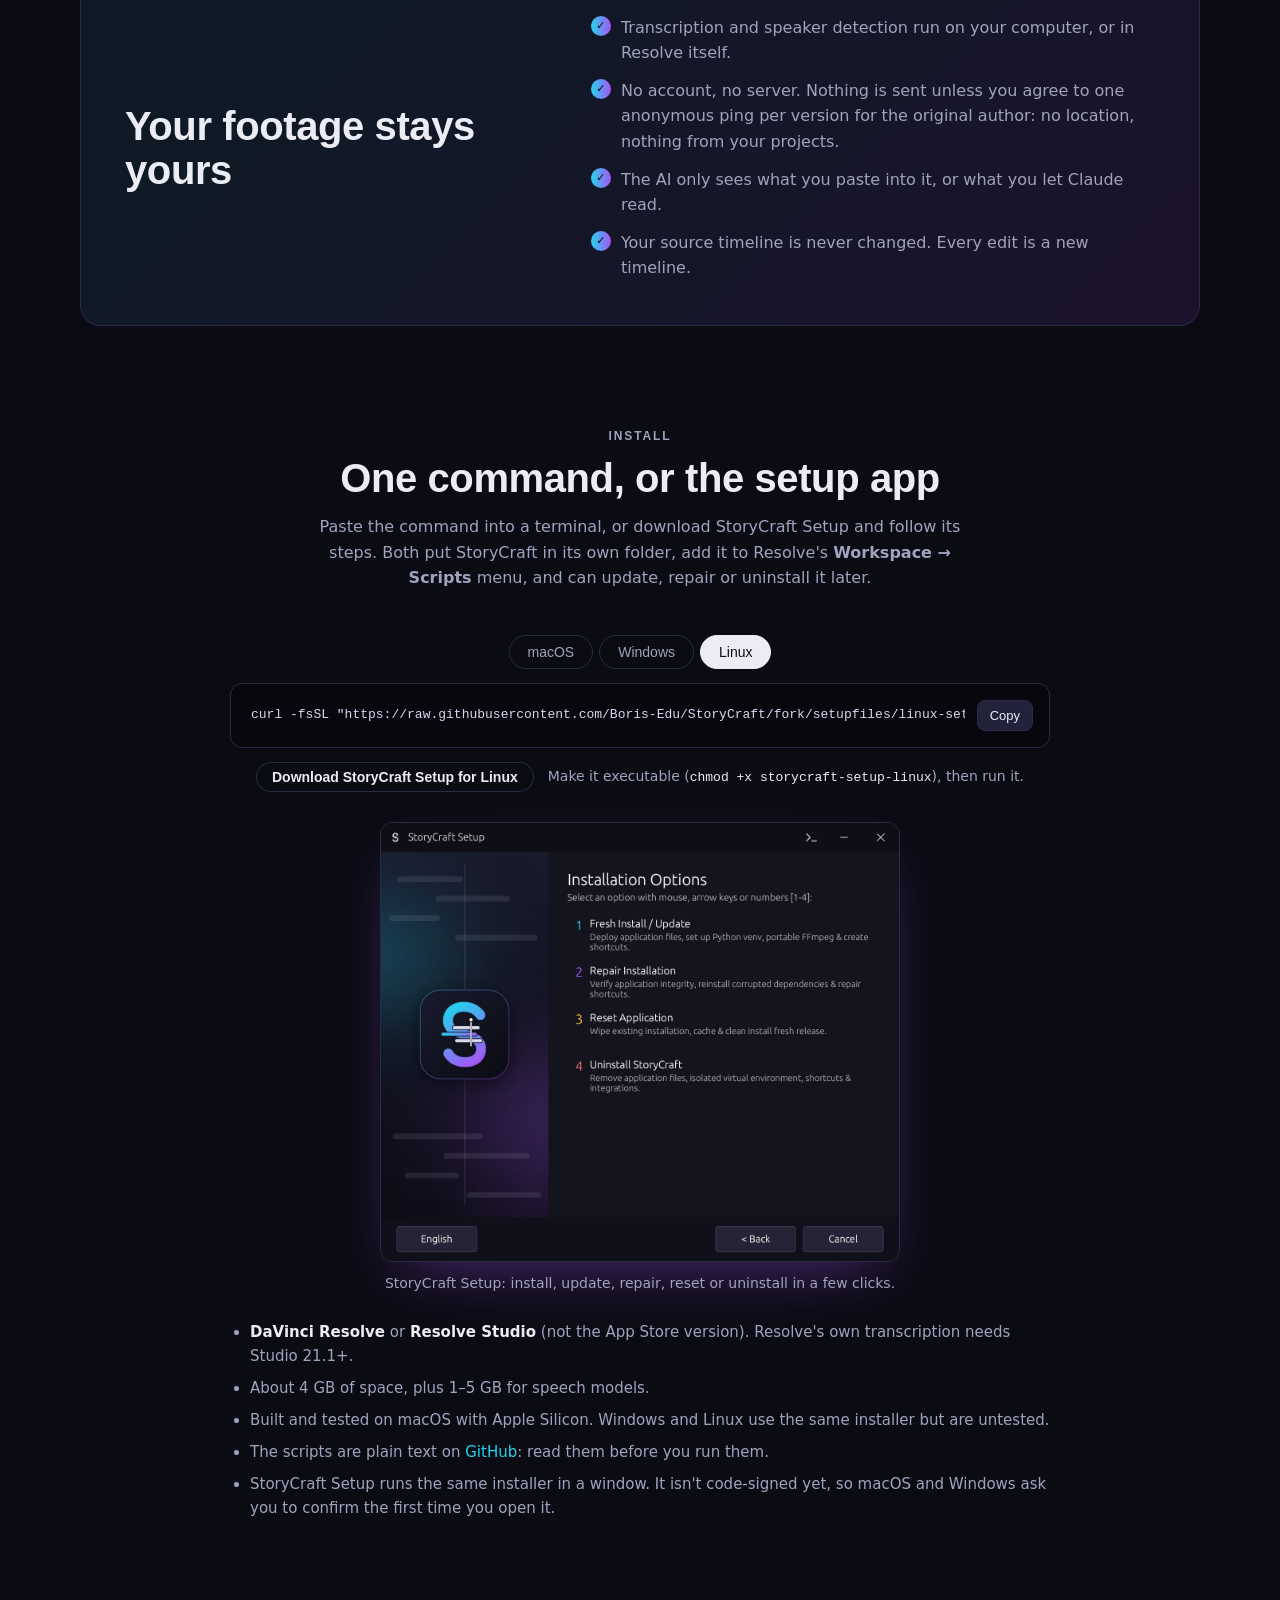
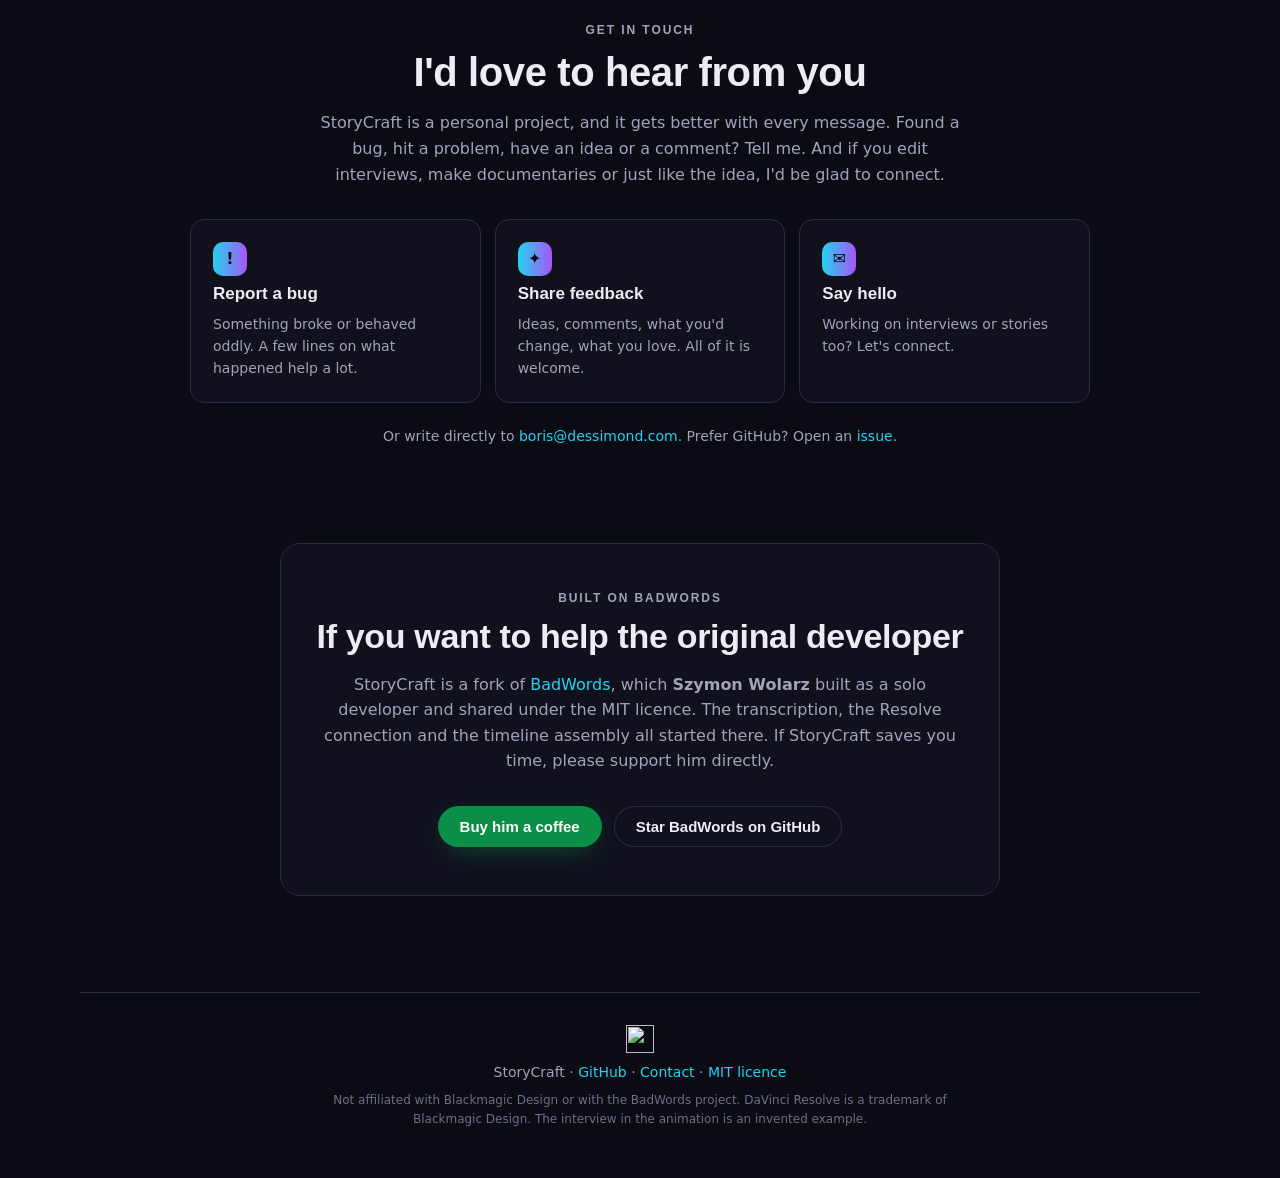
==== commit 23ee4ccc: "feat(website): v4.1 features, animated mark, What's new timeline - Hero mark animated like the app's" ====
--- a/website/index.html
+++ b/website/index.html
@@ -4,7 +4,7 @@
 <meta charset="utf-8">
 <meta name="viewport" content="width=device-width, initial-scale=1">
 <title>StoryCraft for DaVinci Resolve</title>
-<meta name="description" content="StoryCraft turns an unscripted interview into a story inside DaVinci Resolve: it transcribes, cleans up, helps you or your AI build the edit, and hands Resolve a finished timeline. Free and open source.">
+<meta name="description" content="StoryCraft turns an unscripted interview into a story inside DaVinci Resolve: it transcribes, tells up to 10 speakers apart, cleans up, helps you or your AI build the edit, and hands Resolve a finished timeline. Free and open source.">
 <meta name="theme-color" content="#0b0b14">
 <meta property="og:title" content="StoryCraft for DaVinci Resolve">
 <meta property="og:description" content="Turn an unscripted interview into a story, inside DaVinci Resolve.">
@@ -12,7 +12,7 @@
 <link rel="icon" href="assets/brand/favicon.svg" type="image/svg+xml">
 <link rel="icon" href="assets/brand/favicon.ico" sizes="any">
 <link rel="apple-touch-icon" href="assets/brand/apple-touch-icon.png">
-<link rel="stylesheet" href="styles.css?v=8">
+<link rel="stylesheet" href="styles.css?v=13">
 </head>
 <body>
 
@@ -23,8 +23,10 @@
     <a href="#screens">Screenshots</a>
     <a href="#features">Features</a>
     <a href="#ai">AI</a>
+    <a href="#compare">Compare</a>
     <a href="#install">Install</a>
     <a href="#contact">Contact</a>
+    <a href="timeline.html">What's new</a>
   </nav>
   <a class="btn btn-small" href="https://github.com/Boris-Edu/StoryCraft">GitHub</a>
 </header>
@@ -34,7 +36,8 @@
 <!-- ── Hero ─────────────────────────────────────────── -->
 <section class="hero">
   <div class="hero-glow" aria-hidden="true"></div>
-  <img class="hero-mark" src="assets/brand/storycraft-mark.svg" alt="" width="104" height="104">
+  <svg class="hero-mark" data-mark width="104" height="104" viewBox="0 0 512 512" aria-hidden="true"><image href="assets/brand/storycraft-mark.svg" width="512" height="512"/></svg>
+  <a class="new-pill" href="timeline.html"><b>New in 4.1</b> Up to 10 speakers, captions, cameras by speaker, Resolve kept in sync →</a>
   <p class="eyebrow">For DaVinci Resolve · Free and open source</p>
   <h1>Your interview,<br><span class="grad">already a story.</span></h1>
   <p class="lede">StoryCraft turns unscripted footage into text, cleans out what you'd cut anyway, and helps you (or your AI) arrange the moments that matter. Then it hands Resolve a finished timeline.</p>
@@ -66,7 +69,7 @@
     <ol class="steps" role="tablist" aria-label="Workflow steps">
       <li><button class="step" role="tab" data-step="0" aria-selected="true">
         <span class="step-num">1</span>
-        <span class="step-text"><b>Transcribe</b><span>Whisper on your Mac's GPU, or Resolve's own transcription with speaker detection. Saved, so you never wait twice.</span></span>
+        <span class="step-text"><b>Transcribe</b><span>Whisper on your Mac's GPU, or Resolve's own transcription. Up to 10 speakers told apart by voice. Saved, so you never wait twice.</span></span>
         <span class="step-progress" aria-hidden="true"></span>
       </button></li>
       <li><button class="step" role="tab" data-step="1" aria-selected="false">
@@ -76,12 +79,12 @@
       </button></li>
       <li><button class="step" role="tab" data-step="2" aria-selected="false">
         <span class="step-num">3</span>
-        <span class="step-text"><b>Compose with AI</b><span>Ask for a two-minute story. The AI picks the moments, StoryCraft checks the edit flows, and the blocks land on your story board.</span></span>
+        <span class="step-text"><b>Compose with AI</b><span>Ask for a two-minute story, or follow your script. The AI picks the moments, StoryCraft checks the edit flows, and the blocks land on your story board.</span></span>
         <span class="step-progress" aria-hidden="true"></span>
       </button></li>
       <li><button class="step" role="tab" data-step="3" aria-selected="false">
         <span class="step-num">4</span>
-        <span class="step-text"><b>Send to Resolve</b><span>Play the edit first. Then a new timeline appears in a StoryCraft bin, with crossfades and markers. Your source stays untouched.</span></span>
+        <span class="step-text"><b>Send to Resolve</b><span>Play the edit first. Then a new timeline appears in a StoryCraft bin, with crossfades, captions and cameras that follow the speaker. Your source stays untouched.</span></span>
         <span class="step-progress" aria-hidden="true"></span>
       </button></li>
     </ol>
@@ -249,11 +252,47 @@
     </article>
     <article class="card">
       <h3>Watch before you send</h3>
-      <p>Play the edit, cuts and all, inside StoryCraft. Resolve only gets a timeline when you're happy with it.</p>
+      <p>Play the edit, cuts and all, inside StoryCraft, up to 3× faster with the voice at its normal pitch. Resolve only gets a timeline when you're happy with it.</p>
     </article>
     <article class="card">
       <h3>Ready for the edit bay</h3>
       <p>A new timeline in a StoryCraft bin, with crossfades on every join and markers where the picture jumps or a sound needs a listen.</p>
+    </article>
+    <article class="card">
+      <h3>Knows who's talking</h3>
+      <p>Up to 10 voices told apart on your computer, even when someone cuts in mid-sentence. Every turn in the transcript starts with the speaker's name.</p>
+    </article>
+    <article class="card">
+      <h3>Fix a speaker in one click</h3>
+      <p>Click a name to give the turn to someone else, select a few words to move just those, or reassign everything a voice said. Cmd+Z undoes it.</p>
+    </article>
+    <article class="card">
+      <h3>Leave the interviewer out</h3>
+      <p>One switch cuts everything a speaker says from the edit. Or keep them, and the AI knows who asked and who answered.</p>
+    </article>
+    <article class="card">
+      <h3>Cameras follow the speaker</h3>
+      <p>Two or more cameras? Each turn shows its speaker's camera, or Resolve Studio's SmartSwitch picks the angle of a multicam clip.</p>
+    </article>
+    <article class="card">
+      <h3>Captions, clean speech, bleeps</h3>
+      <p>An SRT file or Resolve subtitles of the edit, Voice Isolation on the dialogue, and swear words bleeped while the picture stays.</p>
+    </article>
+    <article class="card">
+      <h3>Every edit kept, opens anywhere</h3>
+      <p>Each edit of an interview is listed by date or length, ready to reload, and reopens by itself when Resolve starts on it. Copies go to Premiere, Final Cut or OTIO, and the source timeline is backed up.</p>
+    </article>
+    <article class="card">
+      <h3>Read the edit, not the recording</h3>
+      <p>Switch the transcript to Edited and it shows only what the edit keeps, in story order. It follows every block you move, and the playhead never lands on a cut word.</p>
+    </article>
+    <article class="card">
+      <h3>Resolve keeps up</h3>
+      <p>Send to Resolve tells you when Resolve's timeline is behind your edit. Turn on Keep Resolve in sync and it is rebuilt a few seconds after each change, unless you've edited it by hand.</p>
+    </article>
+    <article class="card">
+      <h3>Start from a script</h3>
+      <p>Paste a script or an outline and the story board pulls the lines that match, in that order. When a line was said twice, the later take wins.</p>
     </article>
   </div>
 </section>
@@ -267,10 +306,10 @@
   </div>
   <div class="ai-grid">
     <article class="ai-card">
-      <p class="ai-tag">Copy and paste</p>
+      <p class="ai-tag">External AI</p>
       <h3>Works with any chat AI</h3>
       <ol class="loop">
-        <li><b>Copy for AI</b> gives the transcript in moments, with the editing rules and your target length.</li>
+        <li><b>Copy for AI</b> gives the transcript in moments, each with its speaker's name, plus the editing rules and your target length.</li>
         <li>Paste it into the chat AI you already use and ask for a story.</li>
         <li><b>Import AI edit</b> checks the answer: length, clips that start mid-thought, two clips making the same point, parts you marked Avoid.</li>
         <li>Anything off? StoryCraft writes the fix request for you to paste back.</li>
@@ -292,12 +331,58 @@
   </div>
 </section>
 
+<!-- ── Compare ──────────────────────────────────────── -->
+<section id="compare" class="compare wrap">
+  <div class="section-head">
+    <p class="eyebrow">How it compares</p>
+    <h2>Where StoryCraft fits</h2>
+    <p class="section-lede">Other good tools edit interviews too. Here is what each does for an unscripted interview, from their public pages and reviews.</p>
+  </div>
+  <div class="compare-scroll" role="region" aria-label="Comparison table" tabindex="0">
+    <table class="compare-table">
+      <thead>
+        <tr><th scope="col">Tool</th><th scope="col">Cost</th><th scope="col">In Resolve</th><th scope="col">Cuts fillers</th><th scope="col">Speakers</th><th scope="col">Captions</th><th scope="col">Cameras</th><th scope="col">AI story</th></tr>
+      </thead>
+      <tbody>
+        <tr class="us"><th scope="row">StoryCraft</th><td><span class="cost" tabindex="0" aria-label="Free: Free and open source (MIT)." data-tip="Free and open source (MIT).">Free</span></td><td><span class="mk mk-y" tabindex="0" role="img" aria-label="Yes: Works beside Resolve and sends a new Resolve timeline; also copies for Premiere, Final Cut and OTIO." data-tip="Works beside Resolve and sends a new Resolve timeline; also copies for Premiere, Final Cut and OTIO.">✓</span></td><td><span class="mk mk-y" tabindex="0" role="img" aria-label="Yes: Fillers, stutters, restarts, repeats and loud sounds; swear words bleeped or cut." data-tip="Fillers, stutters, restarts, repeats and loud sounds; swear words bleeped or cut.">✓</span></td><td><span class="mk mk-y" tabindex="0" role="img" aria-label="Yes: Up to 10 voices, told apart on your computer; fix any turn in a click." data-tip="Up to 10 voices, told apart on your computer; fix any turn in a click.">✓</span></td><td><span class="mk mk-y" tabindex="0" role="img" aria-label="Yes: An SRT file of the edit, or subtitles made in Resolve (Studio)." data-tip="An SRT file of the edit, or subtitles made in Resolve (Studio).">✓</span></td><td><span class="mk mk-y" tabindex="0" role="img" aria-label="Yes: Each turn shows its speaker&#x27;s camera, or Resolve Studio&#x27;s SmartSwitch picks the angle." data-tip="Each turn shows its speaker&#x27;s camera, or Resolve Studio&#x27;s SmartSwitch picks the angle.">✓</span></td><td><span class="mk mk-y" tabindex="0" role="img" aria-label="Yes: Any chat AI, Claude directly, or your script; the edit is checked for flow and length." data-tip="Any chat AI, Claude directly, or your script; the edit is checked for flow and length.">✓</span></td></tr>
+        <tr><th scope="row">DaVinci Resolve Studio 21</th><td><span class="cost" tabindex="0" aria-label="Free / $295: Free version; Studio is $295 once, and most AI tools need Studio." data-tip="Free version; Studio is $295 once, and most AI tools need Studio.">Free / $295</span></td><td><span class="mk mk-y" tabindex="0" role="img" aria-label="Yes: It is Resolve." data-tip="It is Resolve.">✓</span></td><td><span class="mk mk-p" tabindex="0" role="img" aria-label="Partly: Text-based editing; no one-click filler cut found." data-tip="Text-based editing; no one-click filler cut found.">◐</span></td><td><span class="mk mk-y" tabindex="0" role="img" aria-label="Yes: In Studio&#x27;s transcription." data-tip="In Studio&#x27;s transcription.">✓</span></td><td><span class="mk mk-y" tabindex="0" role="img" aria-label="Yes: Subtitles from audio (Studio)." data-tip="Subtitles from audio (Studio).">✓</span></td><td><span class="mk mk-y" tabindex="0" role="img" aria-label="Yes: SmartSwitch, for multicam clips (Studio)." data-tip="SmartSwitch, for multicam clips (Studio).">✓</span></td><td><span class="mk mk-p" tabindex="0" role="img" aria-label="Partly: IntelliScript builds from a written script; AI assistants can connect since 21.1." data-tip="IntelliScript builds from a written script; AI assistants can connect since 21.1.">◐</span></td></tr>
+        <tr><th scope="row">Adobe Premiere Pro</th><td><span class="cost" tabindex="0" aria-label="Subscription: Creative Cloud subscription." data-tip="Creative Cloud subscription.">Subscription</span></td><td><span class="mk mk-n" tabindex="0" role="img" aria-label="No: A separate editor." data-tip="A separate editor.">—</span></td><td><span class="mk mk-y" tabindex="0" role="img" aria-label="Yes: Filler words, in text-based editing." data-tip="Filler words, in text-based editing.">✓</span></td><td><span class="mk mk-y" tabindex="0" role="img" aria-label="Yes: Speaker labels in the transcript." data-tip="Speaker labels in the transcript.">✓</span></td><td><span class="mk mk-y" tabindex="0" role="img" aria-label="Yes: Captions from Speech to Text." data-tip="Captions from Speech to Text.">✓</span></td><td><span class="mk mk-p" tabindex="0" role="img" aria-label="Partly: Multicam is manual; automatic switching needs a plugin." data-tip="Multicam is manual; automatic switching needs a plugin.">◐</span></td><td><span class="mk mk-u" tabindex="0" role="img" aria-label="Not confirmed: Not confirmed from public information." data-tip="Not confirmed from public information.">?</span></td></tr>
+        <tr><th scope="row">Descript</th><td><span class="cost" tabindex="0" aria-label="Subscription: Subscription with AI credits; a limited free plan." data-tip="Subscription with AI credits; a limited free plan.">Subscription</span></td><td><span class="mk mk-n" tabindex="0" role="img" aria-label="No: Its own editor." data-tip="Its own editor.">—</span></td><td><span class="mk mk-y" tabindex="0" role="img" aria-label="Yes: Filler word removal." data-tip="Filler word removal.">✓</span></td><td><span class="mk mk-y" tabindex="0" role="img" aria-label="Yes: Speaker detection." data-tip="Speaker detection.">✓</span></td><td><span class="mk mk-y" tabindex="0" role="img" aria-label="Yes: SRT and VTT subtitle files." data-tip="SRT and VTT subtitle files.">✓</span></td><td><span class="mk mk-u" tabindex="0" role="img" aria-label="Not confirmed: Not confirmed from public information." data-tip="Not confirmed from public information.">?</span></td><td><span class="mk mk-y" tabindex="0" role="img" aria-label="Yes: Rough cuts with Underlord." data-tip="Rough cuts with Underlord.">✓</span></td></tr>
+        <tr><th scope="row">Eddie AI</th><td><span class="cost" tabindex="0" aria-label="Credits: Credits or a subscription." data-tip="Credits or a subscription.">Credits</span></td><td><span class="mk mk-p" tabindex="0" role="img" aria-label="Partly: Its own app; exports Resolve, Premiere and Final Cut projects." data-tip="Its own app; exports Resolve, Premiere and Final Cut projects.">◐</span></td><td><span class="mk mk-u" tabindex="0" role="img" aria-label="Not confirmed: Not confirmed from public information." data-tip="Not confirmed from public information.">?</span></td><td><span class="mk mk-y" tabindex="0" role="img" aria-label="Yes: Speaker identification." data-tip="Speaker identification.">✓</span></td><td><span class="mk mk-y" tabindex="0" role="img" aria-label="Yes: SRT caption file." data-tip="SRT caption file.">✓</span></td><td><span class="mk mk-y" tabindex="0" role="img" aria-label="Yes: Multicam editing." data-tip="Multicam editing.">✓</span></td><td><span class="mk mk-y" tabindex="0" role="img" aria-label="Yes: Rough cuts from interviews." data-tip="Rough cuts from interviews.">✓</span></td></tr>
+        <tr><th scope="row">AutoCut</th><td><span class="cost" tabindex="0" aria-label="Subscription: Subscription, with a 14-day trial." data-tip="Subscription, with a 14-day trial.">Subscription</span></td><td><span class="mk mk-y" tabindex="0" role="img" aria-label="Yes: A plugin inside Resolve (or Premiere)." data-tip="A plugin inside Resolve (or Premiere).">✓</span></td><td><span class="mk mk-y" tabindex="0" role="img" aria-label="Yes: Silences; repeated takes on the AI plan." data-tip="Silences; repeated takes on the AI plan.">✓</span></td><td><span class="mk mk-p" tabindex="0" role="img" aria-label="Partly: By microphone, for podcasts." data-tip="By microphone, for podcasts.">◐</span></td><td><span class="mk mk-y" tabindex="0" role="img" aria-label="Yes: AutoCaptions." data-tip="AutoCaptions.">✓</span></td><td><span class="mk mk-y" tabindex="0" role="img" aria-label="Yes: By microphone (AutoCut Podcast)." data-tip="By microphone (AutoCut Podcast).">✓</span></td><td><span class="mk mk-u" tabindex="0" role="img" aria-label="Not confirmed: Not confirmed from public information." data-tip="Not confirmed from public information.">?</span></td></tr>
+      </tbody>
+    </table>
+  </div>
+  <p class="compare-legend"><span class="mk mk-y">✓</span> yes <span class="mk mk-p">◐</span> partly <span class="mk mk-n">—</span> no <span class="mk mk-u">?</span> not confirmed. Hover or tap a mark for details. Checked November 2026; prices and features change. Something wrong or out of date? <a href="mailto:boris@dessimond.com?subject=StoryCraft%20comparison">Tell me</a> and I'll fix it.</p>
+  <div class="compare-notes">
+    <div>
+      <h3>Choose StoryCraft when</h3>
+      <ul class="ticks">
+        <li>You edit in DaVinci Resolve and want to stay there.</li>
+        <li>The interview is unscripted and you need the story, not just a cleanup.</li>
+        <li>Footage shouldn't leave your computer, and no subscription is wanted.</li>
+        <li>You'd rather pick your own AI, or none.</li>
+        <li>You want captions, cameras by speaker and copies for Premiere or Final Cut in the same step.</li>
+      </ul>
+    </div>
+    <div>
+      <h3>Choose something else when</h3>
+      <ul class="others">
+        <li>You want one app for editing, recording and publishing: Descript or Premiere Pro.</li>
+        <li>You want B-roll placed for you: Eddie AI.</li>
+        <li>Your clients review and comment online: Eddie AI's client review.</li>
+        <li>You only need silences removed in Premiere or Resolve: AutoCut.</li>
+      </ul>
+    </div>
+  </div>
+</section>
+
 <!-- ── Privacy ──────────────────────────────────────── -->
 <section class="privacy wrap">
   <div class="privacy-inner">
     <h2>Your footage stays yours</h2>
     <ul class="ticks">
-      <li>Transcription runs on your computer, or in Resolve itself.</li>
+      <li>Transcription and speaker detection run on your computer, or in Resolve itself.</li>
       <li>No account, no server. Nothing is sent unless you agree to one anonymous ping per version for the original author: no location, nothing from your projects.</li>
       <li>The AI only sees what you paste into it, or what you let Claude read.</li>
       <li>Your source timeline is never changed. Every edit is a new timeline.</li>
@@ -384,6 +469,7 @@
   <p class="fine">Not affiliated with Blackmagic Design or with the BadWords project. DaVinci Resolve is a trademark of Blackmagic Design. The interview in the animation is an invented example.</p>
 </footer>
 
-<script src="app.js?v=9"></script>
+<script src="app.js?v=10"></script>
+<script src="mark.js?v=1"></script>
 </body>
 </html>
--- a/website/styles.css
+++ b/website/styles.css
@@ -298,6 +298,35 @@
 .loop-diagram { width: 100%; height: auto; margin: 4px 0 8px; }
 .loop-diagram .flow { stroke-dasharray: 6 8; animation: dash 2.4s linear infinite; }
 @keyframes dash { to { stroke-dashoffset: -56; } }
+
+/* ── Compare ── */
+.compare { padding-bottom: 104px; }
+.compare-scroll { overflow-x: auto; border: 1px solid var(--line); border-radius: var(--radius); background: var(--ink-2); }
+.compare-scroll:focus-visible { outline: 2px solid var(--cyan); outline-offset: 2px; }
+.compare-table { width: 100%; min-width: 760px; border-collapse: collapse; font-size: 14px; }
+.compare-table th, .compare-table td { padding: 14px 12px; text-align: center; vertical-align: middle; border-bottom: 1px solid var(--line); color: var(--muted); white-space: nowrap; }
+.compare-table tbody tr:last-child th, .compare-table tbody tr:last-child td { border-bottom: 0; }
+.compare-table thead th { font: 600 11px/1.3 "Outfit", sans-serif; letter-spacing: .12em; text-transform: uppercase; color: var(--faint); }
+.compare-table th:first-child { text-align: left; position: sticky; left: 0; background: var(--ink-2); z-index: 1; }
+.compare-table tbody th { color: var(--text); font-weight: 600; }
+.compare-table tbody tr:hover th, .compare-table tbody tr:hover td { background: rgba(255, 255, 255, .025); }
+.compare-table tr.us th, .compare-table tr.us td { color: var(--text); background: rgba(34, 211, 238, .06); }
+.compare-table tr.us th:first-child { background: #14202c; box-shadow: inset 3px 0 0 var(--cyan); }
+.mk { display: inline-grid; place-items: center; width: 26px; height: 26px; border-radius: 50%; font: 700 13px/1 "Inter", sans-serif; cursor: help; vertical-align: middle; }
+.mk-y { color: #0b0b14; background: var(--grad); }
+.mk-p { color: var(--cyan); border: 1px solid rgba(34, 211, 238, .5); }
+.mk-n { color: var(--faint); border: 1px solid var(--line); }
+.mk-u { color: var(--muted); border: 1px dashed var(--line); }
+.mk:focus-visible, .cost:focus-visible { outline: 2px solid var(--cyan); outline-offset: 2px; }
+.cost { cursor: help; border-bottom: 1px dotted var(--faint); }
+.compare-legend .mk { width: 20px; height: 20px; font-size: 11px; margin: 0 2px 0 6px; cursor: default; }
+.tip { position: fixed; z-index: 50; max-width: 260px; padding: 8px 11px; border-radius: 8px; background: #1d1d2e; color: var(--text); border: 1px solid #3d3d63; font-size: 13px; line-height: 1.4; box-shadow: 0 8px 24px rgba(0, 0, 0, .45); pointer-events: none; opacity: 0; transform: translateY(4px); transition: opacity .12s, transform .12s; }
+.tip.show { opacity: 1; transform: none; }
+.compare-legend { margin: 14px 2px 0; font-size: 13px; color: var(--faint); }
+.compare-notes { display: grid; grid-template-columns: 1fr 1fr; gap: 16px; margin-top: 28px; }
+.compare-notes > div { padding: 26px; border-radius: var(--radius); background: var(--ink-2); border: 1px solid var(--line); }
+.compare-notes h3 { margin-bottom: 14px; }
+.others { margin: 0; padding: 0 0 0 18px; display: grid; gap: 12px; color: var(--muted); }
 .loop-diagram circle { fill: var(--ink-4); stroke: var(--line); }
 .loop-diagram text { fill: var(--text); font: 600 11px "Outfit", sans-serif; text-anchor: middle; }
 .loop-diagram text.sub { fill: var(--muted); font: 9px "Inter", sans-serif; }
@@ -363,7 +392,7 @@
   .step-text span { display: none; }
   .step-text b { font-size: 13px; }
   .cards { grid-template-columns: 1fr 1fr; }
-  .ai-grid, .privacy-inner, .contact-grid { grid-template-columns: 1fr; }
+  .ai-grid, .privacy-inner, .contact-grid, .compare-notes { grid-template-columns: 1fr; }
 }
 @media (max-width: 640px) {
   .nav-links { display: none; }
@@ -378,6 +407,9 @@
   .chat .bubble.reply { display: none; }
   .cards { grid-template-columns: 1fr; }
   .privacy-inner { padding: 28px; }
+  .compare-table { min-width: 620px; font-size: 13px; }
+  .compare-table th, .compare-table td { padding: 12px 8px; }
+  .compare-table tbody th { white-space: normal; width: 104px; min-width: 104px; line-height: 1.3; }
   .line { font-size: 14px; }
   .toast { font-size: 12.5px; }
 }
@@ -387,3 +419,43 @@
   *, *::before, *::after { animation: none !important; transition: none !important; }
   html { scroll-behavior: auto; }
 }
+
+/* ── "New in" pill (hero) ─────────────────────────── */
+.new-pill {
+  display: inline-flex; align-items: center; gap: 10px; max-width: 100%; margin: 0 auto 22px; padding: 6px 14px 6px 6px;
+  border-radius: 999px; border: 1px solid var(--line); background: rgba(17, 17, 29, .7);
+  color: var(--muted); font-size: 13px; line-height: 1.3; text-align: left; transition: border-color .2s, color .2s;
+}
+.new-pill b { flex: none; padding: 3px 10px; border-radius: 999px; background: var(--grad); color: var(--ink); font-weight: 600; font-size: 12px; }
+.new-pill:hover { border-color: #3d3d63; color: var(--text); text-decoration: none; }
+.hero-mark + .new-pill { margin-top: -6px; }
+.nav-links a[aria-current="page"] { color: var(--text); }
+
+/* ── What's new: timeline page ────────────────────── */
+.rel-hero { text-align: center; padding: 72px 0 40px; }
+.rel-mark { display: block; margin: 0 auto 22px; border-radius: 17px; box-shadow: 0 16px 48px -18px rgba(168, 85, 247, .6); }
+.rel-hero h1 { font-size: clamp(36px, 6vw, 60px); font-weight: 600; }
+.rel { list-style: none; margin: 0 auto; padding: 0 0 72px; max-width: 880px; position: relative; }
+.rel::before { content: ""; position: absolute; left: 150px; top: 8px; bottom: 72px; width: 2px; background: linear-gradient(var(--cyan), var(--violet) 40%, var(--line)); }
+.rel-item { display: grid; grid-template-columns: 150px 1fr; gap: 0 40px; position: relative; padding-bottom: 44px; }
+.rel-item::before { content: ""; position: absolute; left: 144px; top: 6px; width: 14px; height: 14px; border-radius: 50%; background: var(--ink); border: 2px solid var(--violet); }
+.rel-latest::before { background: var(--grad); border-color: transparent; box-shadow: 0 0 0 6px rgba(168, 85, 247, .18); }
+.rel-origin::before { border-color: var(--line); }
+.rel-when { display: grid; justify-items: end; align-content: start; gap: 8px; padding-right: 22px; color: var(--muted); font-size: 14px; }
+.rel-ver { padding: 2px 10px; border-radius: 999px; border: 1px solid var(--line); font: 600 12px/1.6 "Outfit", sans-serif; color: var(--text); }
+.rel-latest .rel-ver { background: var(--grad); color: var(--ink); border-color: transparent; }
+.rel-body { padding: 18px 24px 22px; border-radius: var(--radius); background: var(--ink-2); border: 1px solid var(--line); min-width: 0; }
+.rel-latest .rel-body { border-color: #3d3d63; }
+.rel-body h2 { font-size: clamp(20px, 2.6vw, 26px); margin-bottom: 12px; }
+.rel-body h3 { font-size: 13px; letter-spacing: .12em; text-transform: uppercase; color: var(--muted); margin: 18px 0 8px; }
+.rel-body ul { margin: 0; padding-left: 18px; color: var(--muted); font-size: 15px; display: grid; gap: 6px; }
+.rel-body li::marker { color: var(--violet); }
+.rel-body b { color: var(--text); font-weight: 600; }
+.rel-body p { margin: 0; color: var(--muted); font-size: 15px; }
+@media (max-width: 720px) {
+  .rel::before { left: 6px; }
+  .rel-item { grid-template-columns: 1fr; padding-left: 30px; }
+  .rel-item::before { left: 0; }
+  .rel-when { justify-items: start; grid-auto-flow: column; justify-content: start; align-items: center; padding: 0 0 10px; }
+  .rel-body { padding: 16px; }
+}
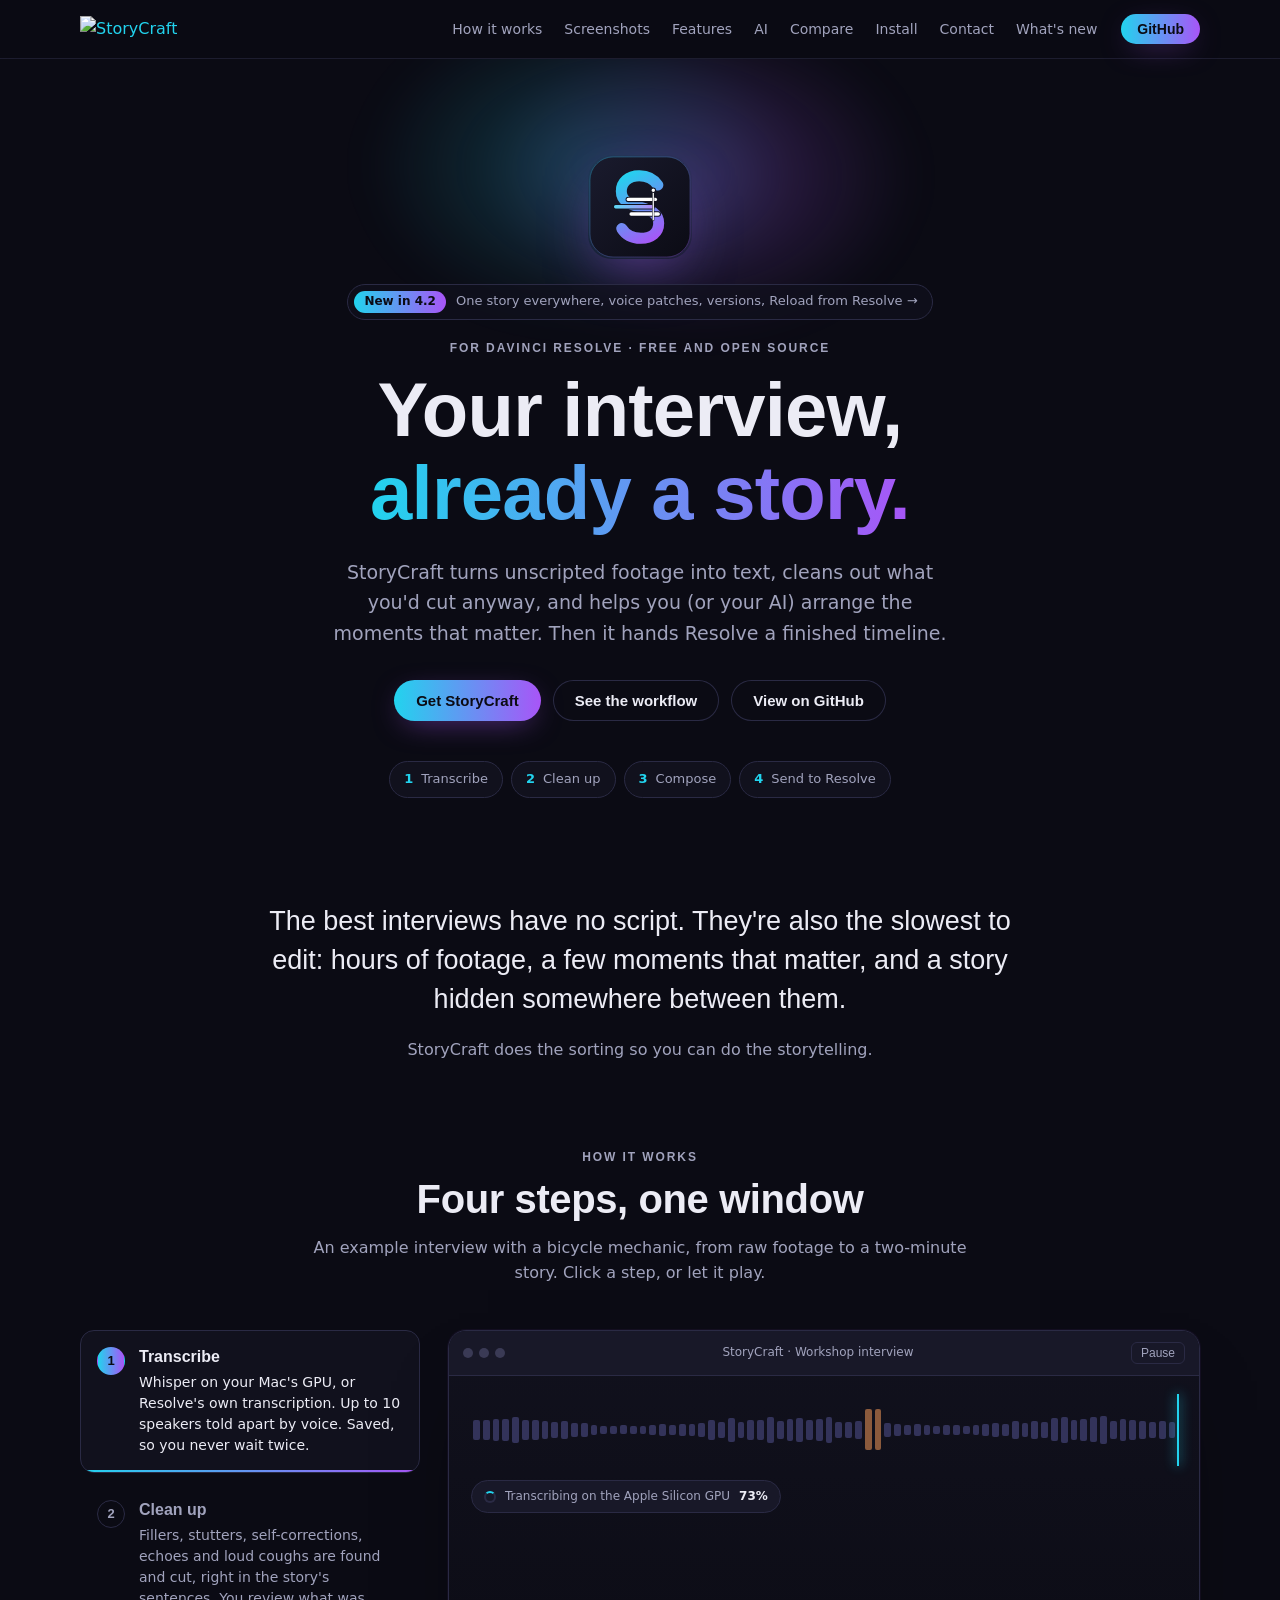
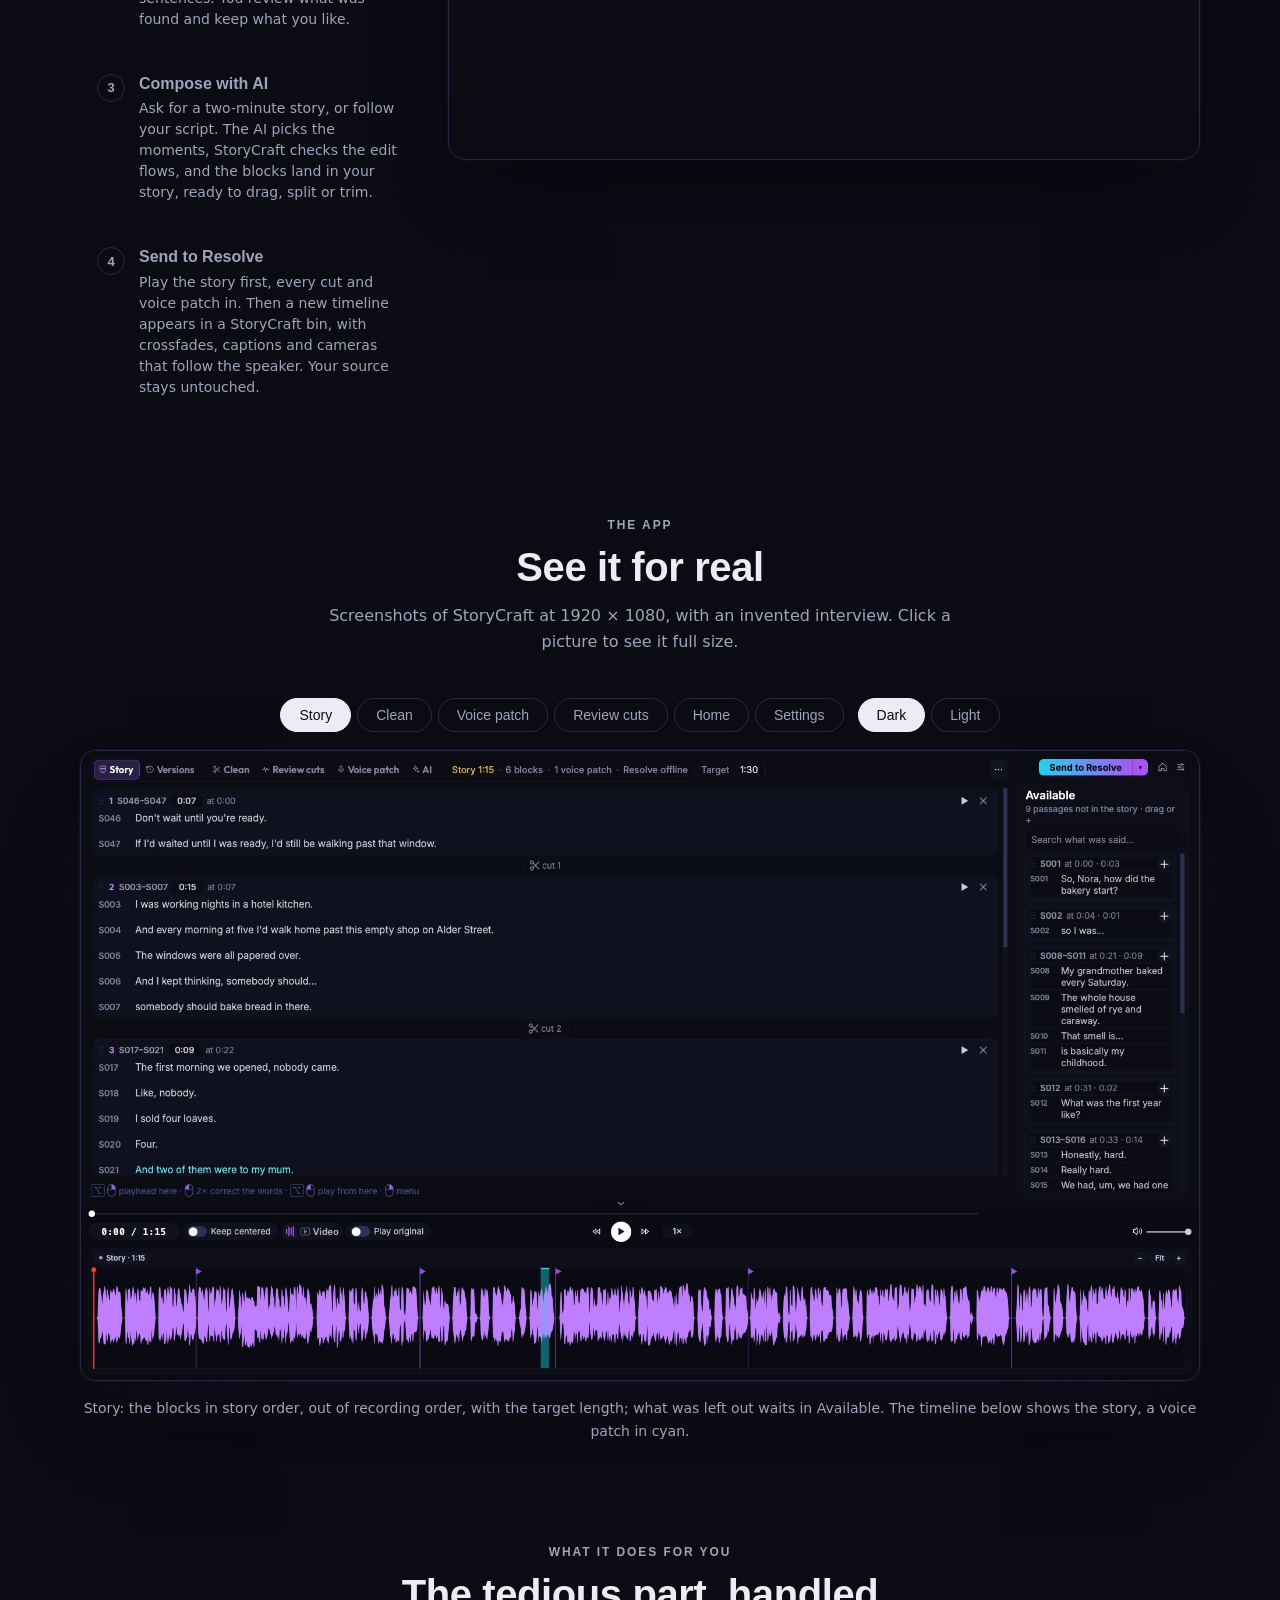
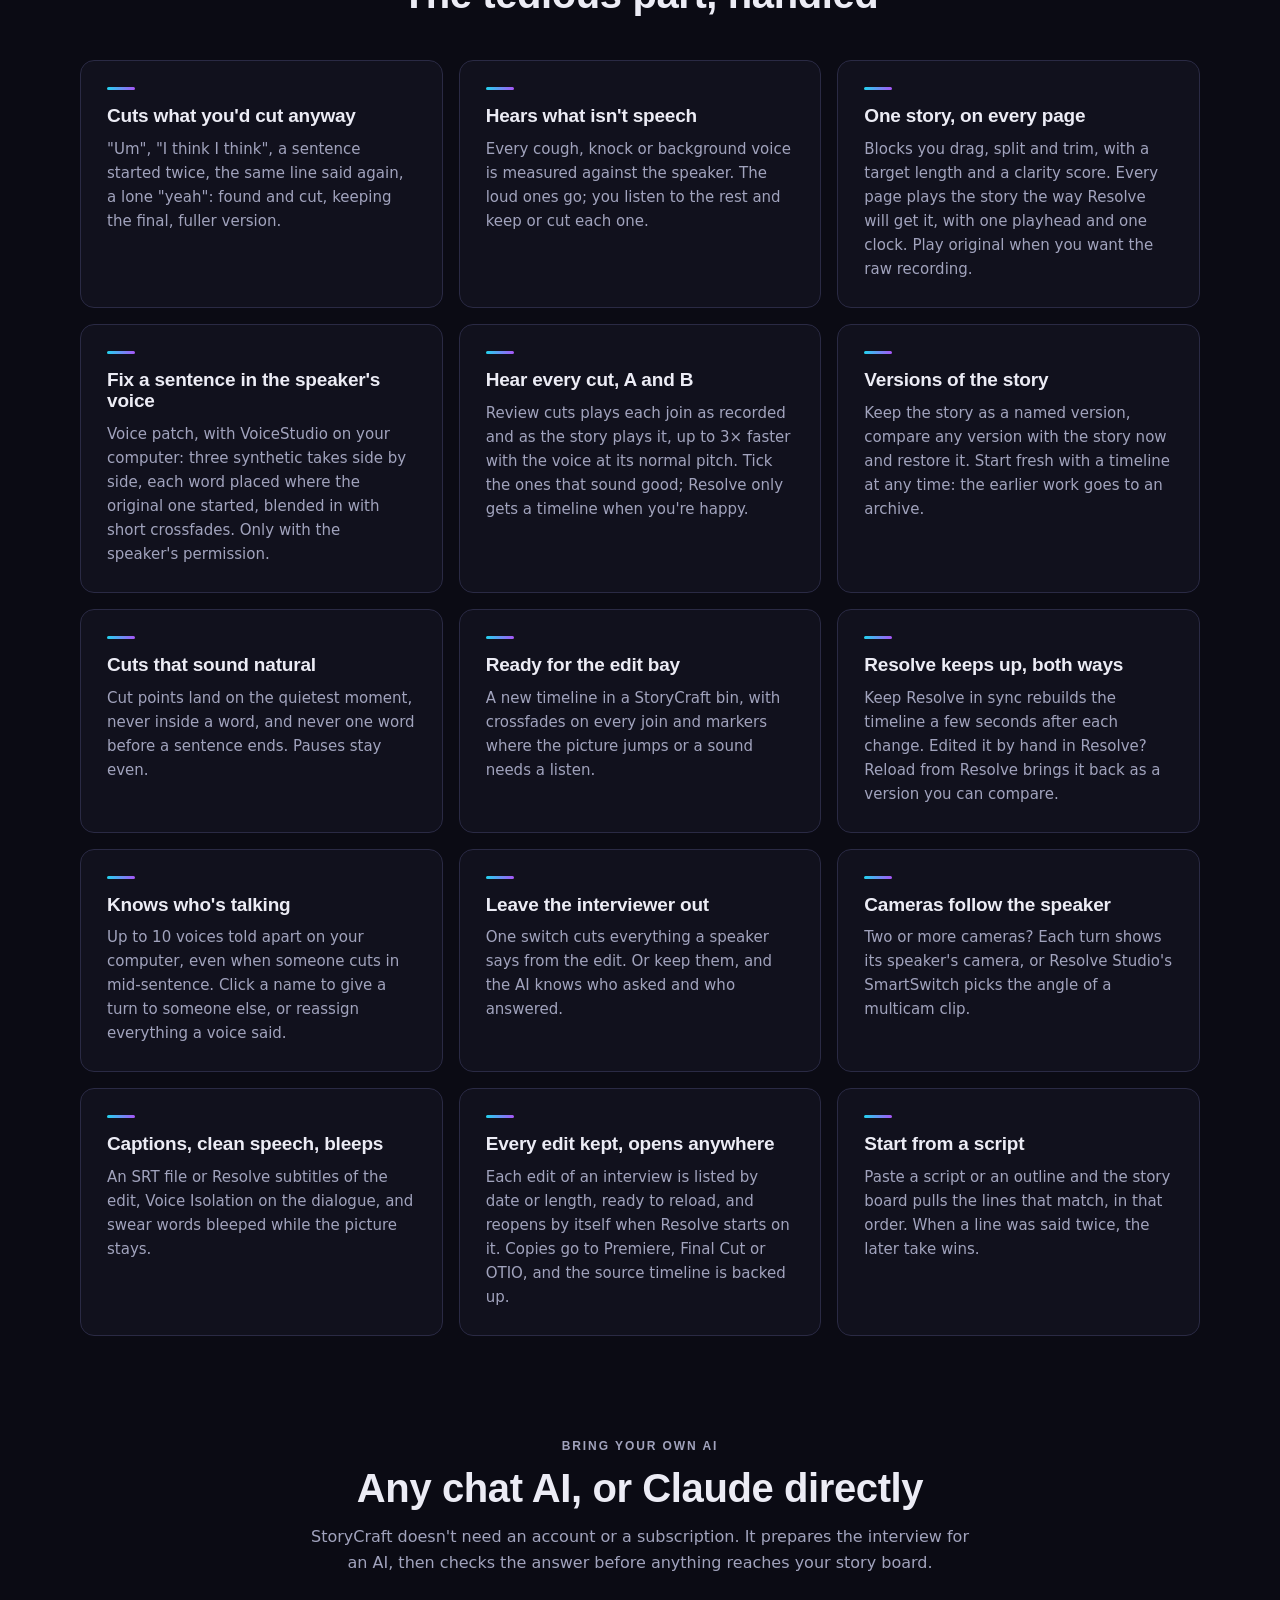
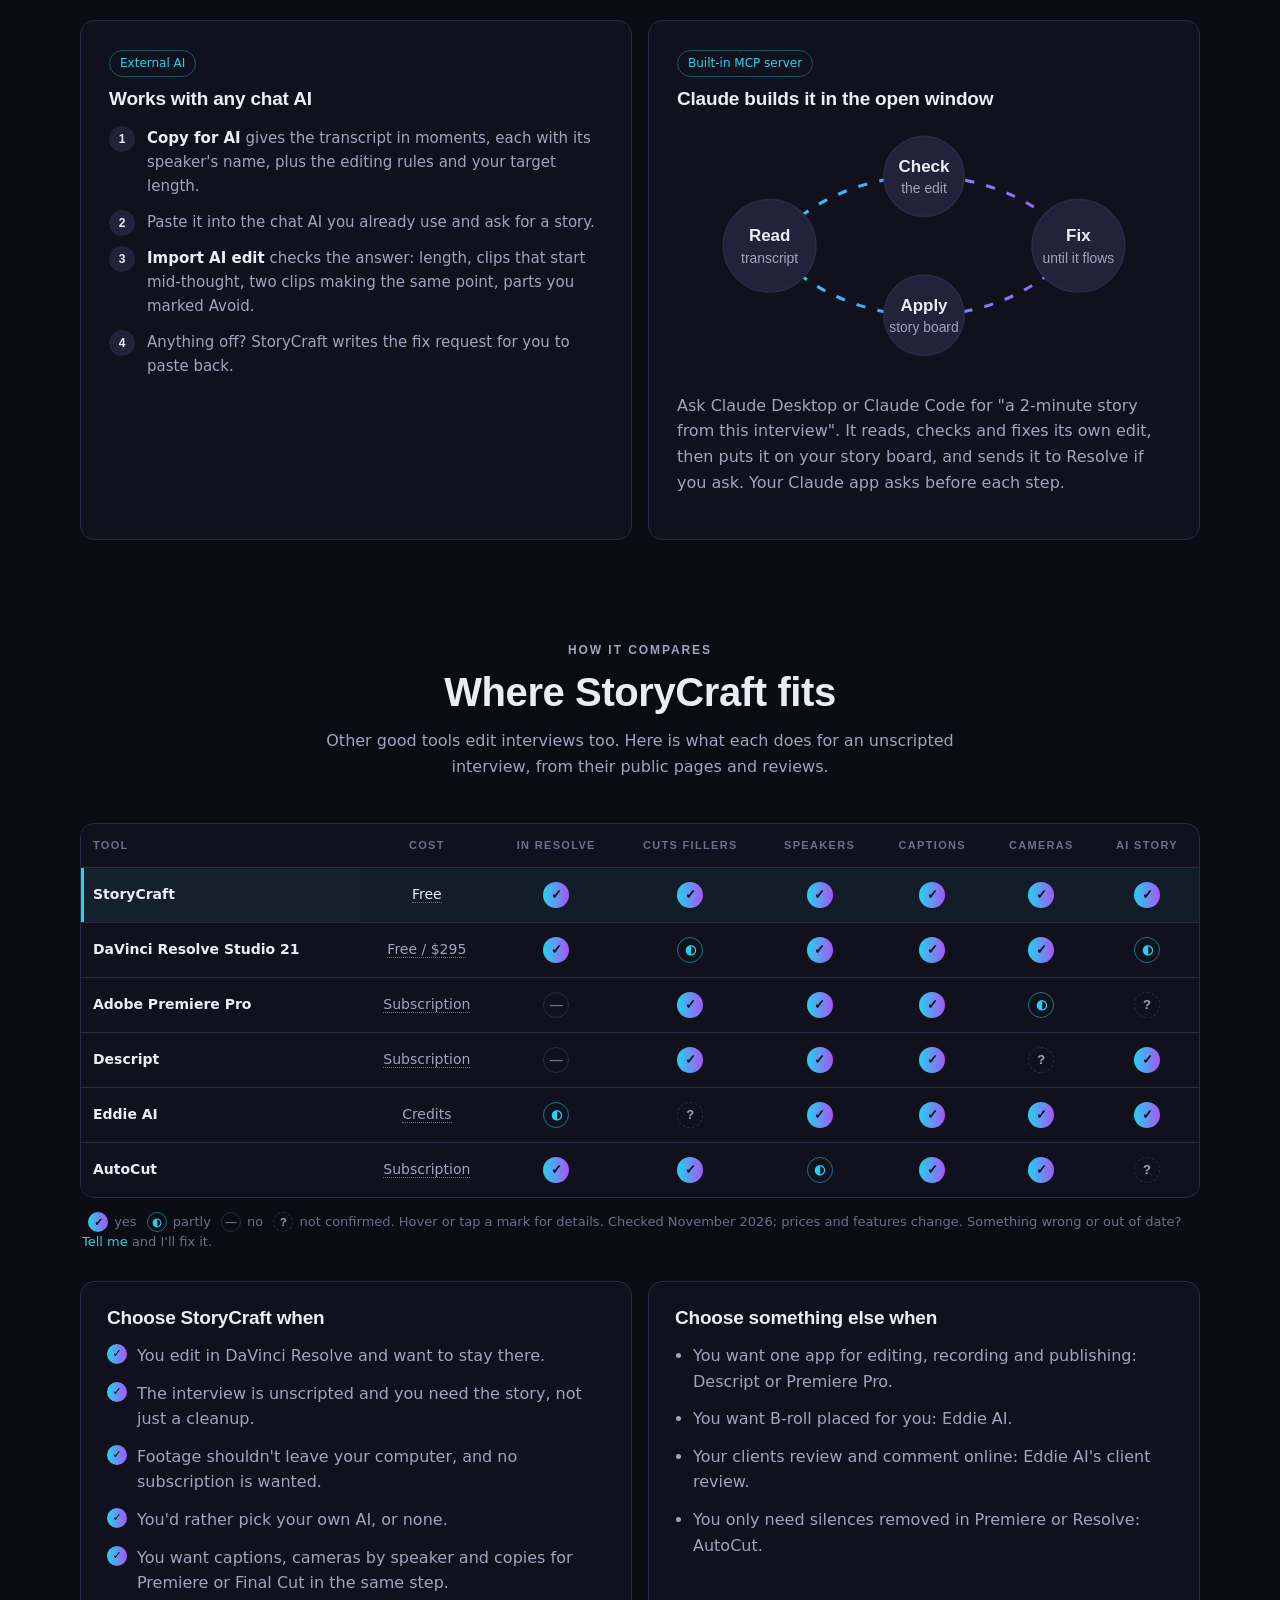
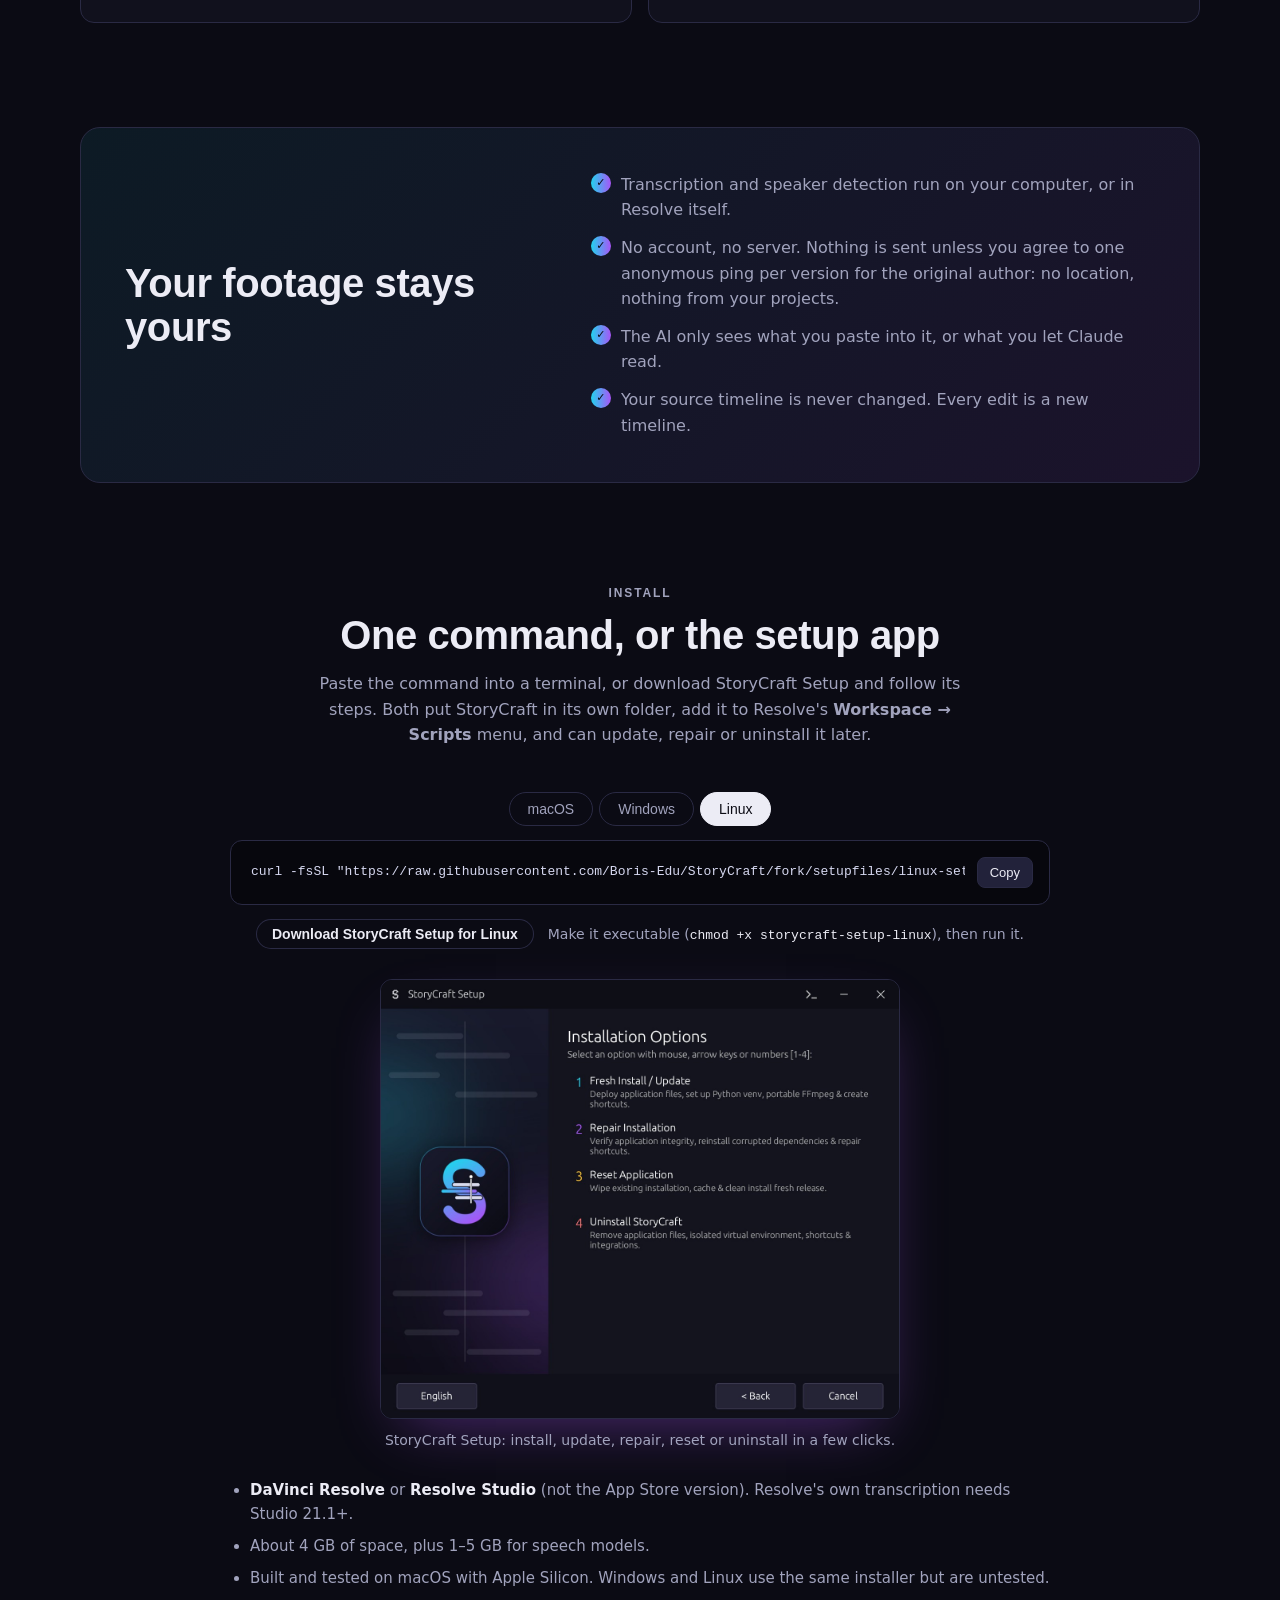
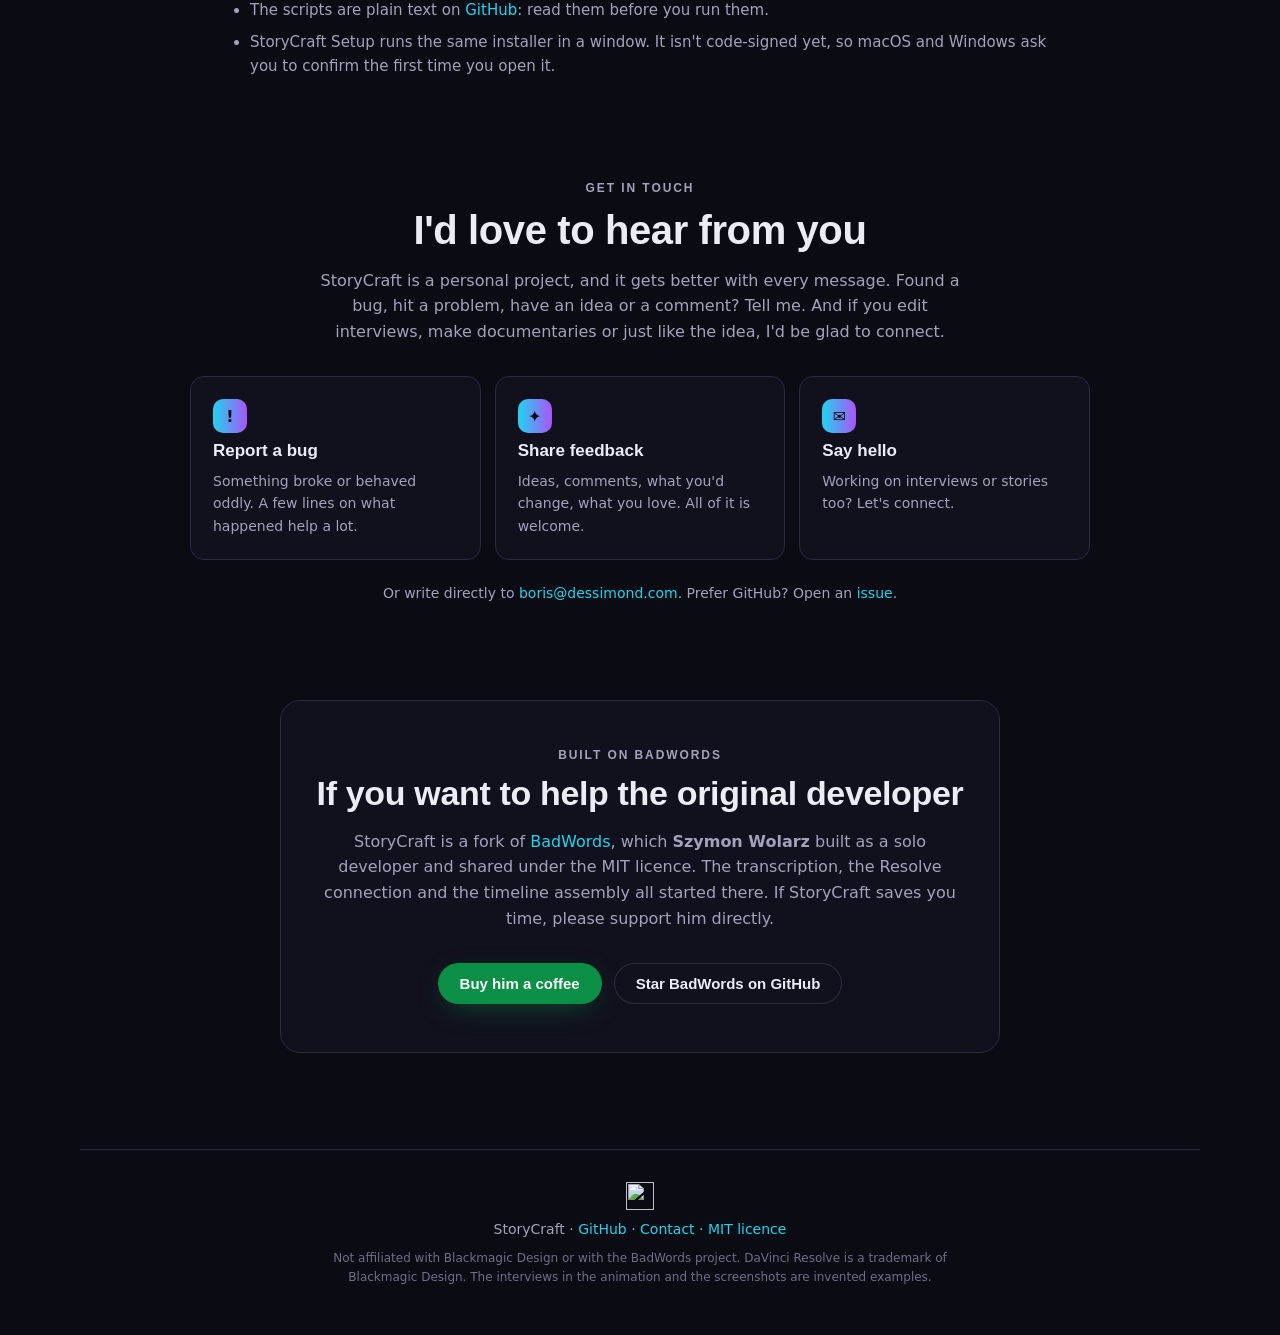
==== commit 7c6d5e2c: "feat(website): v4.2 timeline entry, new screenshots, story-centred copy - timeline.html: v4.2.0 (9 N" ====
--- a/website/index.html
+++ b/website/index.html
@@ -12,7 +12,7 @@
 <link rel="icon" href="assets/brand/favicon.svg" type="image/svg+xml">
 <link rel="icon" href="assets/brand/favicon.ico" sizes="any">
 <link rel="apple-touch-icon" href="assets/brand/apple-touch-icon.png">
-<link rel="stylesheet" href="styles.css?v=13">
+<link rel="stylesheet" href="styles.css?v=14">
 </head>
 <body>
 
@@ -37,7 +37,7 @@
 <section class="hero">
   <div class="hero-glow" aria-hidden="true"></div>
   <svg class="hero-mark" data-mark width="104" height="104" viewBox="0 0 512 512" aria-hidden="true"><image href="assets/brand/storycraft-mark.svg" width="512" height="512"/></svg>
-  <a class="new-pill" href="timeline.html"><b>New in 4.1</b> Up to 10 speakers, captions, cameras by speaker, Resolve kept in sync →</a>
+  <a class="new-pill" href="timeline.html#v4-2-0"><b>New in 4.2</b> One story everywhere, voice patches, versions, Reload from Resolve →</a>
   <p class="eyebrow">For DaVinci Resolve · Free and open source</p>
   <h1>Your interview,<br><span class="grad">already a story.</span></h1>
   <p class="lede">StoryCraft turns unscripted footage into text, cleans out what you'd cut anyway, and helps you (or your AI) arrange the moments that matter. Then it hands Resolve a finished timeline.</p>
@@ -74,17 +74,17 @@
       </button></li>
       <li><button class="step" role="tab" data-step="1" aria-selected="false">
         <span class="step-num">2</span>
-        <span class="step-text"><b>Clean up</b><span>Fillers, stutters, self-corrections, echoes and loud coughs are found and cut. You review what the AI found and keep what you like.</span></span>
+        <span class="step-text"><b>Clean up</b><span>Fillers, stutters, self-corrections, echoes and loud coughs are found and cut, right in the story's sentences. You review what was found and keep what you like.</span></span>
         <span class="step-progress" aria-hidden="true"></span>
       </button></li>
       <li><button class="step" role="tab" data-step="2" aria-selected="false">
         <span class="step-num">3</span>
-        <span class="step-text"><b>Compose with AI</b><span>Ask for a two-minute story, or follow your script. The AI picks the moments, StoryCraft checks the edit flows, and the blocks land on your story board.</span></span>
+        <span class="step-text"><b>Compose with AI</b><span>Ask for a two-minute story, or follow your script. The AI picks the moments, StoryCraft checks the edit flows, and the blocks land in your story, ready to drag, split or trim.</span></span>
         <span class="step-progress" aria-hidden="true"></span>
       </button></li>
       <li><button class="step" role="tab" data-step="3" aria-selected="false">
         <span class="step-num">4</span>
-        <span class="step-text"><b>Send to Resolve</b><span>Play the edit first. Then a new timeline appears in a StoryCraft bin, with crossfades, captions and cameras that follow the speaker. Your source stays untouched.</span></span>
+        <span class="step-text"><b>Send to Resolve</b><span>Play the story first, every cut and voice patch in. Then a new timeline appears in a StoryCraft bin, with crossfades, captions and cameras that follow the speaker. Your source stays untouched.</span></span>
         <span class="step-progress" aria-hidden="true"></span>
       </button></li>
     </ol>
@@ -139,11 +139,11 @@
             <p class="tool" data-at="1000"><span class="tick ok"></span><code>get_transcript</code> 38 moments</p>
             <p class="tool" data-at="1700"><span class="tick warn"></span><code>check_edit</code> 2:31 · clips 3 and 5 make the same point</p>
             <p class="tool" data-at="2600"><span class="tick ok"></span><code>check_edit</code> 1:58 · the edit flows</p>
-            <p class="tool" data-at="3200"><span class="tick ok"></span><code>apply_edit</code> on the story board</p>
+            <p class="tool" data-at="3200"><span class="tick ok"></span><code>apply_edit</code> in the story</p>
             <p class="bubble reply" data-at="3700">Opens in the garage, the first bike, what changed, the kids, and ends on why it matters.</p>
           </div>
           <div class="board" data-at="2600" data-cls="sorted-meter">
-            <div class="board-head"><span>Story board</span><span class="target">Target 2:00 · <b><span class="t-a" data-at="1700" data-cls="hide">—</span><span data-at="2600" data-cls="hide"><span class="t-b" data-at="1700">2:31</span></span><span class="t-c" data-at="2600">1:58</span></b></span></div>
+            <div class="board-head"><span>Story</span><span class="target">Target 2:00 · <b><span class="t-a" data-at="1700" data-cls="hide">—</span><span data-at="2600" data-cls="hide"><span class="t-b" data-at="1700">2:31</span></span><span class="t-c" data-at="2600">1:58</span></b></span></div>
             <div class="meter"><span data-at="1700" data-cls="over"></span></div>
             <div class="blocks">
               <div class="block" style="--from:0;--to:0" data-at="2600" data-cls="sorted"><i style="--c:#22d3ee"></i>The garage<em>0:14</em></div>
@@ -205,9 +205,11 @@
   </div>
   <div class="screens-bar">
     <div class="tabs screens-tabs" role="tablist" aria-label="Screens">
-      <button class="tab" role="tab" aria-selected="true" data-shot="clean-up">Clean up</button>
-      <button class="tab" role="tab" aria-selected="false" data-shot="story-board">Story board</button>
-      <button class="tab" role="tab" aria-selected="false" data-shot="start">Start</button>
+      <button class="tab" role="tab" aria-selected="true" data-shot="story-board">Story</button>
+      <button class="tab" role="tab" aria-selected="false" data-shot="clean-up">Clean</button>
+      <button class="tab" role="tab" aria-selected="false" data-shot="voice-patch">Voice patch</button>
+      <button class="tab" role="tab" aria-selected="false" data-shot="review-cuts">Review cuts</button>
+      <button class="tab" role="tab" aria-selected="false" data-shot="start">Home</button>
       <button class="tab" role="tab" aria-selected="false" data-shot="settings">Settings</button>
     </div>
     <div class="tabs mode-tabs" role="group" aria-label="Theme">
@@ -217,9 +219,9 @@
   </div>
   <figure class="shot">
     <button class="shot-open" type="button" aria-label="Open the screenshot full size">
-      <img id="shot-img" src="assets/shots/clean-up.jpg?v=2" width="1920" height="1080" alt="StoryCraft cleaning up a transcript: fillers and repeats marked, a loud sound cut, the inspector showing what the AI found" loading="lazy">
+      <img id="shot-img" src="assets/shots/story-board.jpg?v=4" width="1920" height="1080" alt="The StoryCraft Story page: six blocks of an invented bakery interview in story order, Available on the right, the story timeline with a cyan voice patch below" loading="lazy">
     </button>
-    <figcaption id="shot-caption">Clean up: fillers, repeats and a loud cough found and marked; the inspector shows what the AI found and what each colour does in Resolve.</figcaption>
+    <figcaption id="shot-caption">Story: the blocks in story order, out of recording order, with the target length; what was left out waits in Available. The timeline below shows the story, a voice patch in cyan.</figcaption>
   </figure>
 </section>
 <dialog class="lightbox" id="lightbox" aria-label="Screenshot">
@@ -243,28 +245,36 @@
       <p>Every cough, knock or background voice is measured against the speaker. The loud ones go; you listen to the rest and keep or cut each one.</p>
     </article>
     <article class="card">
-      <h3>A story board, not a timeline</h3>
-      <p>The transcript as blocks you drag into any order, with a target length and a clarity score on each one, so you build the story by meaning.</p>
+      <h3>One story, on every page</h3>
+      <p>Blocks you drag, split and trim, with a target length and a clarity score. Every page plays the story the way Resolve will get it, with one playhead and one clock. Play original when you want the raw recording.</p>
+    </article>
+    <article class="card">
+      <h3>Fix a sentence in the speaker's voice</h3>
+      <p>Voice patch, with VoiceStudio on your computer: three synthetic takes side by side, each word placed where the original one started, blended in with short crossfades. Only with the speaker's permission.</p>
+    </article>
+    <article class="card">
+      <h3>Hear every cut, A and B</h3>
+      <p>Review cuts plays each join as recorded and as the story plays it, up to 3× faster with the voice at its normal pitch. Tick the ones that sound good; Resolve only gets a timeline when you're happy.</p>
+    </article>
+    <article class="card">
+      <h3>Versions of the story</h3>
+      <p>Keep the story as a named version, compare any version with the story now and restore it. Start fresh with a timeline at any time: the earlier work goes to an archive.</p>
     </article>
     <article class="card">
       <h3>Cuts that sound natural</h3>
       <p>Cut points land on the quietest moment, never inside a word, and never one word before a sentence ends. Pauses stay even.</p>
     </article>
     <article class="card">
-      <h3>Watch before you send</h3>
-      <p>Play the edit, cuts and all, inside StoryCraft, up to 3× faster with the voice at its normal pitch. Resolve only gets a timeline when you're happy with it.</p>
-    </article>
-    <article class="card">
       <h3>Ready for the edit bay</h3>
       <p>A new timeline in a StoryCraft bin, with crossfades on every join and markers where the picture jumps or a sound needs a listen.</p>
     </article>
     <article class="card">
+      <h3>Resolve keeps up, both ways</h3>
+      <p>Keep Resolve in sync rebuilds the timeline a few seconds after each change. Edited it by hand in Resolve? Reload from Resolve brings it back as a version you can compare.</p>
+    </article>
+    <article class="card">
       <h3>Knows who's talking</h3>
-      <p>Up to 10 voices told apart on your computer, even when someone cuts in mid-sentence. Every turn in the transcript starts with the speaker's name.</p>
-    </article>
-    <article class="card">
-      <h3>Fix a speaker in one click</h3>
-      <p>Click a name to give the turn to someone else, select a few words to move just those, or reassign everything a voice said. Cmd+Z undoes it.</p>
+      <p>Up to 10 voices told apart on your computer, even when someone cuts in mid-sentence. Click a name to give a turn to someone else, or reassign everything a voice said.</p>
     </article>
     <article class="card">
       <h3>Leave the interviewer out</h3>
@@ -281,14 +291,6 @@
     <article class="card">
       <h3>Every edit kept, opens anywhere</h3>
       <p>Each edit of an interview is listed by date or length, ready to reload, and reopens by itself when Resolve starts on it. Copies go to Premiere, Final Cut or OTIO, and the source timeline is backed up.</p>
-    </article>
-    <article class="card">
-      <h3>Read the edit, not the recording</h3>
-      <p>Switch the transcript to Edited and it shows only what the edit keeps, in story order. It follows every block you move, and the playhead never lands on a cut word.</p>
-    </article>
-    <article class="card">
-      <h3>Resolve keeps up</h3>
-      <p>Send to Resolve tells you when Resolve's timeline is behind your edit. Turn on Keep Resolve in sync and it is rebuilt a few seconds after each change, unless you've edited it by hand.</p>
     </article>
     <article class="card">
       <h3>Start from a script</h3>
@@ -344,7 +346,7 @@
         <tr><th scope="col">Tool</th><th scope="col">Cost</th><th scope="col">In Resolve</th><th scope="col">Cuts fillers</th><th scope="col">Speakers</th><th scope="col">Captions</th><th scope="col">Cameras</th><th scope="col">AI story</th></tr>
       </thead>
       <tbody>
-        <tr class="us"><th scope="row">StoryCraft</th><td><span class="cost" tabindex="0" aria-label="Free: Free and open source (MIT)." data-tip="Free and open source (MIT).">Free</span></td><td><span class="mk mk-y" tabindex="0" role="img" aria-label="Yes: Works beside Resolve and sends a new Resolve timeline; also copies for Premiere, Final Cut and OTIO." data-tip="Works beside Resolve and sends a new Resolve timeline; also copies for Premiere, Final Cut and OTIO.">✓</span></td><td><span class="mk mk-y" tabindex="0" role="img" aria-label="Yes: Fillers, stutters, restarts, repeats and loud sounds; swear words bleeped or cut." data-tip="Fillers, stutters, restarts, repeats and loud sounds; swear words bleeped or cut.">✓</span></td><td><span class="mk mk-y" tabindex="0" role="img" aria-label="Yes: Up to 10 voices, told apart on your computer; fix any turn in a click." data-tip="Up to 10 voices, told apart on your computer; fix any turn in a click.">✓</span></td><td><span class="mk mk-y" tabindex="0" role="img" aria-label="Yes: An SRT file of the edit, or subtitles made in Resolve (Studio)." data-tip="An SRT file of the edit, or subtitles made in Resolve (Studio).">✓</span></td><td><span class="mk mk-y" tabindex="0" role="img" aria-label="Yes: Each turn shows its speaker&#x27;s camera, or Resolve Studio&#x27;s SmartSwitch picks the angle." data-tip="Each turn shows its speaker&#x27;s camera, or Resolve Studio&#x27;s SmartSwitch picks the angle.">✓</span></td><td><span class="mk mk-y" tabindex="0" role="img" aria-label="Yes: Any chat AI, Claude directly, or your script; the edit is checked for flow and length." data-tip="Any chat AI, Claude directly, or your script; the edit is checked for flow and length.">✓</span></td></tr>
+        <tr class="us"><th scope="row">StoryCraft</th><td><span class="cost" tabindex="0" aria-label="Free: Free and open source (MIT)." data-tip="Free and open source (MIT).">Free</span></td><td><span class="mk mk-y" tabindex="0" role="img" aria-label="Yes: Works beside Resolve, sends a new Resolve timeline and brings your hand edits back; also copies for Premiere, Final Cut and OTIO." data-tip="Works beside Resolve, sends a new Resolve timeline and brings your hand edits back; also copies for Premiere, Final Cut and OTIO.">✓</span></td><td><span class="mk mk-y" tabindex="0" role="img" aria-label="Yes: Fillers, stutters, restarts, repeats and loud sounds; swear words bleeped or cut." data-tip="Fillers, stutters, restarts, repeats and loud sounds; swear words bleeped or cut.">✓</span></td><td><span class="mk mk-y" tabindex="0" role="img" aria-label="Yes: Up to 10 voices, told apart on your computer; fix any turn in a click." data-tip="Up to 10 voices, told apart on your computer; fix any turn in a click.">✓</span></td><td><span class="mk mk-y" tabindex="0" role="img" aria-label="Yes: An SRT file of the edit, or subtitles made in Resolve (Studio)." data-tip="An SRT file of the edit, or subtitles made in Resolve (Studio).">✓</span></td><td><span class="mk mk-y" tabindex="0" role="img" aria-label="Yes: Each turn shows its speaker&#x27;s camera, or Resolve Studio&#x27;s SmartSwitch picks the angle." data-tip="Each turn shows its speaker&#x27;s camera, or Resolve Studio&#x27;s SmartSwitch picks the angle.">✓</span></td><td><span class="mk mk-y" tabindex="0" role="img" aria-label="Yes: Any chat AI, Claude directly, or your script; the edit is checked for flow and length." data-tip="Any chat AI, Claude directly, or your script; the edit is checked for flow and length.">✓</span></td></tr>
         <tr><th scope="row">DaVinci Resolve Studio 21</th><td><span class="cost" tabindex="0" aria-label="Free / $295: Free version; Studio is $295 once, and most AI tools need Studio." data-tip="Free version; Studio is $295 once, and most AI tools need Studio.">Free / $295</span></td><td><span class="mk mk-y" tabindex="0" role="img" aria-label="Yes: It is Resolve." data-tip="It is Resolve.">✓</span></td><td><span class="mk mk-p" tabindex="0" role="img" aria-label="Partly: Text-based editing; no one-click filler cut found." data-tip="Text-based editing; no one-click filler cut found.">◐</span></td><td><span class="mk mk-y" tabindex="0" role="img" aria-label="Yes: In Studio&#x27;s transcription." data-tip="In Studio&#x27;s transcription.">✓</span></td><td><span class="mk mk-y" tabindex="0" role="img" aria-label="Yes: Subtitles from audio (Studio)." data-tip="Subtitles from audio (Studio).">✓</span></td><td><span class="mk mk-y" tabindex="0" role="img" aria-label="Yes: SmartSwitch, for multicam clips (Studio)." data-tip="SmartSwitch, for multicam clips (Studio).">✓</span></td><td><span class="mk mk-p" tabindex="0" role="img" aria-label="Partly: IntelliScript builds from a written script; AI assistants can connect since 21.1." data-tip="IntelliScript builds from a written script; AI assistants can connect since 21.1.">◐</span></td></tr>
         <tr><th scope="row">Adobe Premiere Pro</th><td><span class="cost" tabindex="0" aria-label="Subscription: Creative Cloud subscription." data-tip="Creative Cloud subscription.">Subscription</span></td><td><span class="mk mk-n" tabindex="0" role="img" aria-label="No: A separate editor." data-tip="A separate editor.">—</span></td><td><span class="mk mk-y" tabindex="0" role="img" aria-label="Yes: Filler words, in text-based editing." data-tip="Filler words, in text-based editing.">✓</span></td><td><span class="mk mk-y" tabindex="0" role="img" aria-label="Yes: Speaker labels in the transcript." data-tip="Speaker labels in the transcript.">✓</span></td><td><span class="mk mk-y" tabindex="0" role="img" aria-label="Yes: Captions from Speech to Text." data-tip="Captions from Speech to Text.">✓</span></td><td><span class="mk mk-p" tabindex="0" role="img" aria-label="Partly: Multicam is manual; automatic switching needs a plugin." data-tip="Multicam is manual; automatic switching needs a plugin.">◐</span></td><td><span class="mk mk-u" tabindex="0" role="img" aria-label="Not confirmed: Not confirmed from public information." data-tip="Not confirmed from public information.">?</span></td></tr>
         <tr><th scope="row">Descript</th><td><span class="cost" tabindex="0" aria-label="Subscription: Subscription with AI credits; a limited free plan." data-tip="Subscription with AI credits; a limited free plan.">Subscription</span></td><td><span class="mk mk-n" tabindex="0" role="img" aria-label="No: Its own editor." data-tip="Its own editor.">—</span></td><td><span class="mk mk-y" tabindex="0" role="img" aria-label="Yes: Filler word removal." data-tip="Filler word removal.">✓</span></td><td><span class="mk mk-y" tabindex="0" role="img" aria-label="Yes: Speaker detection." data-tip="Speaker detection.">✓</span></td><td><span class="mk mk-y" tabindex="0" role="img" aria-label="Yes: SRT and VTT subtitle files." data-tip="SRT and VTT subtitle files.">✓</span></td><td><span class="mk mk-u" tabindex="0" role="img" aria-label="Not confirmed: Not confirmed from public information." data-tip="Not confirmed from public information.">?</span></td><td><span class="mk mk-y" tabindex="0" role="img" aria-label="Yes: Rough cuts with Underlord." data-tip="Rough cuts with Underlord.">✓</span></td></tr>
@@ -466,10 +468,10 @@
 <footer class="footer wrap">
   <img src="assets/brand/storycraft-glyph.svg" alt="" width="28" height="28">
   <p>StoryCraft · <a href="https://github.com/Boris-Edu/StoryCraft">GitHub</a> · <a href="mailto:boris@dessimond.com">Contact</a> · <a href="https://github.com/Boris-Edu/StoryCraft/blob/fork/LICENSE">MIT licence</a></p>
-  <p class="fine">Not affiliated with Blackmagic Design or with the BadWords project. DaVinci Resolve is a trademark of Blackmagic Design. The interview in the animation is an invented example.</p>
+  <p class="fine">Not affiliated with Blackmagic Design or with the BadWords project. DaVinci Resolve is a trademark of Blackmagic Design. The interviews in the animation and the screenshots are invented examples.</p>
 </footer>
 
-<script src="app.js?v=10"></script>
+<script src="app.js?v=11"></script>
 <script src="mark.js?v=1"></script>
 </body>
 </html>
--- a/website/styles.css
+++ b/website/styles.css
@@ -23,7 +23,7 @@
 }
 
 * { box-sizing: border-box; }
-html { scroll-behavior: smooth; }
+html { scroll-behavior: smooth; scroll-padding-top: 76px; }
 body {
   margin: 0;
   background: var(--ink);
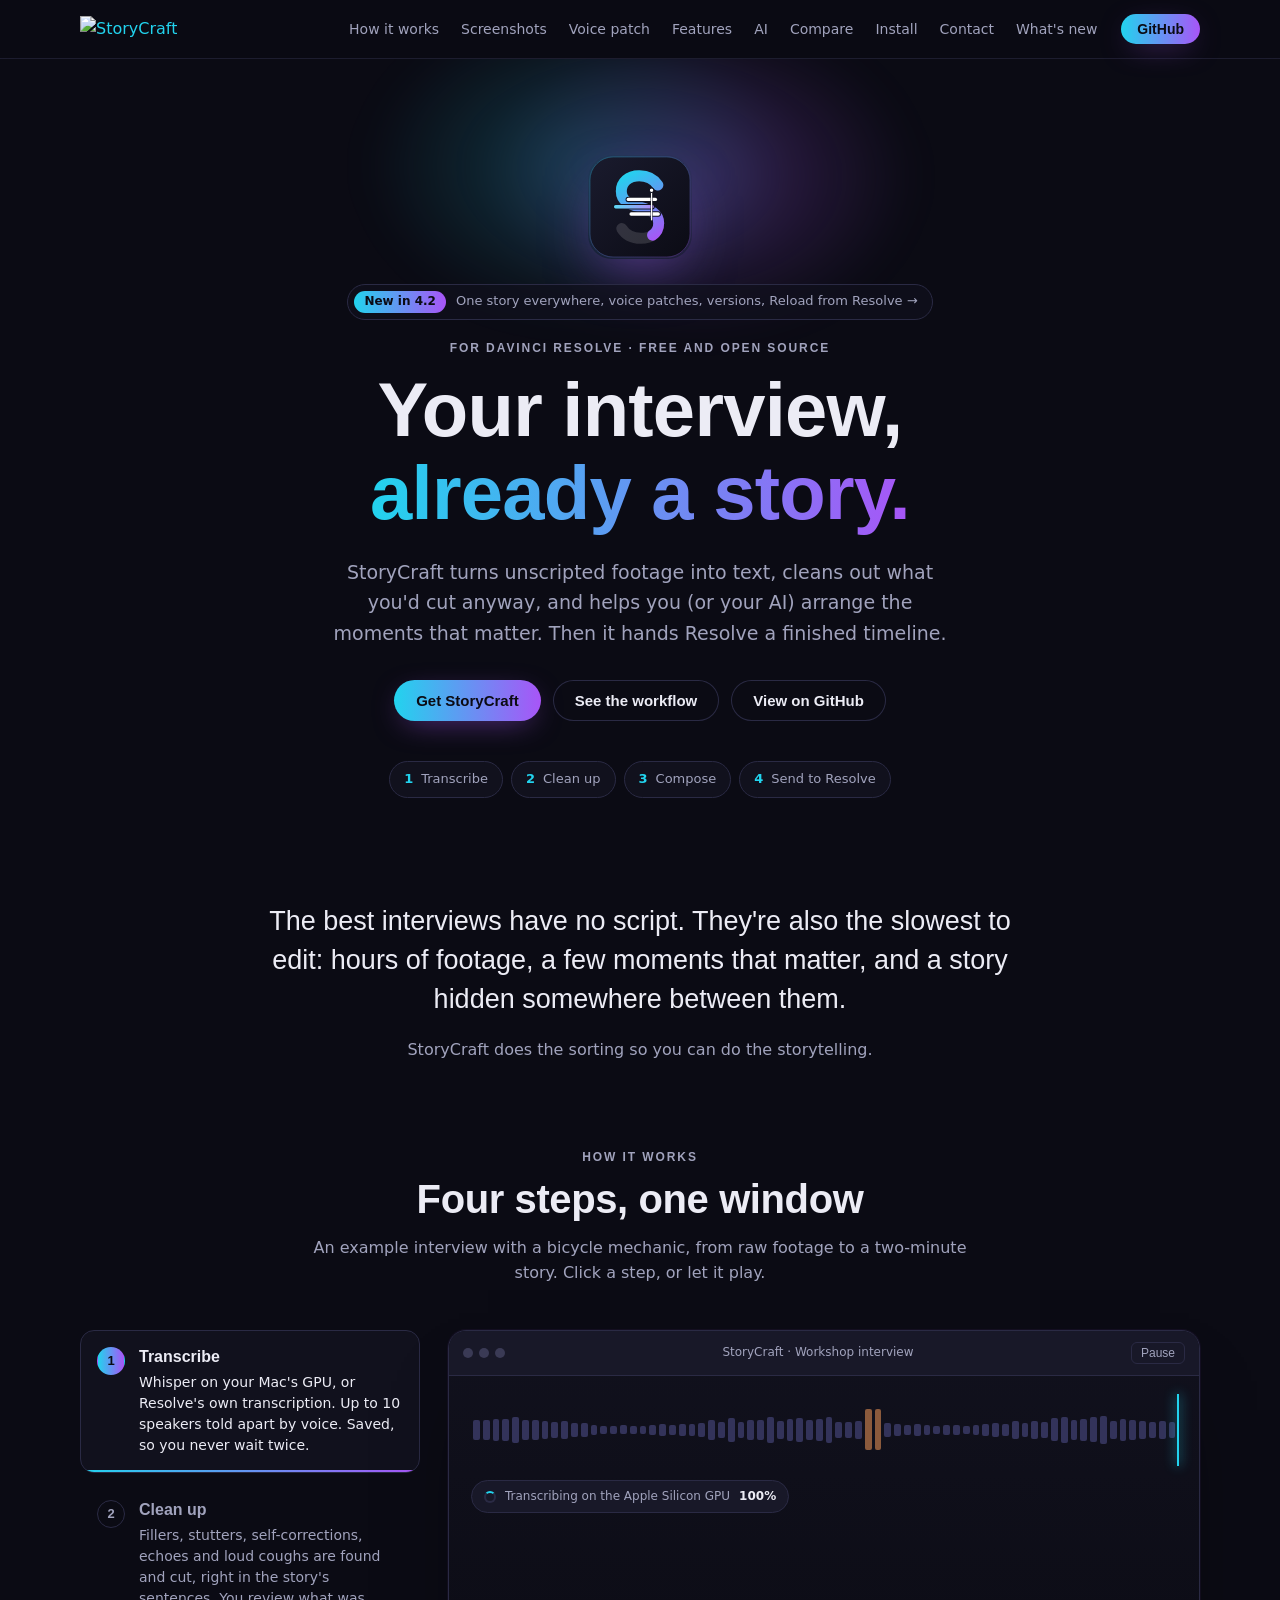
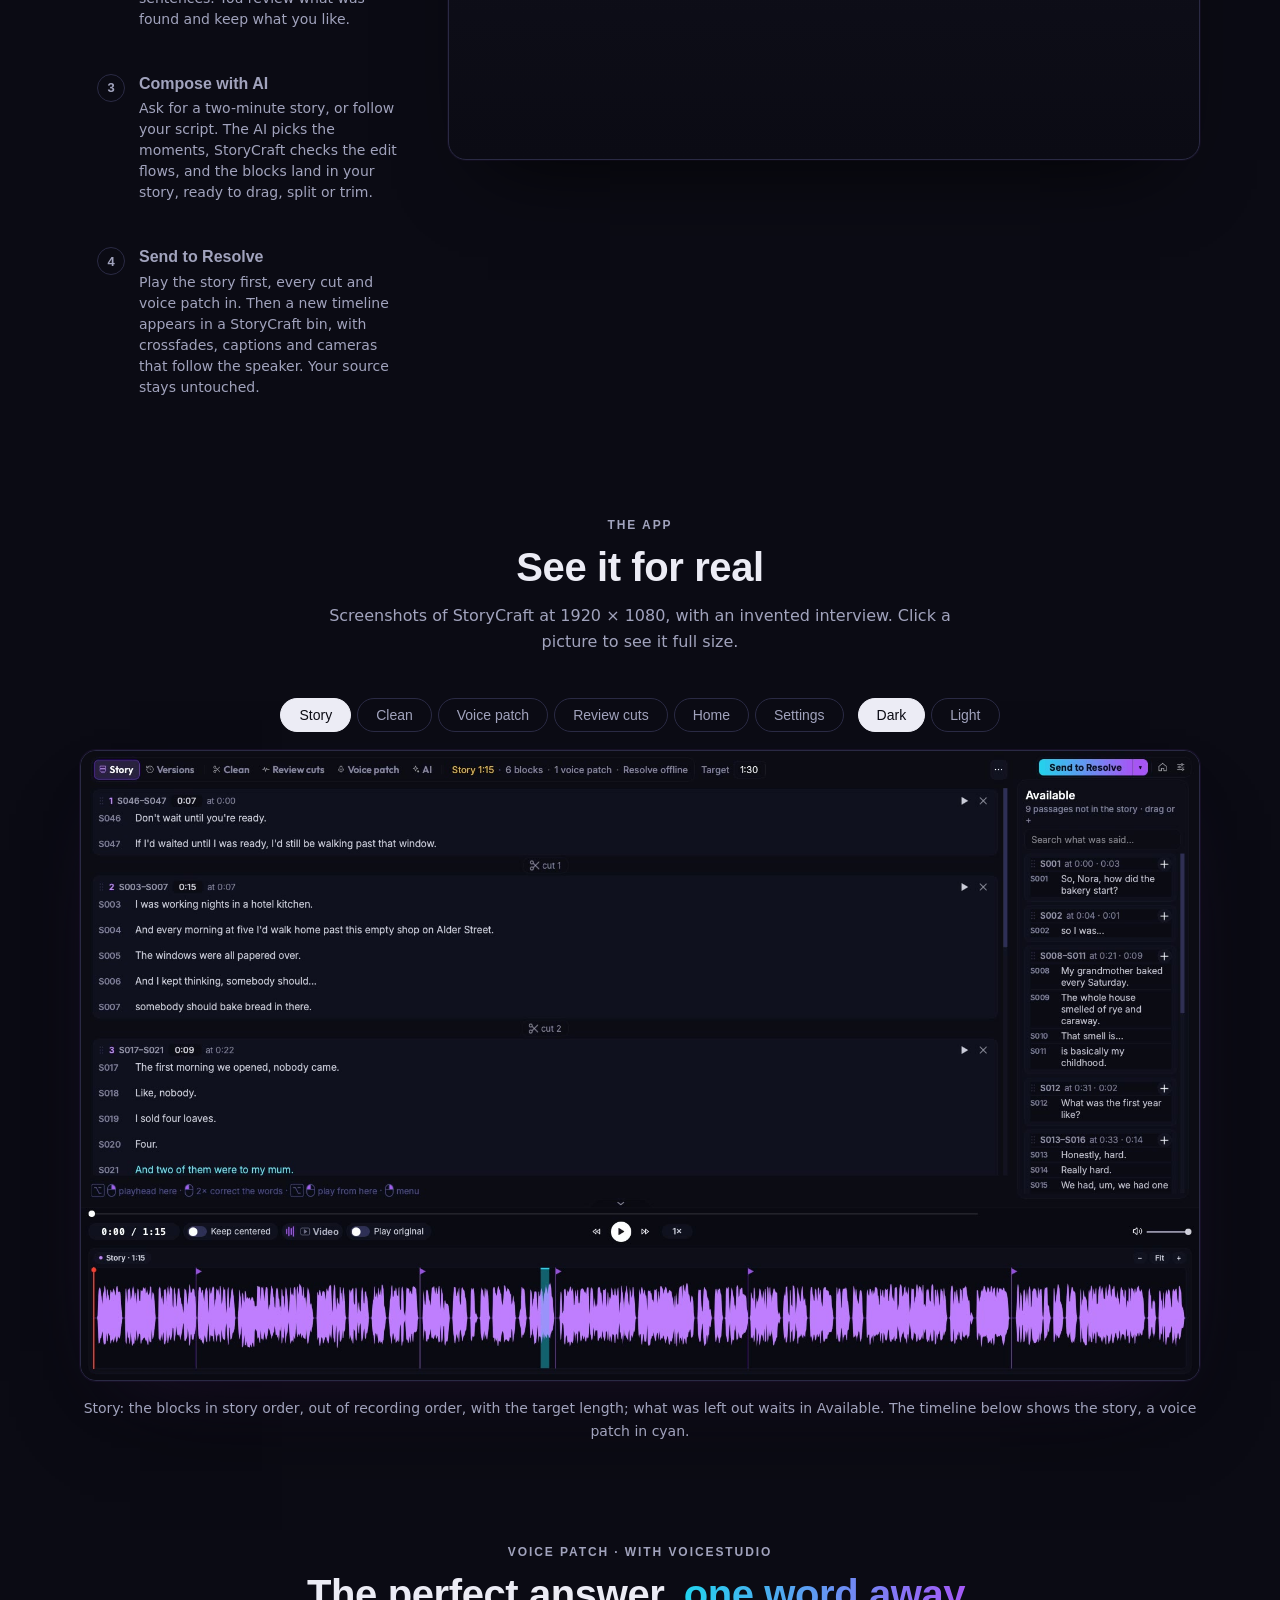
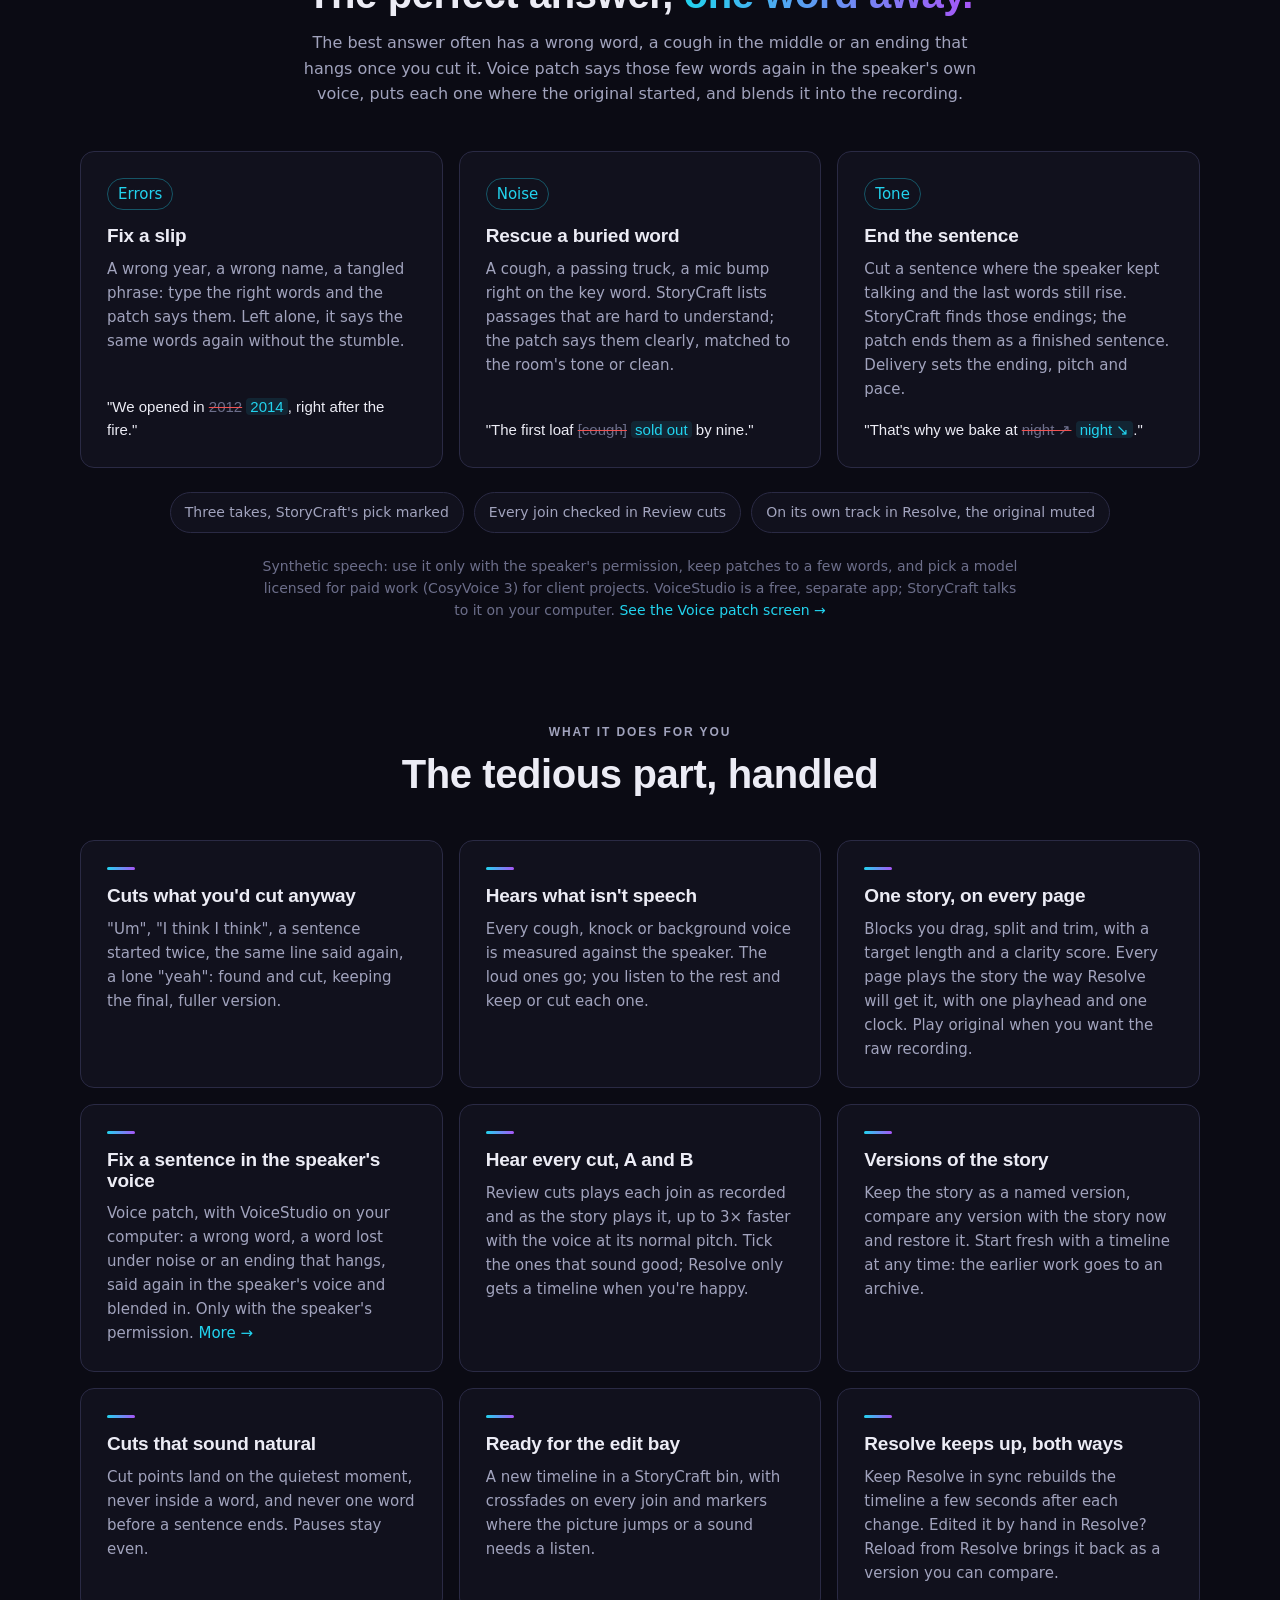
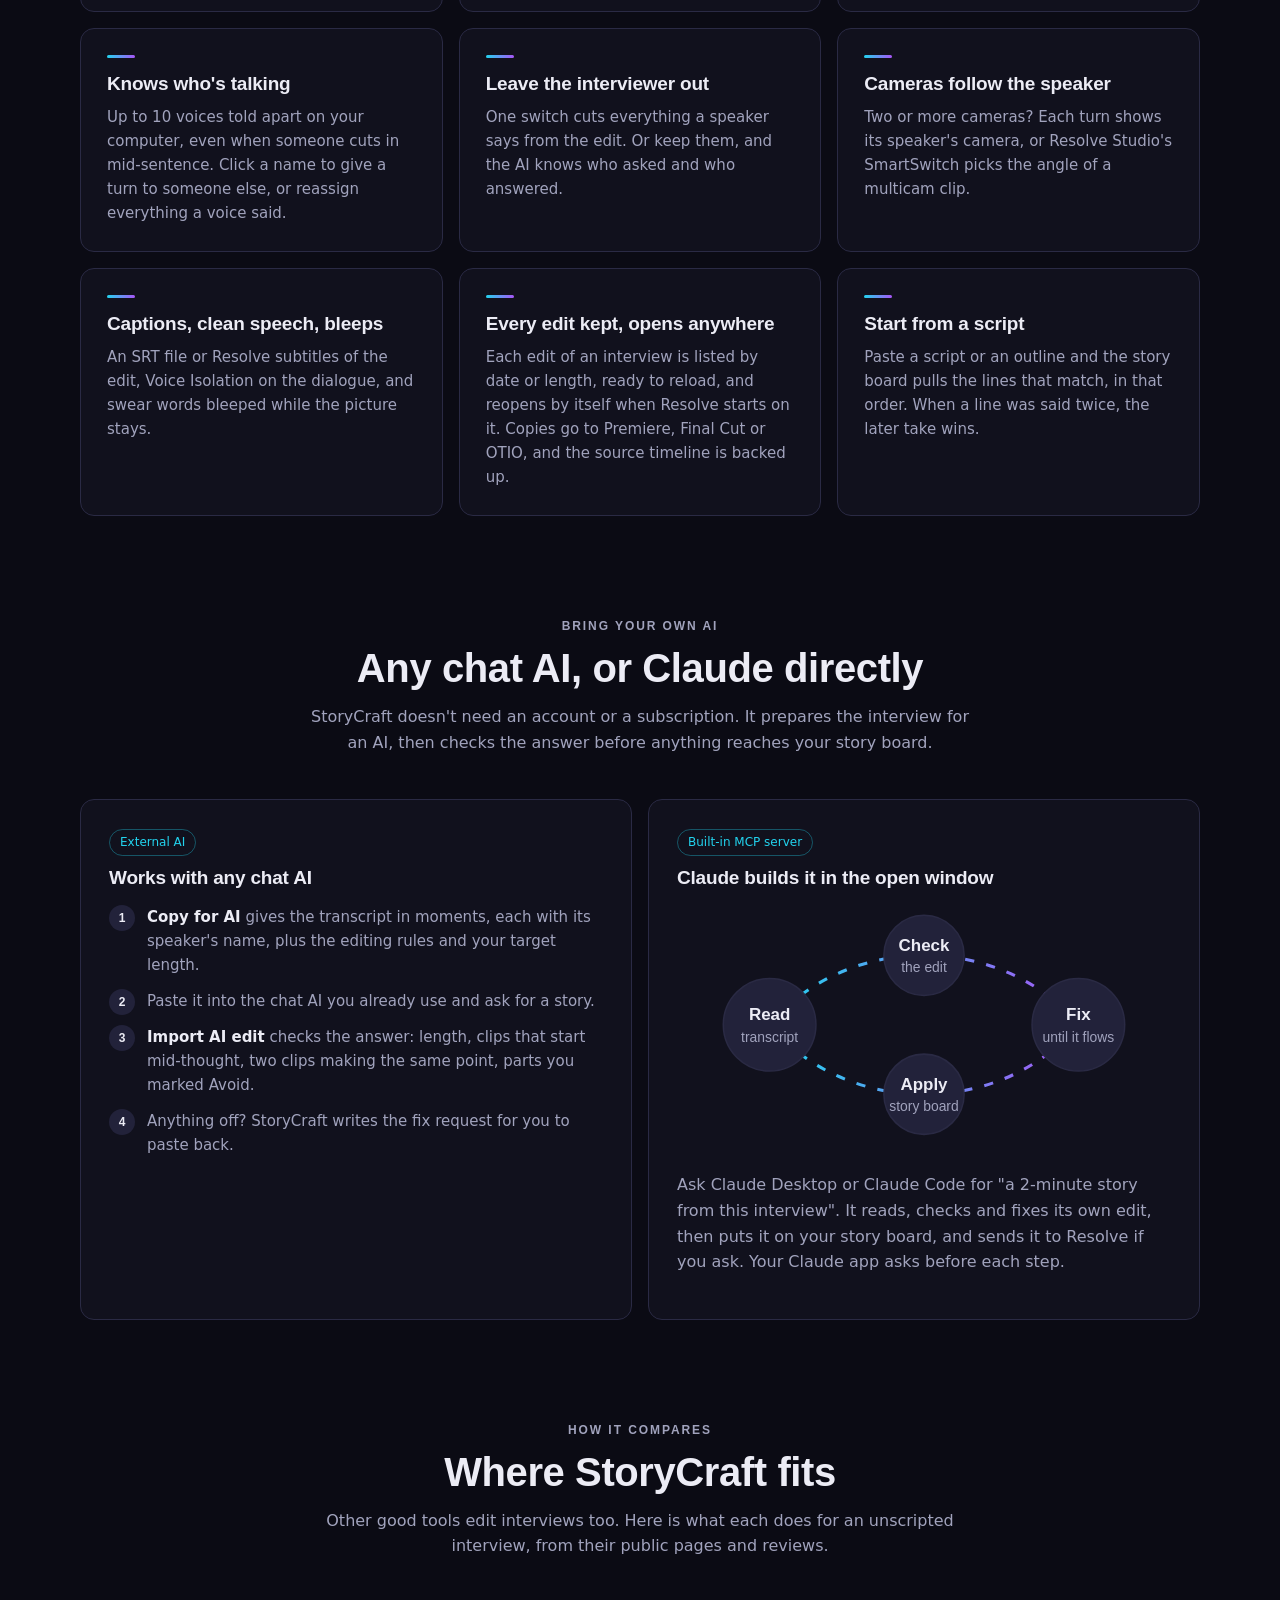
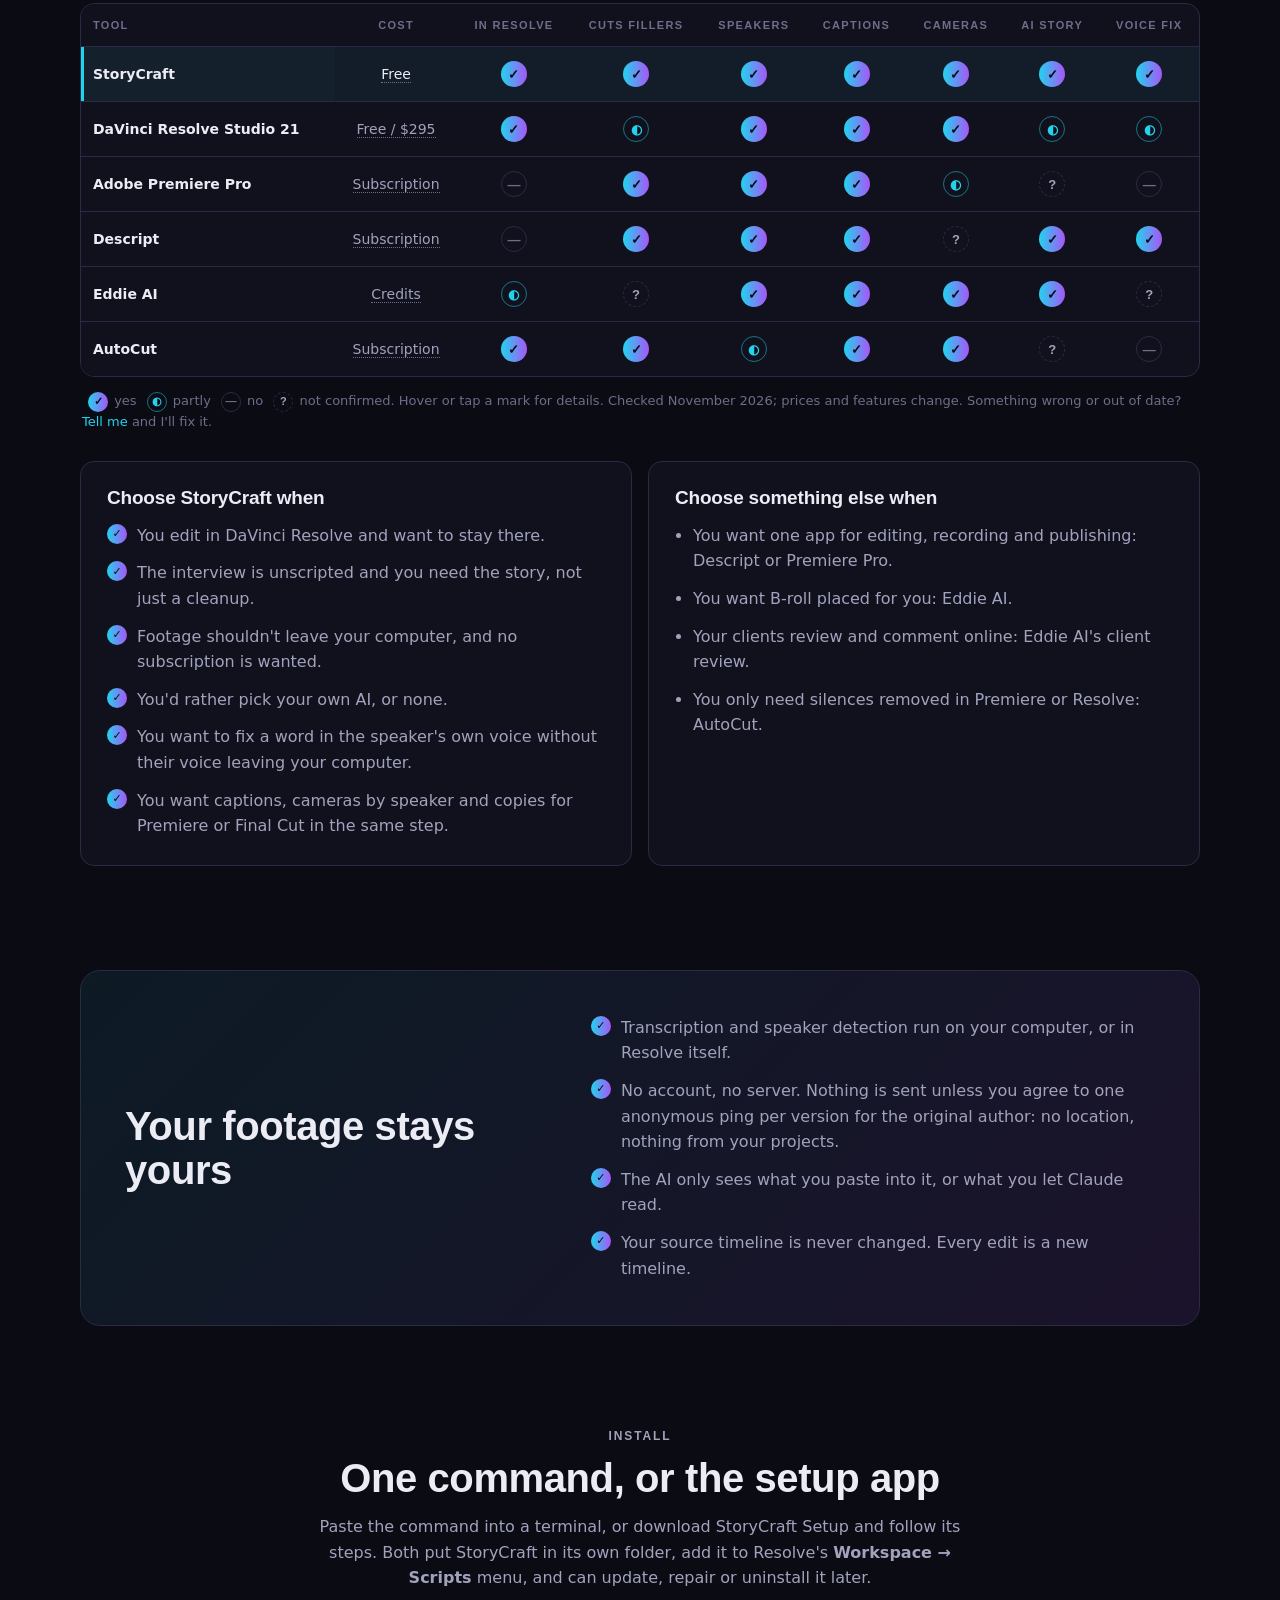
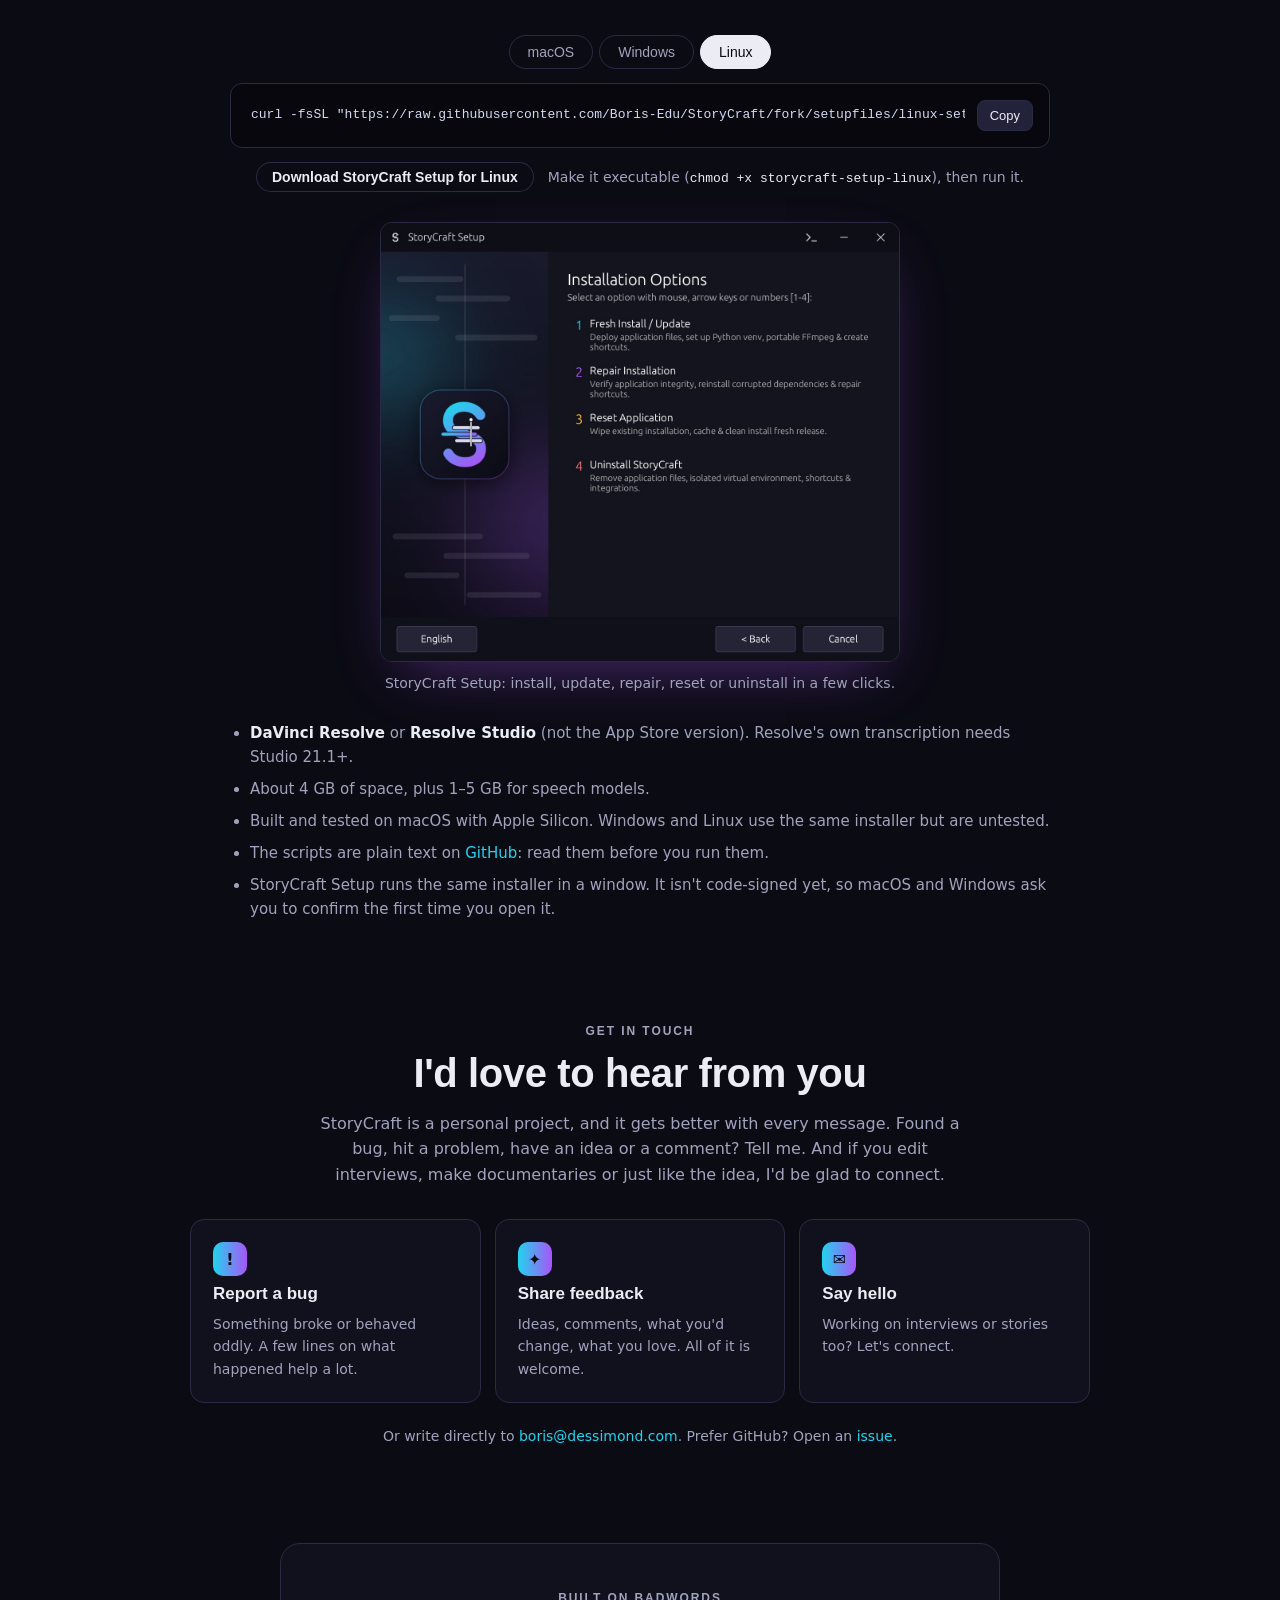
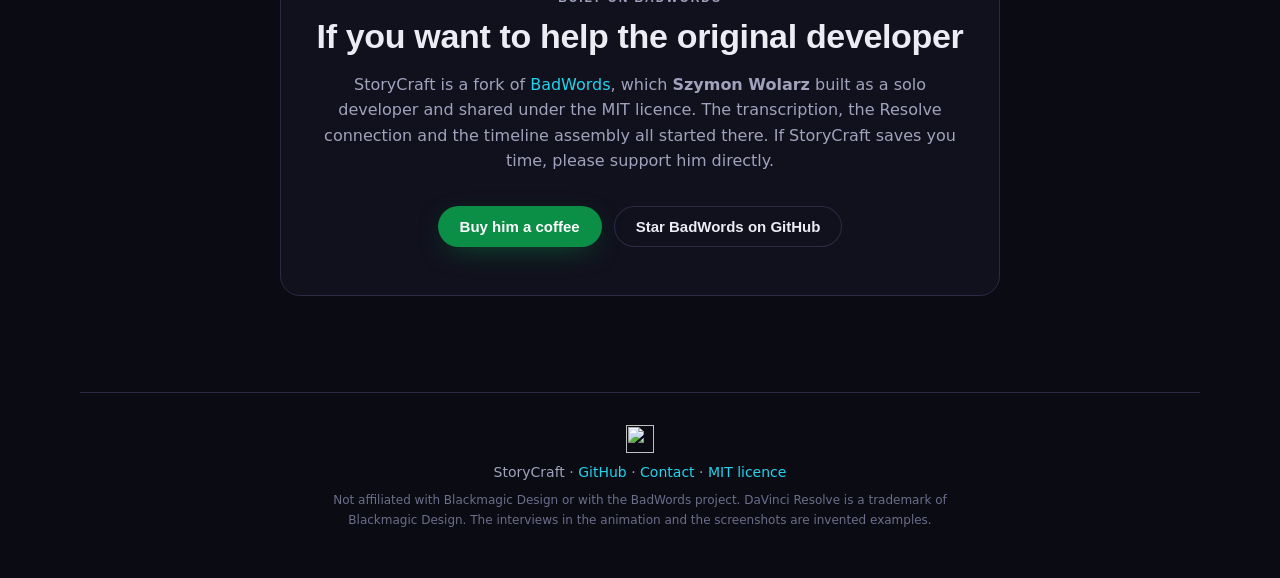
==== commit d6b95dc0: "docs(website,readme): market Voice patch for errors, noise and tone - Website: new Voice patch secti" ====
--- a/website/index.html
+++ b/website/index.html
@@ -12,7 +12,7 @@
 <link rel="icon" href="assets/brand/favicon.svg" type="image/svg+xml">
 <link rel="icon" href="assets/brand/favicon.ico" sizes="any">
 <link rel="apple-touch-icon" href="assets/brand/apple-touch-icon.png">
-<link rel="stylesheet" href="styles.css?v=14">
+<link rel="stylesheet" href="styles.css?v=15">
 </head>
 <body>
 
@@ -21,6 +21,7 @@
   <nav class="nav-links" aria-label="Sections">
     <a href="#how">How it works</a>
     <a href="#screens">Screenshots</a>
+    <a href="#voice">Voice patch</a>
     <a href="#features">Features</a>
     <a href="#ai">AI</a>
     <a href="#compare">Compare</a>
@@ -229,6 +230,41 @@
   <img id="lightbox-img" src="" alt="">
 </dialog>
 
+<!-- ── Voice patch ──────────────────────────────────── -->
+<section id="voice" class="voice wrap">
+  <div class="section-head">
+    <p class="eyebrow">Voice patch · with VoiceStudio</p>
+    <h2>The perfect answer, <span class="grad">one word away.</span></h2>
+    <p class="section-lede">The best answer often has a wrong word, a cough in the middle or an ending that hangs once you cut it. Voice patch says those few words again in the speaker's own voice, puts each one where the original started, and blends it into the recording.</p>
+  </div>
+  <div class="cards voice-cards">
+    <article class="card">
+      <p class="ai-tag">Errors</p>
+      <h3>Fix a slip</h3>
+      <p>A wrong year, a wrong name, a tangled phrase: type the right words and the patch says them. Left alone, it says the same words again without the stumble.</p>
+      <p class="vp-eg">"We opened in <del>2012</del> <ins>2014</ins>, right after the fire."</p>
+    </article>
+    <article class="card">
+      <p class="ai-tag">Noise</p>
+      <h3>Rescue a buried word</h3>
+      <p>A cough, a passing truck, a mic bump right on the key word. StoryCraft lists passages that are hard to understand; the patch says them clearly, matched to the room's tone or clean.</p>
+      <p class="vp-eg">"The first loaf <del>[cough]</del> <ins>sold out</ins> by nine."</p>
+    </article>
+    <article class="card">
+      <p class="ai-tag">Tone</p>
+      <h3>End the sentence</h3>
+      <p>Cut a sentence where the speaker kept talking and the last words still rise. StoryCraft finds those endings; the patch ends them as a finished sentence. Delivery sets the ending, pitch and pace.</p>
+      <p class="vp-eg">"That's why we bake at <del>night ↗</del> <ins>night ↘</ins>."</p>
+    </article>
+  </div>
+  <ul class="vp-facts">
+    <li>Three takes, StoryCraft's pick marked</li>
+    <li>Every join checked in Review cuts</li>
+    <li>On its own track in Resolve, the original muted</li>
+  </ul>
+  <p class="vp-note">Synthetic speech: use it only with the speaker's permission, keep patches to a few words, and pick a model licensed for paid work (CosyVoice 3) for client projects. VoiceStudio is a free, separate app; StoryCraft talks to it on your computer. <a href="#screens" data-goto-shot="voice-patch">See the Voice patch screen →</a></p>
+</section>
+
 <!-- ── Features ─────────────────────────────────────── -->
 <section id="features" class="features wrap">
   <div class="section-head">
@@ -250,7 +286,7 @@
     </article>
     <article class="card">
       <h3>Fix a sentence in the speaker's voice</h3>
-      <p>Voice patch, with VoiceStudio on your computer: three synthetic takes side by side, each word placed where the original one started, blended in with short crossfades. Only with the speaker's permission.</p>
+      <p>Voice patch, with VoiceStudio on your computer: a wrong word, a word lost under noise or an ending that hangs, said again in the speaker's voice and blended in. Only with the speaker's permission. <a href="#voice">More →</a></p>
     </article>
     <article class="card">
       <h3>Hear every cut, A and B</h3>
@@ -343,15 +379,15 @@
   <div class="compare-scroll" role="region" aria-label="Comparison table" tabindex="0">
     <table class="compare-table">
       <thead>
-        <tr><th scope="col">Tool</th><th scope="col">Cost</th><th scope="col">In Resolve</th><th scope="col">Cuts fillers</th><th scope="col">Speakers</th><th scope="col">Captions</th><th scope="col">Cameras</th><th scope="col">AI story</th></tr>
+        <tr><th scope="col">Tool</th><th scope="col">Cost</th><th scope="col">In Resolve</th><th scope="col">Cuts fillers</th><th scope="col">Speakers</th><th scope="col">Captions</th><th scope="col">Cameras</th><th scope="col">AI story</th><th scope="col">Voice fix</th></tr>
       </thead>
       <tbody>
-        <tr class="us"><th scope="row">StoryCraft</th><td><span class="cost" tabindex="0" aria-label="Free: Free and open source (MIT)." data-tip="Free and open source (MIT).">Free</span></td><td><span class="mk mk-y" tabindex="0" role="img" aria-label="Yes: Works beside Resolve, sends a new Resolve timeline and brings your hand edits back; also copies for Premiere, Final Cut and OTIO." data-tip="Works beside Resolve, sends a new Resolve timeline and brings your hand edits back; also copies for Premiere, Final Cut and OTIO.">✓</span></td><td><span class="mk mk-y" tabindex="0" role="img" aria-label="Yes: Fillers, stutters, restarts, repeats and loud sounds; swear words bleeped or cut." data-tip="Fillers, stutters, restarts, repeats and loud sounds; swear words bleeped or cut.">✓</span></td><td><span class="mk mk-y" tabindex="0" role="img" aria-label="Yes: Up to 10 voices, told apart on your computer; fix any turn in a click." data-tip="Up to 10 voices, told apart on your computer; fix any turn in a click.">✓</span></td><td><span class="mk mk-y" tabindex="0" role="img" aria-label="Yes: An SRT file of the edit, or subtitles made in Resolve (Studio)." data-tip="An SRT file of the edit, or subtitles made in Resolve (Studio).">✓</span></td><td><span class="mk mk-y" tabindex="0" role="img" aria-label="Yes: Each turn shows its speaker&#x27;s camera, or Resolve Studio&#x27;s SmartSwitch picks the angle." data-tip="Each turn shows its speaker&#x27;s camera, or Resolve Studio&#x27;s SmartSwitch picks the angle.">✓</span></td><td><span class="mk mk-y" tabindex="0" role="img" aria-label="Yes: Any chat AI, Claude directly, or your script; the edit is checked for flow and length." data-tip="Any chat AI, Claude directly, or your script; the edit is checked for flow and length.">✓</span></td></tr>
-        <tr><th scope="row">DaVinci Resolve Studio 21</th><td><span class="cost" tabindex="0" aria-label="Free / $295: Free version; Studio is $295 once, and most AI tools need Studio." data-tip="Free version; Studio is $295 once, and most AI tools need Studio.">Free / $295</span></td><td><span class="mk mk-y" tabindex="0" role="img" aria-label="Yes: It is Resolve." data-tip="It is Resolve.">✓</span></td><td><span class="mk mk-p" tabindex="0" role="img" aria-label="Partly: Text-based editing; no one-click filler cut found." data-tip="Text-based editing; no one-click filler cut found.">◐</span></td><td><span class="mk mk-y" tabindex="0" role="img" aria-label="Yes: In Studio&#x27;s transcription." data-tip="In Studio&#x27;s transcription.">✓</span></td><td><span class="mk mk-y" tabindex="0" role="img" aria-label="Yes: Subtitles from audio (Studio)." data-tip="Subtitles from audio (Studio).">✓</span></td><td><span class="mk mk-y" tabindex="0" role="img" aria-label="Yes: SmartSwitch, for multicam clips (Studio)." data-tip="SmartSwitch, for multicam clips (Studio).">✓</span></td><td><span class="mk mk-p" tabindex="0" role="img" aria-label="Partly: IntelliScript builds from a written script; AI assistants can connect since 21.1." data-tip="IntelliScript builds from a written script; AI assistants can connect since 21.1.">◐</span></td></tr>
-        <tr><th scope="row">Adobe Premiere Pro</th><td><span class="cost" tabindex="0" aria-label="Subscription: Creative Cloud subscription." data-tip="Creative Cloud subscription.">Subscription</span></td><td><span class="mk mk-n" tabindex="0" role="img" aria-label="No: A separate editor." data-tip="A separate editor.">—</span></td><td><span class="mk mk-y" tabindex="0" role="img" aria-label="Yes: Filler words, in text-based editing." data-tip="Filler words, in text-based editing.">✓</span></td><td><span class="mk mk-y" tabindex="0" role="img" aria-label="Yes: Speaker labels in the transcript." data-tip="Speaker labels in the transcript.">✓</span></td><td><span class="mk mk-y" tabindex="0" role="img" aria-label="Yes: Captions from Speech to Text." data-tip="Captions from Speech to Text.">✓</span></td><td><span class="mk mk-p" tabindex="0" role="img" aria-label="Partly: Multicam is manual; automatic switching needs a plugin." data-tip="Multicam is manual; automatic switching needs a plugin.">◐</span></td><td><span class="mk mk-u" tabindex="0" role="img" aria-label="Not confirmed: Not confirmed from public information." data-tip="Not confirmed from public information.">?</span></td></tr>
-        <tr><th scope="row">Descript</th><td><span class="cost" tabindex="0" aria-label="Subscription: Subscription with AI credits; a limited free plan." data-tip="Subscription with AI credits; a limited free plan.">Subscription</span></td><td><span class="mk mk-n" tabindex="0" role="img" aria-label="No: Its own editor." data-tip="Its own editor.">—</span></td><td><span class="mk mk-y" tabindex="0" role="img" aria-label="Yes: Filler word removal." data-tip="Filler word removal.">✓</span></td><td><span class="mk mk-y" tabindex="0" role="img" aria-label="Yes: Speaker detection." data-tip="Speaker detection.">✓</span></td><td><span class="mk mk-y" tabindex="0" role="img" aria-label="Yes: SRT and VTT subtitle files." data-tip="SRT and VTT subtitle files.">✓</span></td><td><span class="mk mk-u" tabindex="0" role="img" aria-label="Not confirmed: Not confirmed from public information." data-tip="Not confirmed from public information.">?</span></td><td><span class="mk mk-y" tabindex="0" role="img" aria-label="Yes: Rough cuts with Underlord." data-tip="Rough cuts with Underlord.">✓</span></td></tr>
-        <tr><th scope="row">Eddie AI</th><td><span class="cost" tabindex="0" aria-label="Credits: Credits or a subscription." data-tip="Credits or a subscription.">Credits</span></td><td><span class="mk mk-p" tabindex="0" role="img" aria-label="Partly: Its own app; exports Resolve, Premiere and Final Cut projects." data-tip="Its own app; exports Resolve, Premiere and Final Cut projects.">◐</span></td><td><span class="mk mk-u" tabindex="0" role="img" aria-label="Not confirmed: Not confirmed from public information." data-tip="Not confirmed from public information.">?</span></td><td><span class="mk mk-y" tabindex="0" role="img" aria-label="Yes: Speaker identification." data-tip="Speaker identification.">✓</span></td><td><span class="mk mk-y" tabindex="0" role="img" aria-label="Yes: SRT caption file." data-tip="SRT caption file.">✓</span></td><td><span class="mk mk-y" tabindex="0" role="img" aria-label="Yes: Multicam editing." data-tip="Multicam editing.">✓</span></td><td><span class="mk mk-y" tabindex="0" role="img" aria-label="Yes: Rough cuts from interviews." data-tip="Rough cuts from interviews.">✓</span></td></tr>
-        <tr><th scope="row">AutoCut</th><td><span class="cost" tabindex="0" aria-label="Subscription: Subscription, with a 14-day trial." data-tip="Subscription, with a 14-day trial.">Subscription</span></td><td><span class="mk mk-y" tabindex="0" role="img" aria-label="Yes: A plugin inside Resolve (or Premiere)." data-tip="A plugin inside Resolve (or Premiere).">✓</span></td><td><span class="mk mk-y" tabindex="0" role="img" aria-label="Yes: Silences; repeated takes on the AI plan." data-tip="Silences; repeated takes on the AI plan.">✓</span></td><td><span class="mk mk-p" tabindex="0" role="img" aria-label="Partly: By microphone, for podcasts." data-tip="By microphone, for podcasts.">◐</span></td><td><span class="mk mk-y" tabindex="0" role="img" aria-label="Yes: AutoCaptions." data-tip="AutoCaptions.">✓</span></td><td><span class="mk mk-y" tabindex="0" role="img" aria-label="Yes: By microphone (AutoCut Podcast)." data-tip="By microphone (AutoCut Podcast).">✓</span></td><td><span class="mk mk-u" tabindex="0" role="img" aria-label="Not confirmed: Not confirmed from public information." data-tip="Not confirmed from public information.">?</span></td></tr>
+        <tr class="us"><th scope="row">StoryCraft</th><td><span class="cost" tabindex="0" aria-label="Free: Free and open source (MIT)." data-tip="Free and open source (MIT).">Free</span></td><td><span class="mk mk-y" tabindex="0" role="img" aria-label="Yes: Works beside Resolve, sends a new Resolve timeline and brings your hand edits back; also copies for Premiere, Final Cut and OTIO." data-tip="Works beside Resolve, sends a new Resolve timeline and brings your hand edits back; also copies for Premiere, Final Cut and OTIO.">✓</span></td><td><span class="mk mk-y" tabindex="0" role="img" aria-label="Yes: Fillers, stutters, restarts, repeats and loud sounds; swear words bleeped or cut." data-tip="Fillers, stutters, restarts, repeats and loud sounds; swear words bleeped or cut.">✓</span></td><td><span class="mk mk-y" tabindex="0" role="img" aria-label="Yes: Up to 10 voices, told apart on your computer; fix any turn in a click." data-tip="Up to 10 voices, told apart on your computer; fix any turn in a click.">✓</span></td><td><span class="mk mk-y" tabindex="0" role="img" aria-label="Yes: An SRT file of the edit, or subtitles made in Resolve (Studio)." data-tip="An SRT file of the edit, or subtitles made in Resolve (Studio).">✓</span></td><td><span class="mk mk-y" tabindex="0" role="img" aria-label="Yes: Each turn shows its speaker&#x27;s camera, or Resolve Studio&#x27;s SmartSwitch picks the angle." data-tip="Each turn shows its speaker&#x27;s camera, or Resolve Studio&#x27;s SmartSwitch picks the angle.">✓</span></td><td><span class="mk mk-y" tabindex="0" role="img" aria-label="Yes: Any chat AI, Claude directly, or your script; the edit is checked for flow and length." data-tip="Any chat AI, Claude directly, or your script; the edit is checked for flow and length.">✓</span></td><td><span class="mk mk-y" tabindex="0" role="img" aria-label="Yes: A wrong word, a word lost under noise or an ending that hangs, said again in the speaker&#x27;s voice and placed at the original timing; with VoiceStudio, free, on your computer." data-tip="A wrong word, a word lost under noise or an ending that hangs, said again in the speaker&#x27;s voice and placed at the original timing; with VoiceStudio, free, on your computer.">✓</span></td></tr>
+        <tr><th scope="row">DaVinci Resolve Studio 21</th><td><span class="cost" tabindex="0" aria-label="Free / $295: Free version; Studio is $295 once, and most AI tools need Studio." data-tip="Free version; Studio is $295 once, and most AI tools need Studio.">Free / $295</span></td><td><span class="mk mk-y" tabindex="0" role="img" aria-label="Yes: It is Resolve." data-tip="It is Resolve.">✓</span></td><td><span class="mk mk-p" tabindex="0" role="img" aria-label="Partly: Text-based editing; no one-click filler cut found." data-tip="Text-based editing; no one-click filler cut found.">◐</span></td><td><span class="mk mk-y" tabindex="0" role="img" aria-label="Yes: In Studio&#x27;s transcription." data-tip="In Studio&#x27;s transcription.">✓</span></td><td><span class="mk mk-y" tabindex="0" role="img" aria-label="Yes: Subtitles from audio (Studio)." data-tip="Subtitles from audio (Studio).">✓</span></td><td><span class="mk mk-y" tabindex="0" role="img" aria-label="Yes: SmartSwitch, for multicam clips (Studio)." data-tip="SmartSwitch, for multicam clips (Studio).">✓</span></td><td><span class="mk mk-p" tabindex="0" role="img" aria-label="Partly: IntelliScript builds from a written script; AI assistants can connect since 21.1." data-tip="IntelliScript builds from a written script; AI assistants can connect since 21.1.">◐</span></td><td><span class="mk mk-p" tabindex="0" role="img" aria-label="Partly: Studio&#x27;s Speech Generator speaks typed text in a custom voice and Voice Convert re-voices a recording; you fit the words in by hand." data-tip="Studio&#x27;s Speech Generator speaks typed text in a custom voice and Voice Convert re-voices a recording; you fit the words in by hand.">◐</span></td></tr>
+        <tr><th scope="row">Adobe Premiere Pro</th><td><span class="cost" tabindex="0" aria-label="Subscription: Creative Cloud subscription." data-tip="Creative Cloud subscription.">Subscription</span></td><td><span class="mk mk-n" tabindex="0" role="img" aria-label="No: A separate editor." data-tip="A separate editor.">—</span></td><td><span class="mk mk-y" tabindex="0" role="img" aria-label="Yes: Filler words, in text-based editing." data-tip="Filler words, in text-based editing.">✓</span></td><td><span class="mk mk-y" tabindex="0" role="img" aria-label="Yes: Speaker labels in the transcript." data-tip="Speaker labels in the transcript.">✓</span></td><td><span class="mk mk-y" tabindex="0" role="img" aria-label="Yes: Captions from Speech to Text." data-tip="Captions from Speech to Text.">✓</span></td><td><span class="mk mk-p" tabindex="0" role="img" aria-label="Partly: Multicam is manual; automatic switching needs a plugin." data-tip="Multicam is manual; automatic switching needs a plugin.">◐</span></td><td><span class="mk mk-u" tabindex="0" role="img" aria-label="Not confirmed: Not confirmed from public information." data-tip="Not confirmed from public information.">?</span></td><td><span class="mk mk-n" tabindex="0" role="img" aria-label="No: Enhance Speech cleans up audio; no tool says a word again in the speaker&#x27;s voice." data-tip="Enhance Speech cleans up audio; no tool says a word again in the speaker&#x27;s voice.">—</span></td></tr>
+        <tr><th scope="row">Descript</th><td><span class="cost" tabindex="0" aria-label="Subscription: Subscription with AI credits; a limited free plan." data-tip="Subscription with AI credits; a limited free plan.">Subscription</span></td><td><span class="mk mk-n" tabindex="0" role="img" aria-label="No: Its own editor." data-tip="Its own editor.">—</span></td><td><span class="mk mk-y" tabindex="0" role="img" aria-label="Yes: Filler word removal." data-tip="Filler word removal.">✓</span></td><td><span class="mk mk-y" tabindex="0" role="img" aria-label="Yes: Speaker detection." data-tip="Speaker detection.">✓</span></td><td><span class="mk mk-y" tabindex="0" role="img" aria-label="Yes: SRT and VTT subtitle files." data-tip="SRT and VTT subtitle files.">✓</span></td><td><span class="mk mk-u" tabindex="0" role="img" aria-label="Not confirmed: Not confirmed from public information." data-tip="Not confirmed from public information.">?</span></td><td><span class="mk mk-y" tabindex="0" role="img" aria-label="Yes: Rough cuts with Underlord." data-tip="Rough cuts with Underlord.">✓</span></td><td><span class="mk mk-y" tabindex="0" role="img" aria-label="Yes: Regenerate changes words with an authorised AI speaker of the person; English only, uses AI credits." data-tip="Regenerate changes words with an authorised AI speaker of the person; English only, uses AI credits.">✓</span></td></tr>
+        <tr><th scope="row">Eddie AI</th><td><span class="cost" tabindex="0" aria-label="Credits: Credits or a subscription." data-tip="Credits or a subscription.">Credits</span></td><td><span class="mk mk-p" tabindex="0" role="img" aria-label="Partly: Its own app; exports Resolve, Premiere and Final Cut projects." data-tip="Its own app; exports Resolve, Premiere and Final Cut projects.">◐</span></td><td><span class="mk mk-u" tabindex="0" role="img" aria-label="Not confirmed: Not confirmed from public information." data-tip="Not confirmed from public information.">?</span></td><td><span class="mk mk-y" tabindex="0" role="img" aria-label="Yes: Speaker identification." data-tip="Speaker identification.">✓</span></td><td><span class="mk mk-y" tabindex="0" role="img" aria-label="Yes: SRT caption file." data-tip="SRT caption file.">✓</span></td><td><span class="mk mk-y" tabindex="0" role="img" aria-label="Yes: Multicam editing." data-tip="Multicam editing.">✓</span></td><td><span class="mk mk-y" tabindex="0" role="img" aria-label="Yes: Rough cuts from interviews." data-tip="Rough cuts from interviews.">✓</span></td><td><span class="mk mk-u" tabindex="0" role="img" aria-label="Not confirmed: Generates voiceovers and dubbing; no public sign of fixing a word in the speaker&#x27;s own voice." data-tip="Generates voiceovers and dubbing; no public sign of fixing a word in the speaker&#x27;s own voice.">?</span></td></tr>
+        <tr><th scope="row">AutoCut</th><td><span class="cost" tabindex="0" aria-label="Subscription: Subscription, with a 14-day trial." data-tip="Subscription, with a 14-day trial.">Subscription</span></td><td><span class="mk mk-y" tabindex="0" role="img" aria-label="Yes: A plugin inside Resolve (or Premiere)." data-tip="A plugin inside Resolve (or Premiere).">✓</span></td><td><span class="mk mk-y" tabindex="0" role="img" aria-label="Yes: Silences; repeated takes on the AI plan." data-tip="Silences; repeated takes on the AI plan.">✓</span></td><td><span class="mk mk-p" tabindex="0" role="img" aria-label="Partly: By microphone, for podcasts." data-tip="By microphone, for podcasts.">◐</span></td><td><span class="mk mk-y" tabindex="0" role="img" aria-label="Yes: AutoCaptions." data-tip="AutoCaptions.">✓</span></td><td><span class="mk mk-y" tabindex="0" role="img" aria-label="Yes: By microphone (AutoCut Podcast)." data-tip="By microphone (AutoCut Podcast).">✓</span></td><td><span class="mk mk-u" tabindex="0" role="img" aria-label="Not confirmed: Not confirmed from public information." data-tip="Not confirmed from public information.">?</span></td><td><span class="mk mk-n" tabindex="0" role="img" aria-label="No: No voice tool among its features." data-tip="No voice tool among its features.">—</span></td></tr>
       </tbody>
     </table>
   </div>
@@ -364,6 +400,7 @@
         <li>The interview is unscripted and you need the story, not just a cleanup.</li>
         <li>Footage shouldn't leave your computer, and no subscription is wanted.</li>
         <li>You'd rather pick your own AI, or none.</li>
+        <li>You want to fix a word in the speaker's own voice without their voice leaving your computer.</li>
         <li>You want captions, cameras by speaker and copies for Premiere or Final Cut in the same step.</li>
       </ul>
     </div>
@@ -471,7 +508,7 @@
   <p class="fine">Not affiliated with Blackmagic Design or with the BadWords project. DaVinci Resolve is a trademark of Blackmagic Design. The interviews in the animation and the screenshots are invented examples.</p>
 </footer>
 
-<script src="app.js?v=11"></script>
+<script src="app.js?v=12"></script>
 <script src="mark.js?v=1"></script>
 </body>
 </html>
--- a/website/styles.css
+++ b/website/styles.css
@@ -276,6 +276,16 @@
 .lightbox-close { position: fixed; top: 16px; right: 20px; width: 40px; height: 40px; border-radius: 50%; border: 1px solid var(--line); background: var(--ink-3); color: var(--text); font-size: 22px; cursor: pointer; }
 
 /* ── Features ── */
+.voice { padding-bottom: 104px; }
+.voice-cards .card { display: flex; flex-direction: column; }
+.voice-cards .ai-tag { align-self: flex-start; margin-bottom: 16px; }
+.voice-cards .card h3::before { display: none; }
+.card .vp-eg { margin-top: auto; padding-top: 18px; font: 500 15px/1.5 "Outfit", sans-serif; color: var(--text); }
+.vp-eg del { color: var(--faint); text-decoration-color: var(--red); }
+.vp-eg ins { text-decoration: none; color: var(--cyan); background: rgba(34, 211, 238, .1); border-radius: 4px; padding: 0 4px; }
+.vp-facts { list-style: none; display: flex; flex-wrap: wrap; justify-content: center; gap: 10px; padding: 0; margin: 24px 0 0; }
+.vp-facts li { padding: 8px 14px; border-radius: 999px; border: 1px solid var(--line); background: var(--ink-2); color: var(--muted); font-size: 14px; }
+.vp-note { max-width: 760px; margin: 22px auto 0; text-align: center; color: var(--faint); font-size: 14px; }
 .features { padding-bottom: 104px; }
 .cards { display: grid; grid-template-columns: repeat(3, 1fr); gap: 16px; }
 .card { padding: 26px; border-radius: var(--radius); background: var(--ink-2); border: 1px solid var(--line); transition: border-color .25s, transform .25s; }
@@ -303,7 +313,7 @@
 .compare { padding-bottom: 104px; }
 .compare-scroll { overflow-x: auto; border: 1px solid var(--line); border-radius: var(--radius); background: var(--ink-2); }
 .compare-scroll:focus-visible { outline: 2px solid var(--cyan); outline-offset: 2px; }
-.compare-table { width: 100%; min-width: 760px; border-collapse: collapse; font-size: 14px; }
+.compare-table { width: 100%; min-width: 840px; border-collapse: collapse; font-size: 14px; }
 .compare-table th, .compare-table td { padding: 14px 12px; text-align: center; vertical-align: middle; border-bottom: 1px solid var(--line); color: var(--muted); white-space: nowrap; }
 .compare-table tbody tr:last-child th, .compare-table tbody tr:last-child td { border-bottom: 0; }
 .compare-table thead th { font: 600 11px/1.3 "Outfit", sans-serif; letter-spacing: .12em; text-transform: uppercase; color: var(--faint); }
@@ -407,7 +417,7 @@
   .chat .bubble.reply { display: none; }
   .cards { grid-template-columns: 1fr; }
   .privacy-inner { padding: 28px; }
-  .compare-table { min-width: 620px; font-size: 13px; }
+  .compare-table { min-width: 690px; font-size: 13px; }
   .compare-table th, .compare-table td { padding: 12px 8px; }
   .compare-table tbody th { white-space: normal; width: 104px; min-width: 104px; line-height: 1.3; }
   .line { font-size: 14px; }
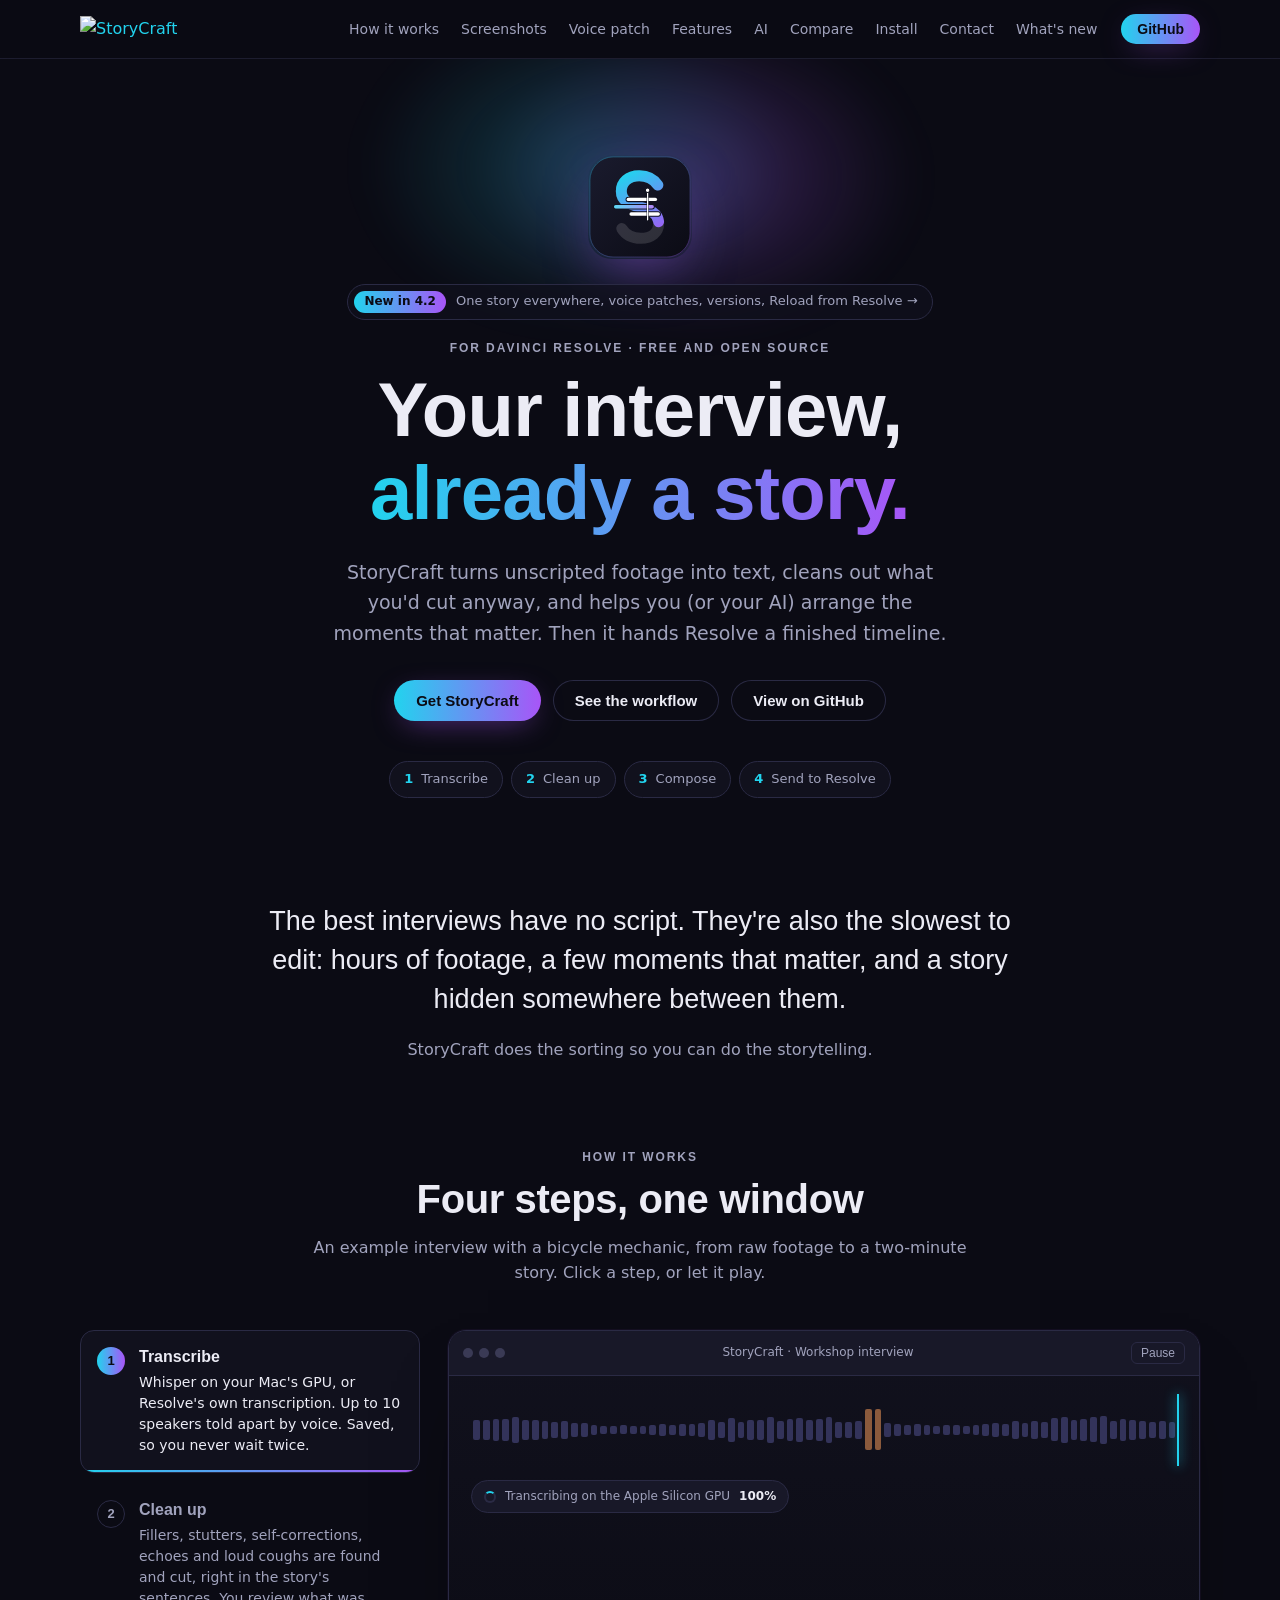
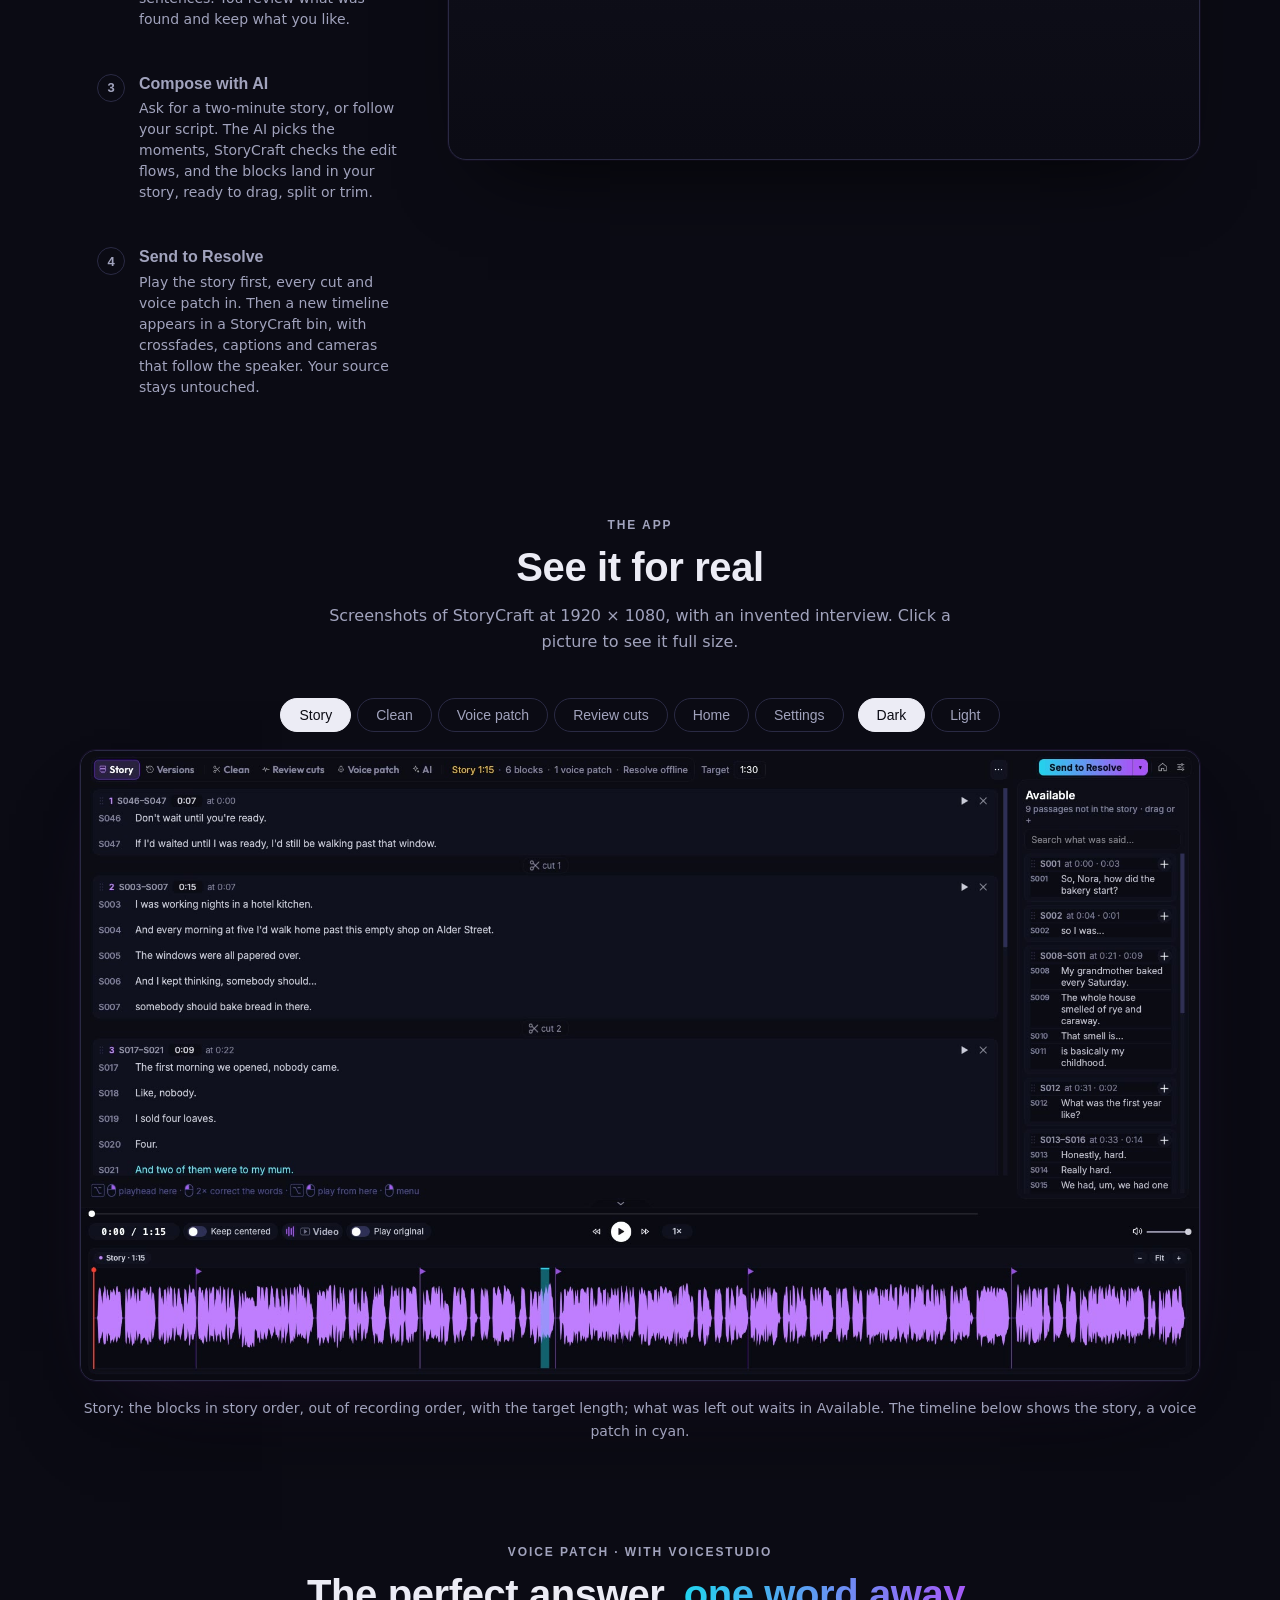
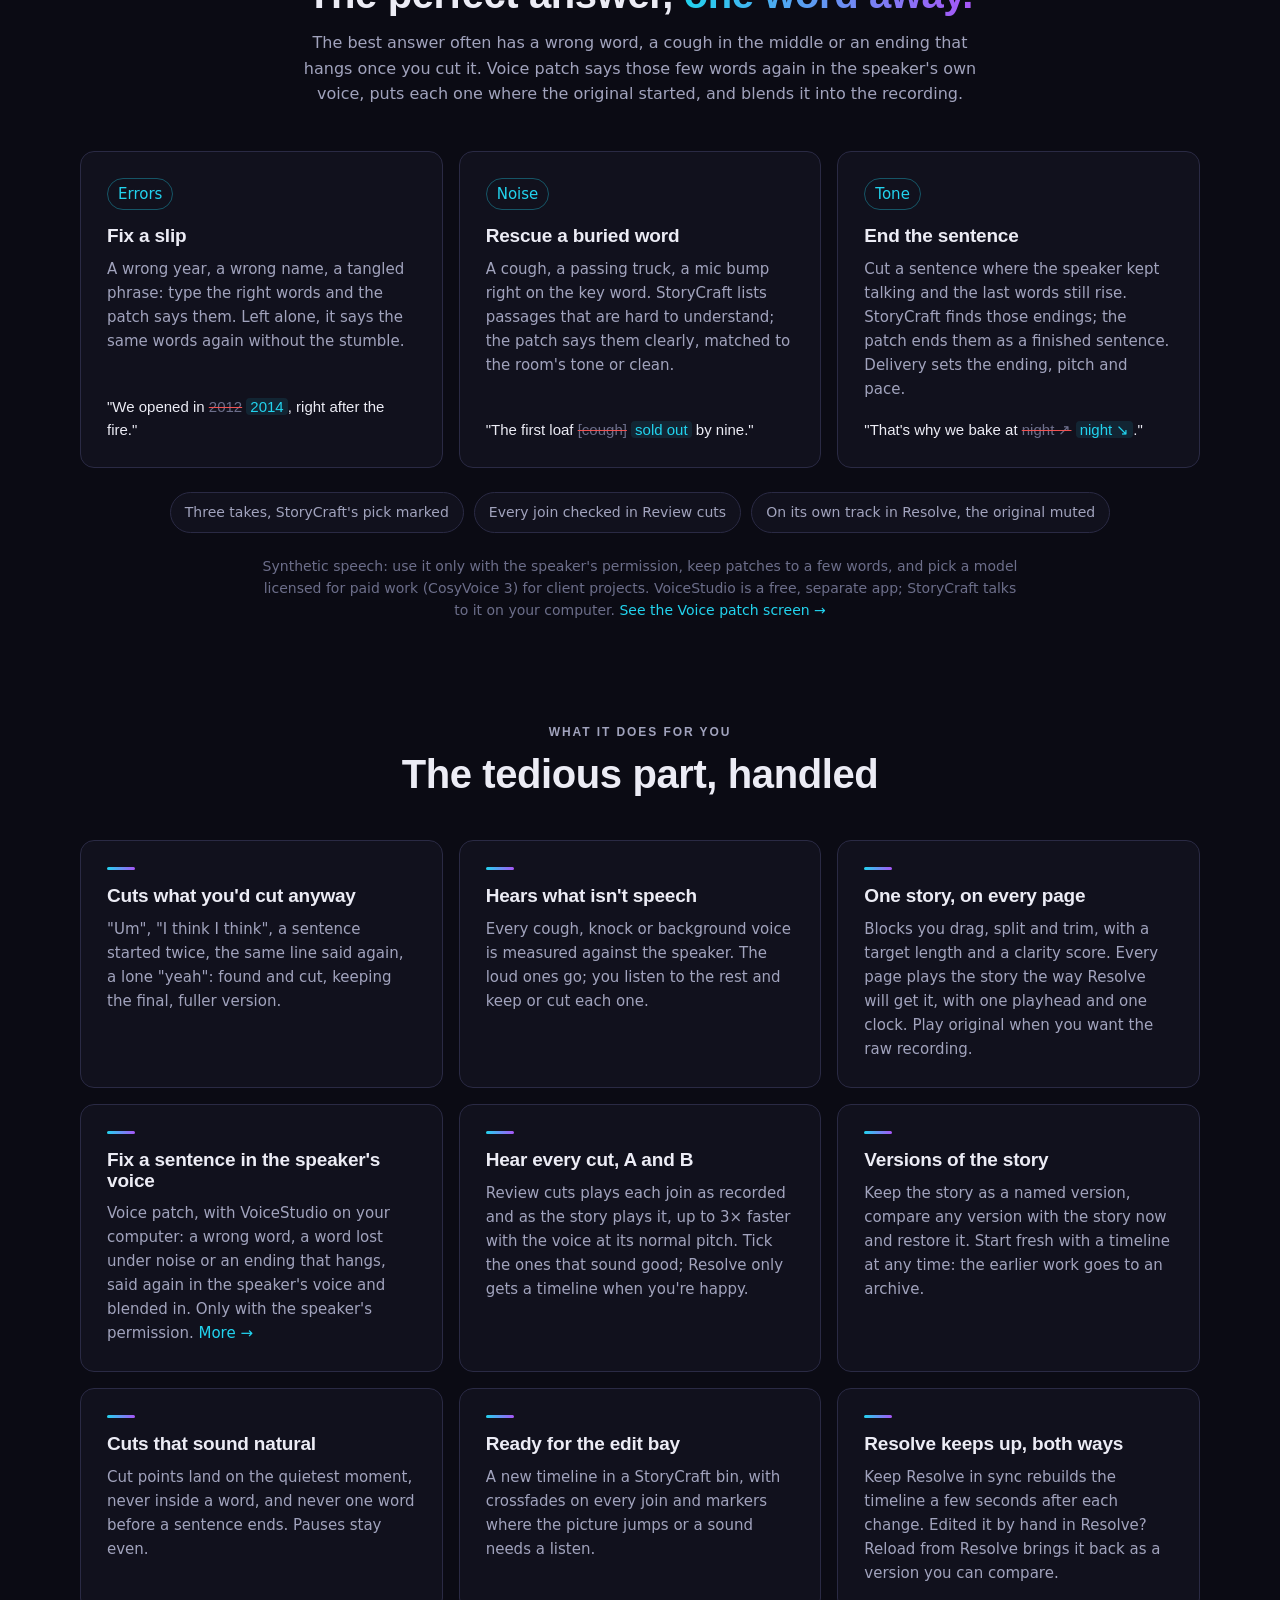
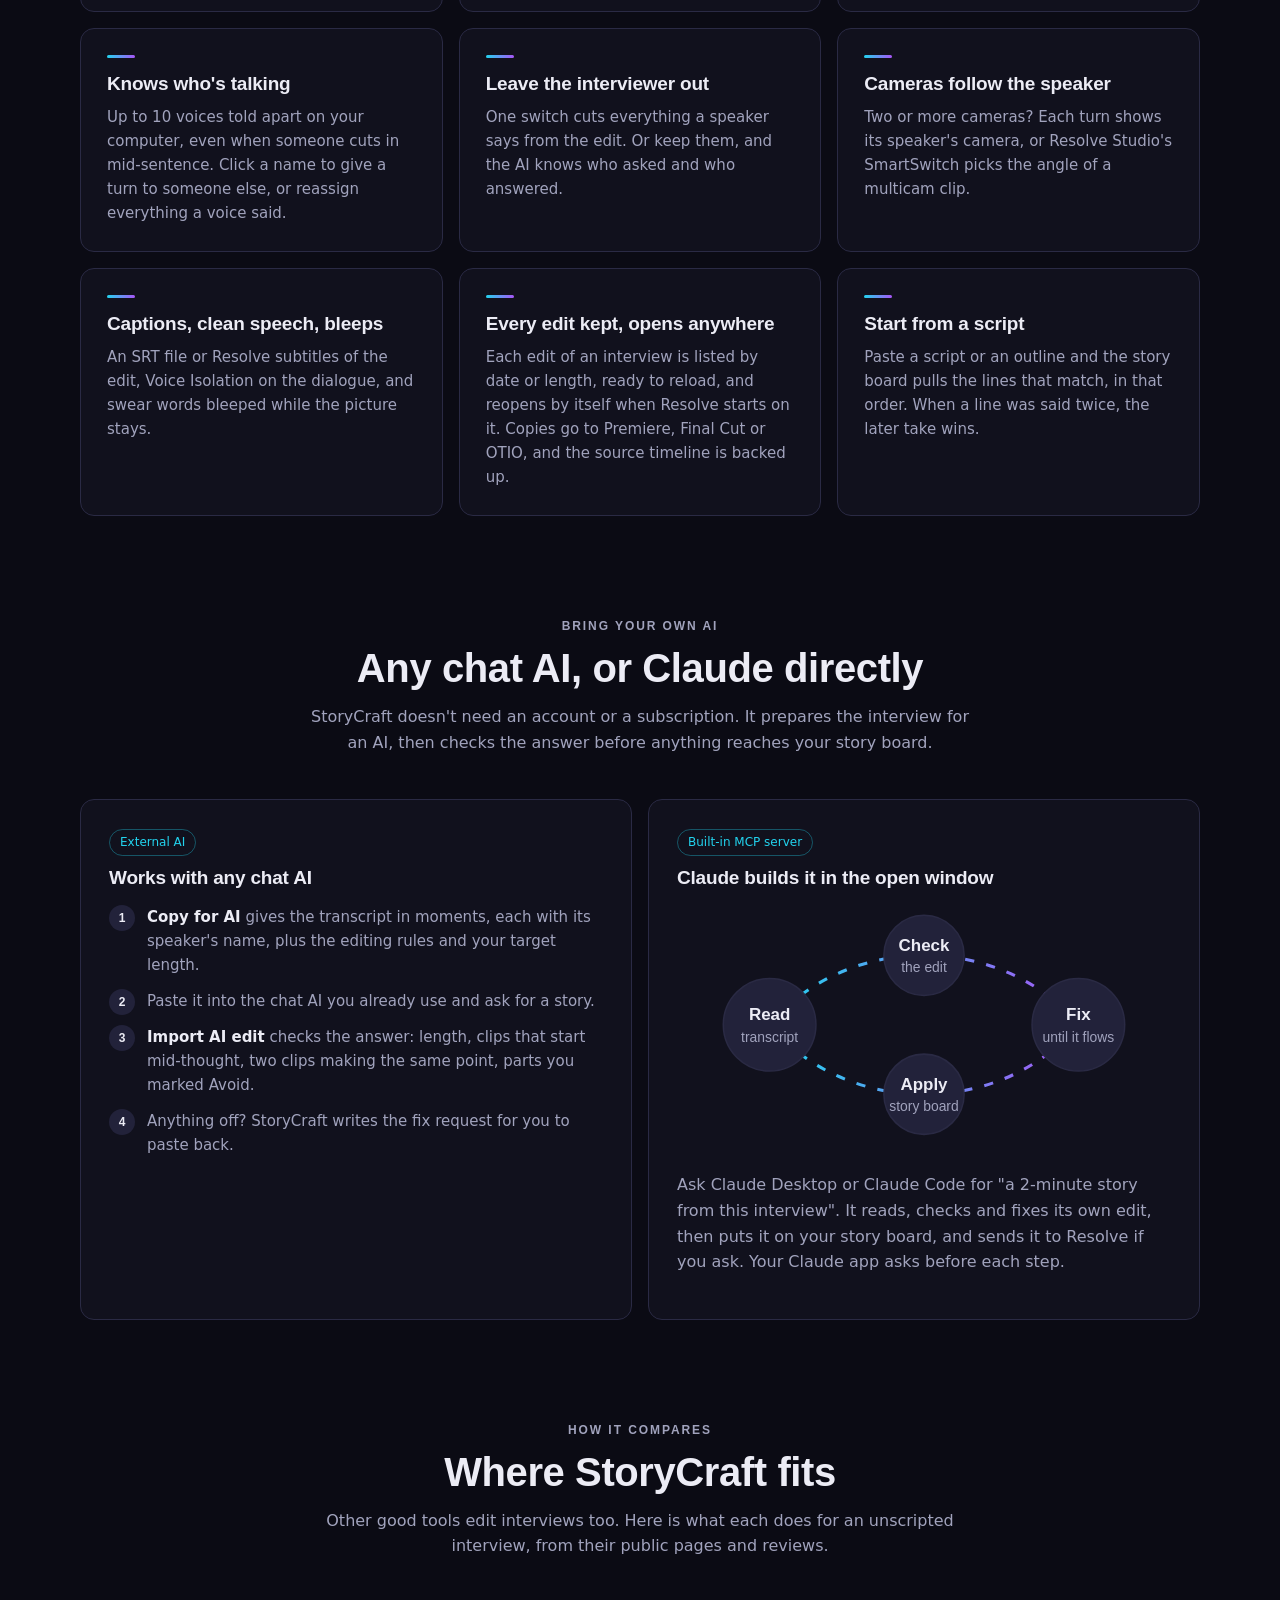
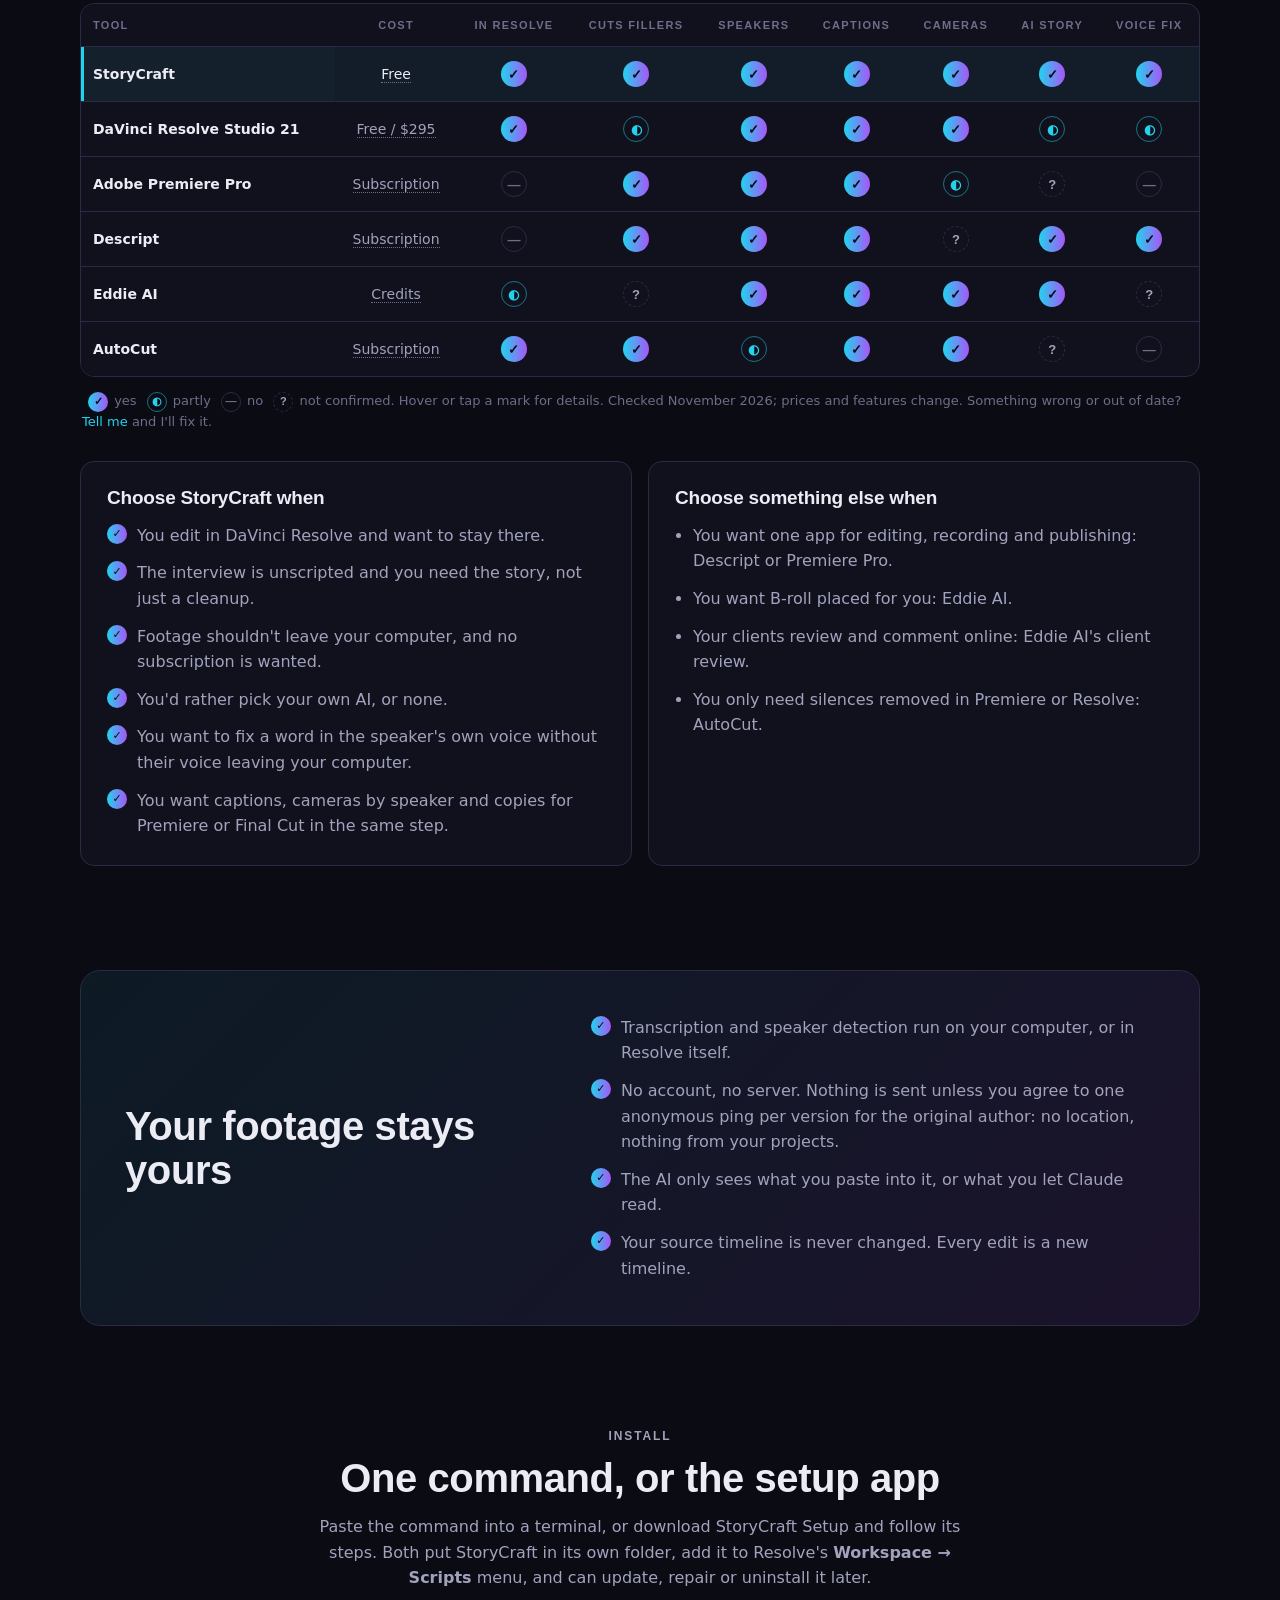
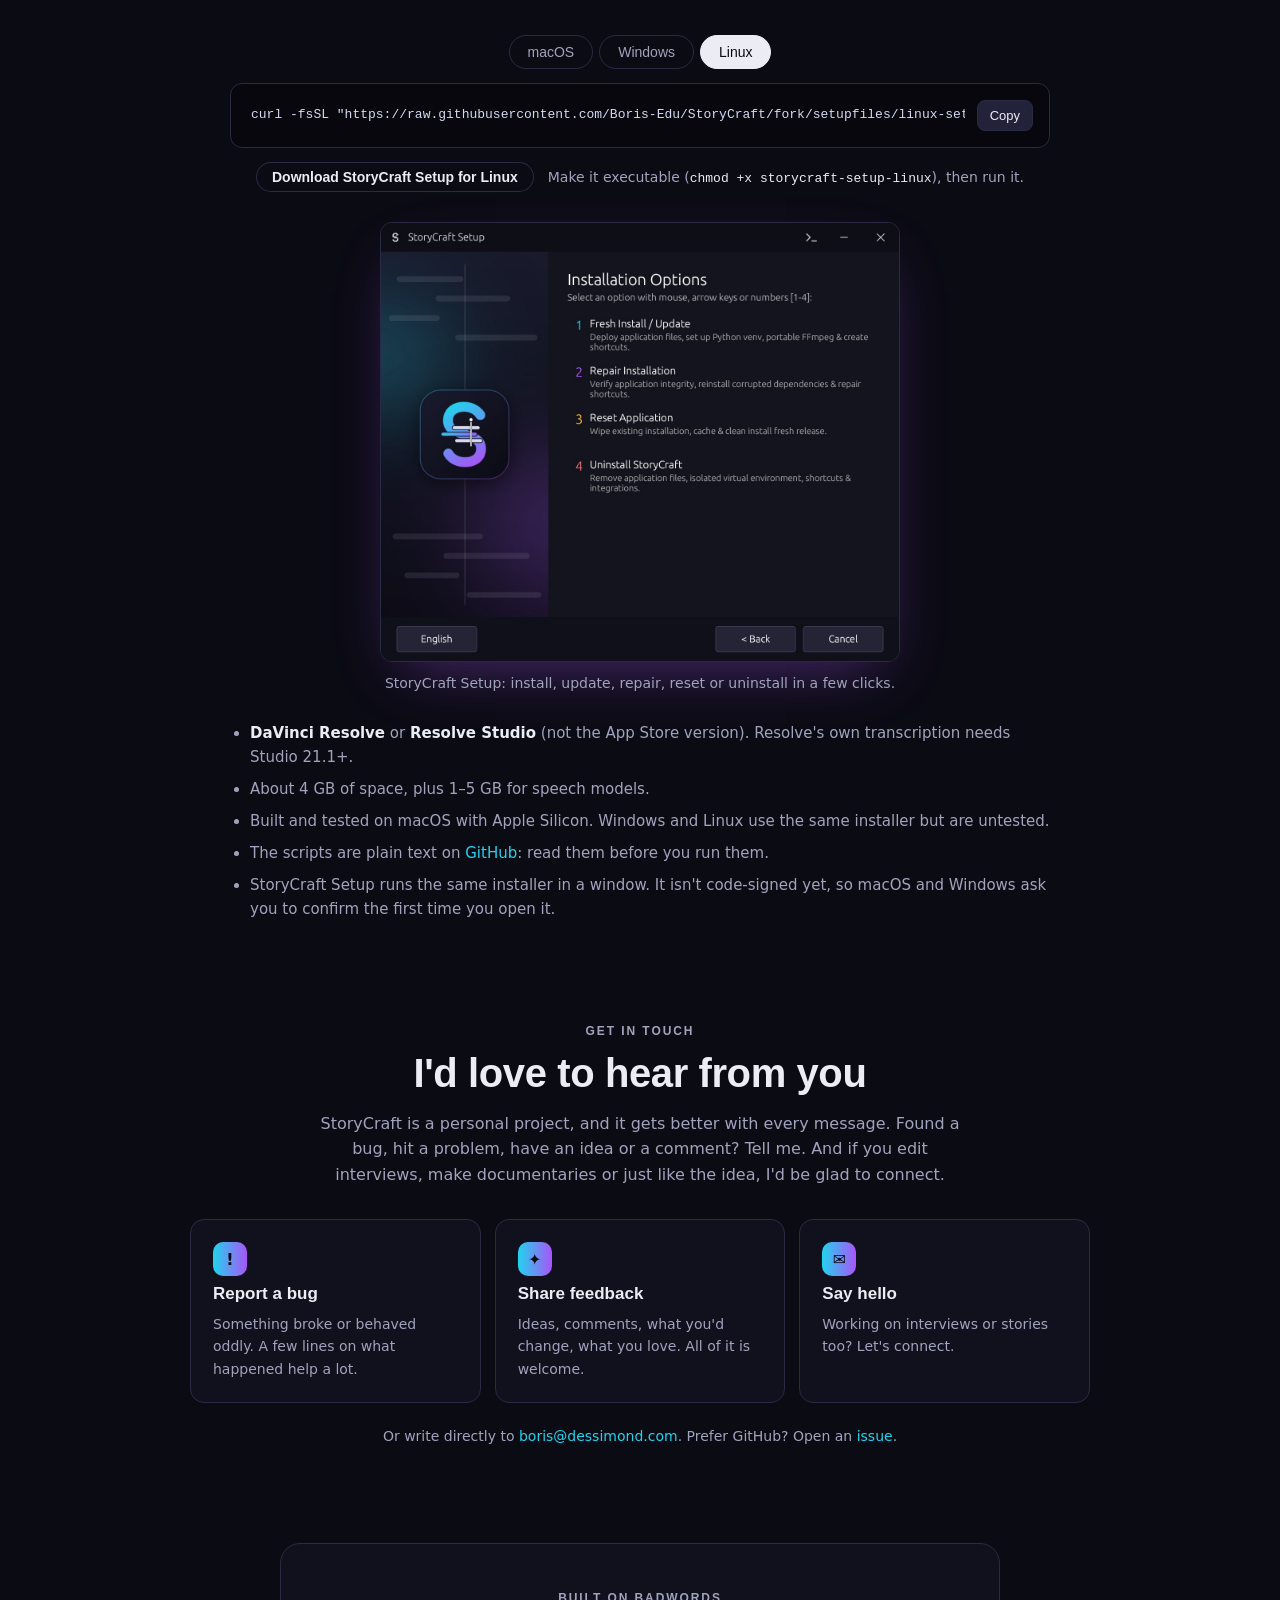
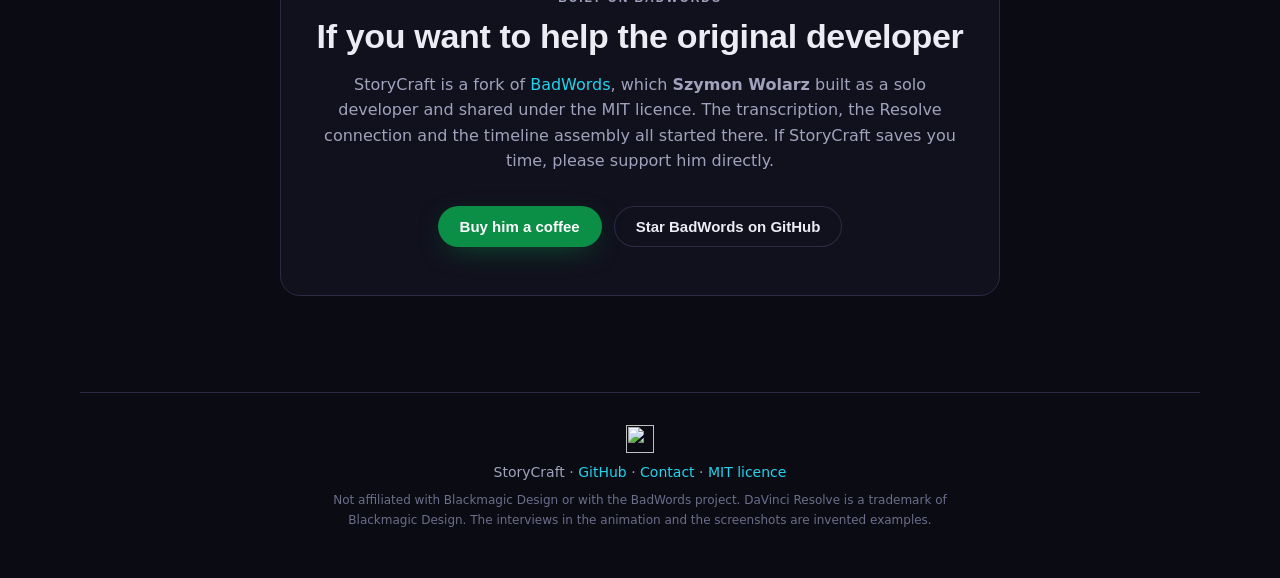
==== commit 8a5f846c: "fix(website): clean gradient on the latest-release dot and pill The gradient was painted under a tra" ====
--- a/website/index.html
+++ b/website/index.html
@@ -12,7 +12,7 @@
 <link rel="icon" href="assets/brand/favicon.svg" type="image/svg+xml">
 <link rel="icon" href="assets/brand/favicon.ico" sizes="any">
 <link rel="apple-touch-icon" href="assets/brand/apple-touch-icon.png">
-<link rel="stylesheet" href="styles.css?v=15">
+<link rel="stylesheet" href="styles.css?v=17">
 </head>
 <body>
 
--- a/website/styles.css
+++ b/website/styles.css
@@ -114,7 +114,7 @@
   flex: none; width: 28px; height: 28px; border-radius: 50%; display: grid; place-items: center;
   font: 600 13px/1 "Outfit", sans-serif; border: 1px solid var(--line); color: var(--muted);
 }
-.step[aria-selected="true"] .step-num { background: var(--grad); color: #0b0b14; border-color: transparent; }
+.step[aria-selected="true"] .step-num { background: var(--grad) border-box; color: #0b0b14; border-color: transparent; }
 .step-text { display: grid; gap: 4px; }
 .step-text b { font: 600 16px/1.3 "Outfit", sans-serif; }
 .step-text span { font-size: 14px; line-height: 1.5; }
@@ -448,12 +448,12 @@
 .rel { list-style: none; margin: 0 auto; padding: 0 0 72px; max-width: 880px; position: relative; }
 .rel::before { content: ""; position: absolute; left: 150px; top: 8px; bottom: 72px; width: 2px; background: linear-gradient(var(--cyan), var(--violet) 40%, var(--line)); }
 .rel-item { display: grid; grid-template-columns: 150px 1fr; gap: 0 40px; position: relative; padding-bottom: 44px; }
-.rel-item::before { content: ""; position: absolute; left: 144px; top: 6px; width: 14px; height: 14px; border-radius: 50%; background: var(--ink); border: 2px solid var(--violet); }
-.rel-latest::before { background: var(--grad); border-color: transparent; box-shadow: 0 0 0 6px rgba(168, 85, 247, .18); }
+.rel-item::before { content: ""; position: absolute; left: 142px; top: 6px; width: 14px; height: 14px; border-radius: 50%; background: var(--ink); border: 2px solid var(--violet); }
+.rel-latest::before { background: var(--grad) border-box; border-color: transparent; box-shadow: 0 0 0 6px rgba(168, 85, 247, .18); }
 .rel-origin::before { border-color: var(--line); }
 .rel-when { display: grid; justify-items: end; align-content: start; gap: 8px; padding-right: 22px; color: var(--muted); font-size: 14px; }
 .rel-ver { padding: 2px 10px; border-radius: 999px; border: 1px solid var(--line); font: 600 12px/1.6 "Outfit", sans-serif; color: var(--text); }
-.rel-latest .rel-ver { background: var(--grad); color: var(--ink); border-color: transparent; }
+.rel-latest .rel-ver { background: var(--grad) border-box; color: var(--ink); border-color: transparent; }
 .rel-body { padding: 18px 24px 22px; border-radius: var(--radius); background: var(--ink-2); border: 1px solid var(--line); min-width: 0; }
 .rel-latest .rel-body { border-color: #3d3d63; }
 .rel-body h2 { font-size: clamp(20px, 2.6vw, 26px); margin-bottom: 12px; }
@@ -463,7 +463,7 @@
 .rel-body b { color: var(--text); font-weight: 600; }
 .rel-body p { margin: 0; color: var(--muted); font-size: 15px; }
 @media (max-width: 720px) {
-  .rel::before { left: 6px; }
+  .rel::before { left: 8px; }
   .rel-item { grid-template-columns: 1fr; padding-left: 30px; }
   .rel-item::before { left: 0; }
   .rel-when { justify-items: start; grid-auto-flow: column; justify-content: start; align-items: center; padding: 0 0 10px; }
